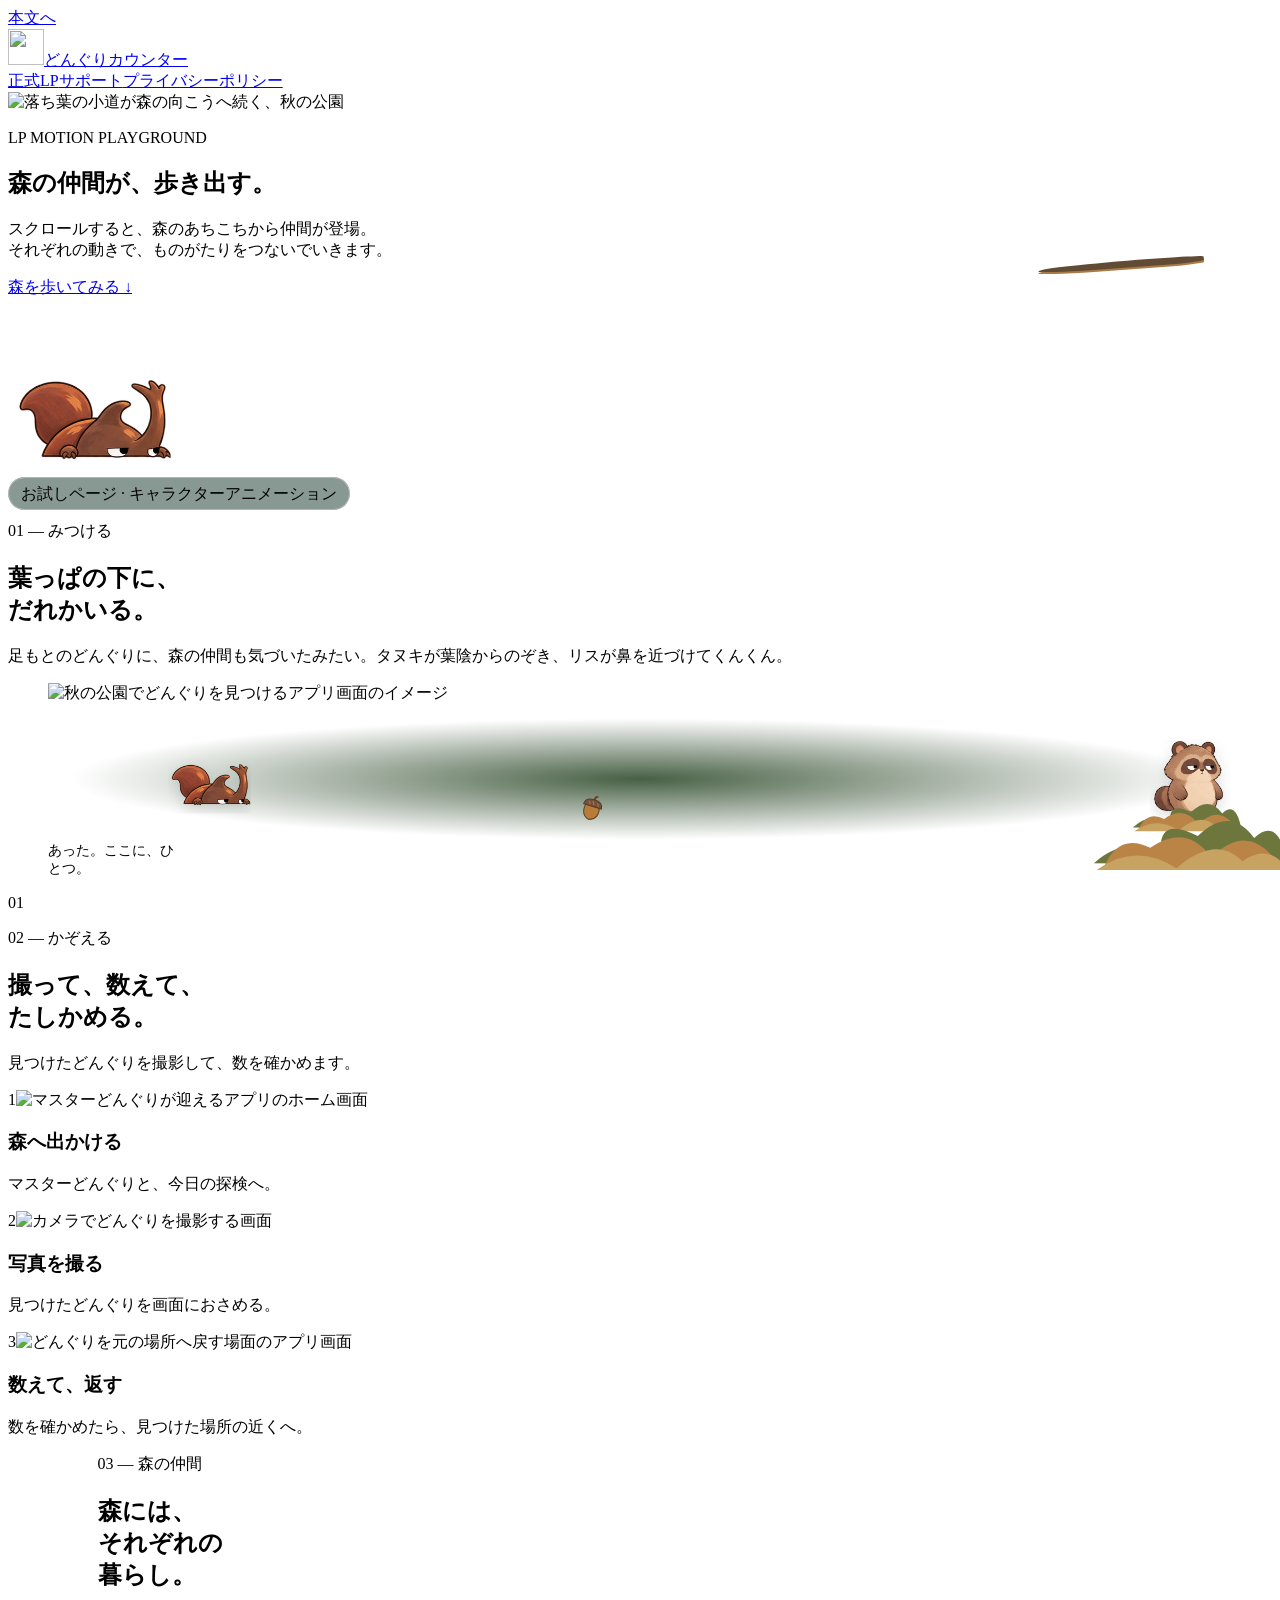
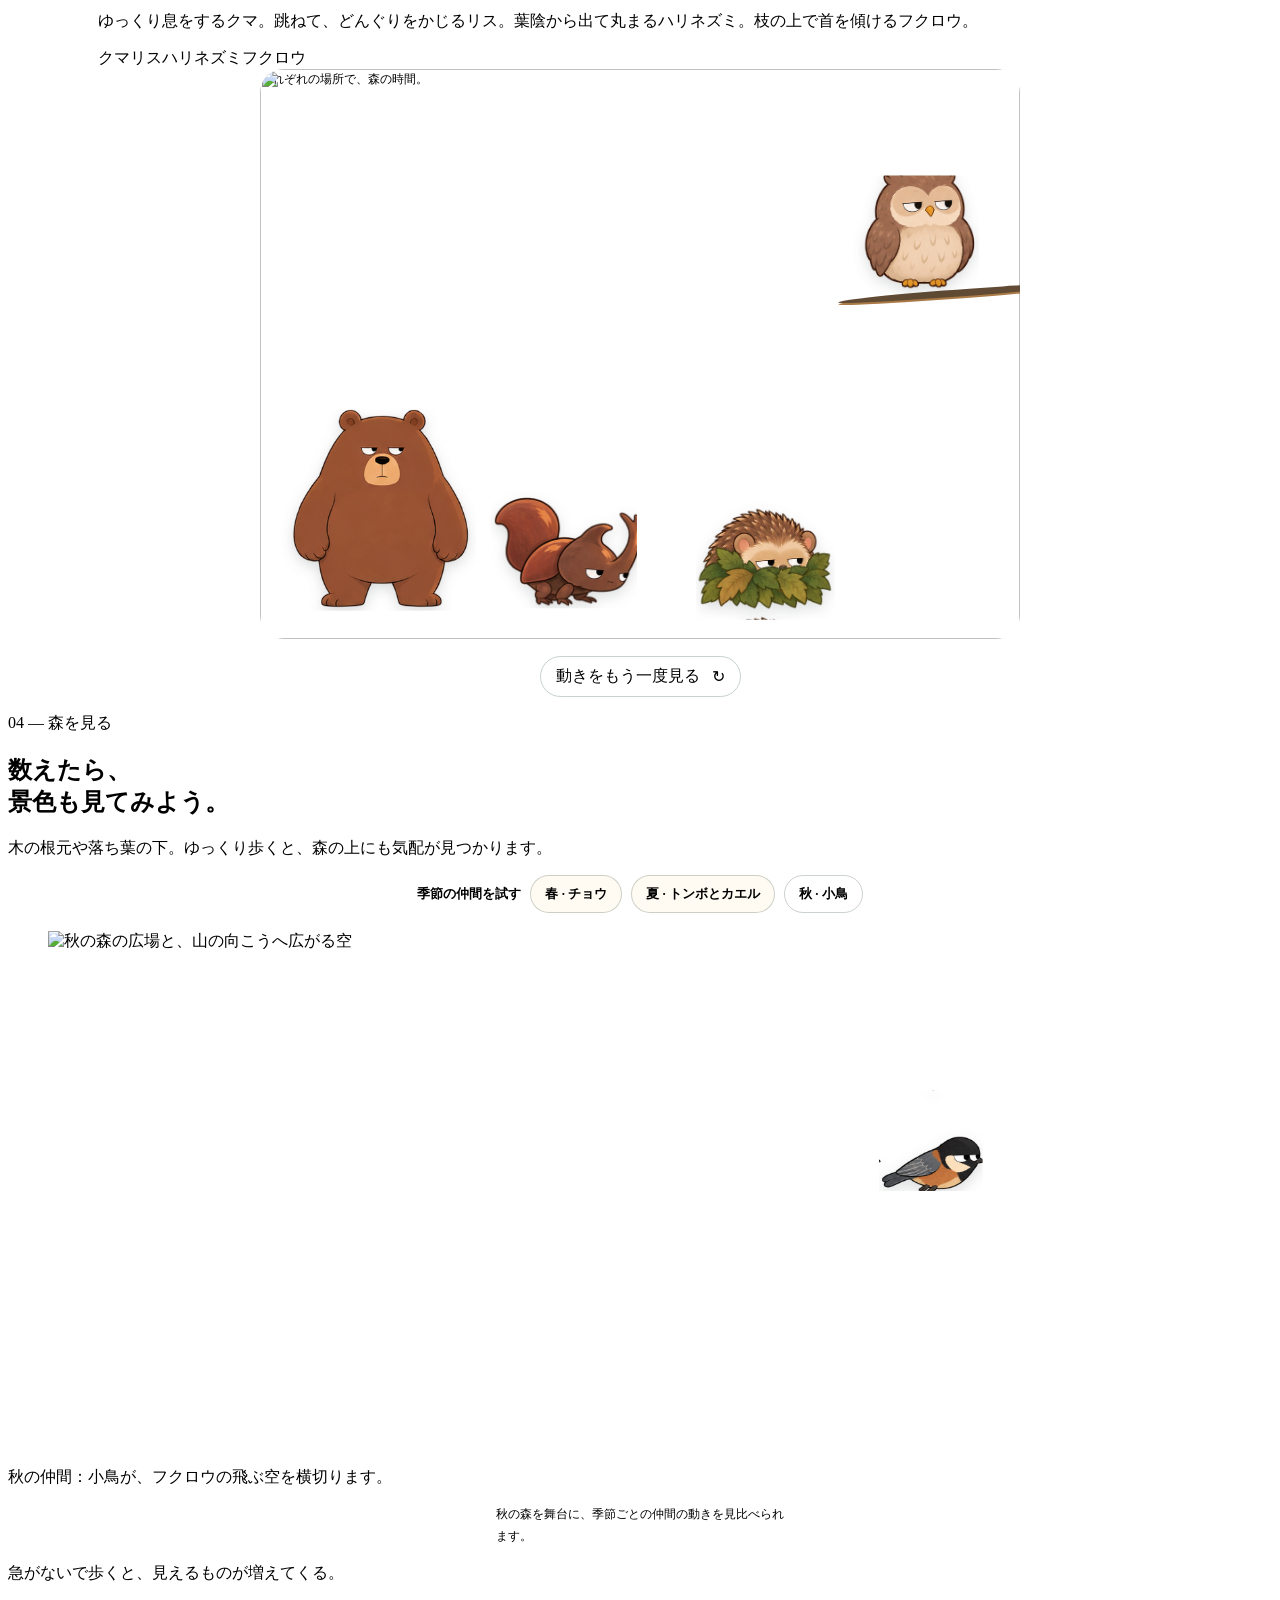
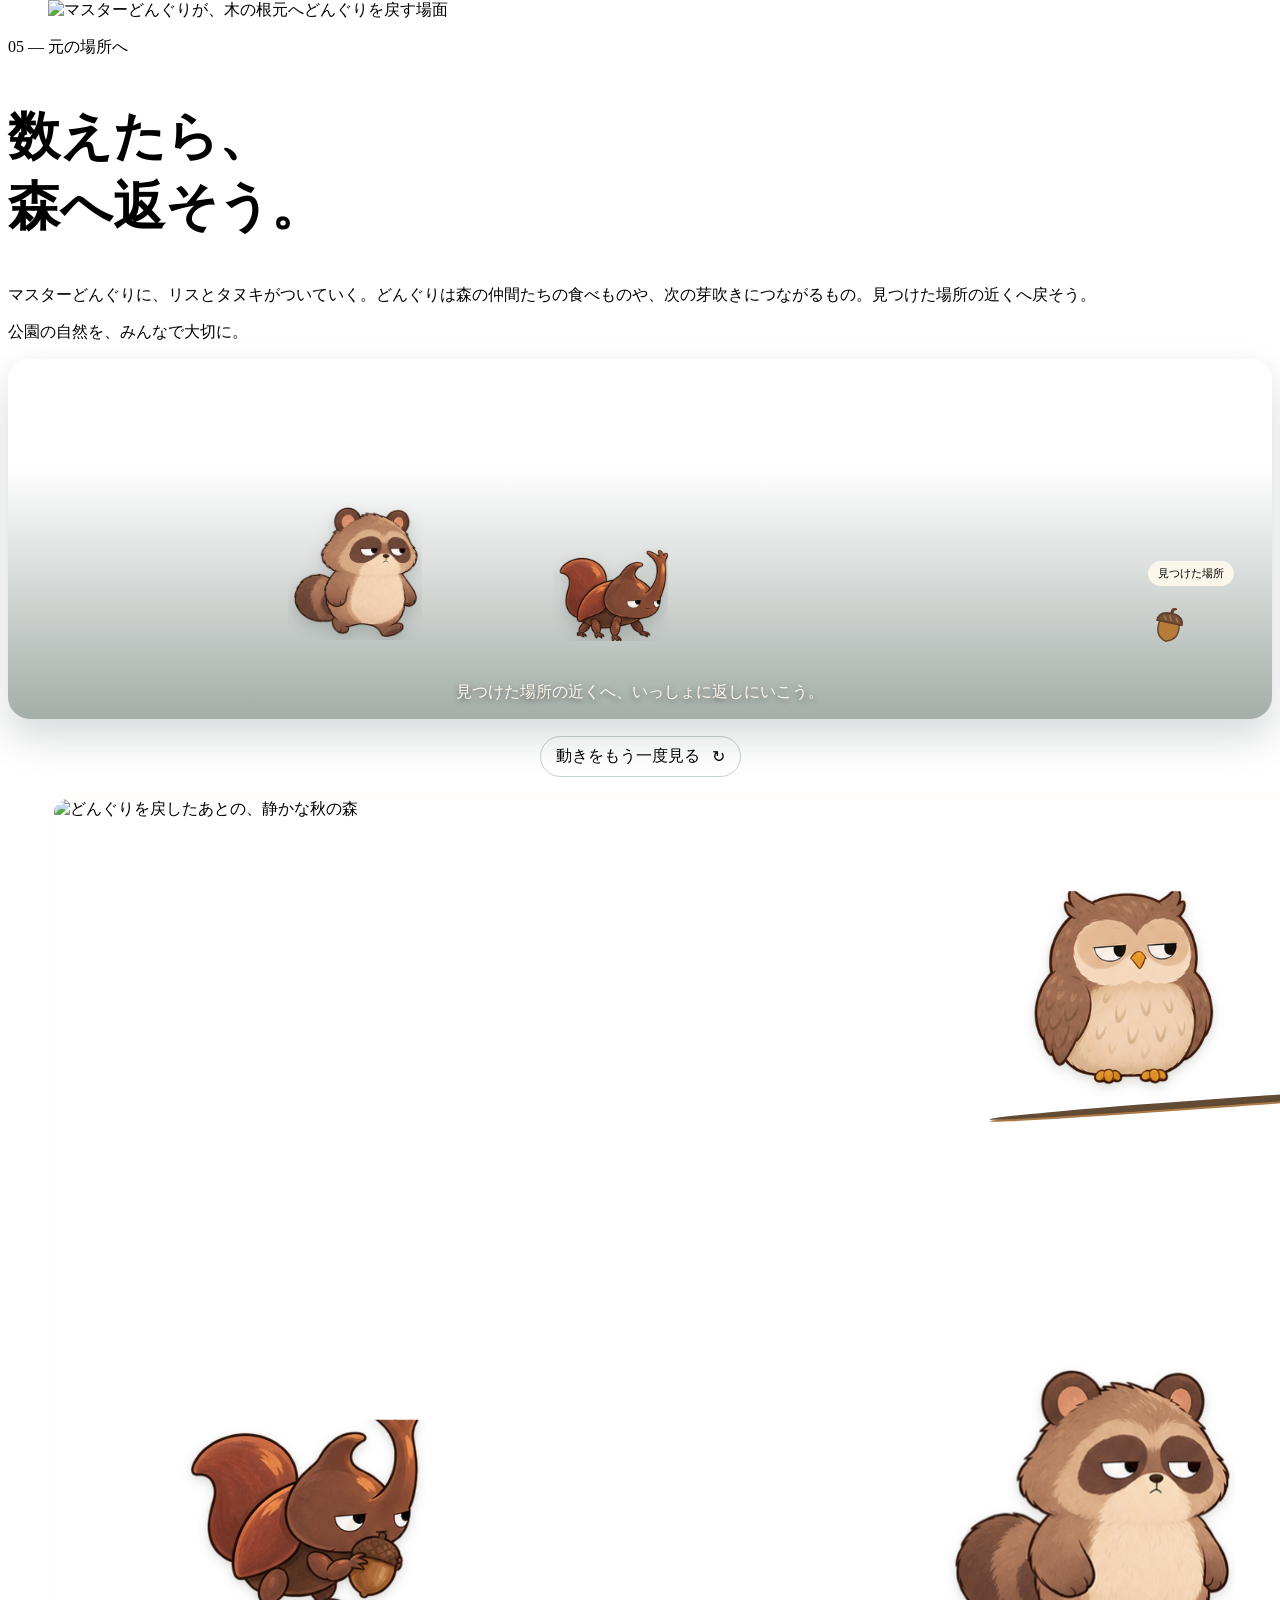
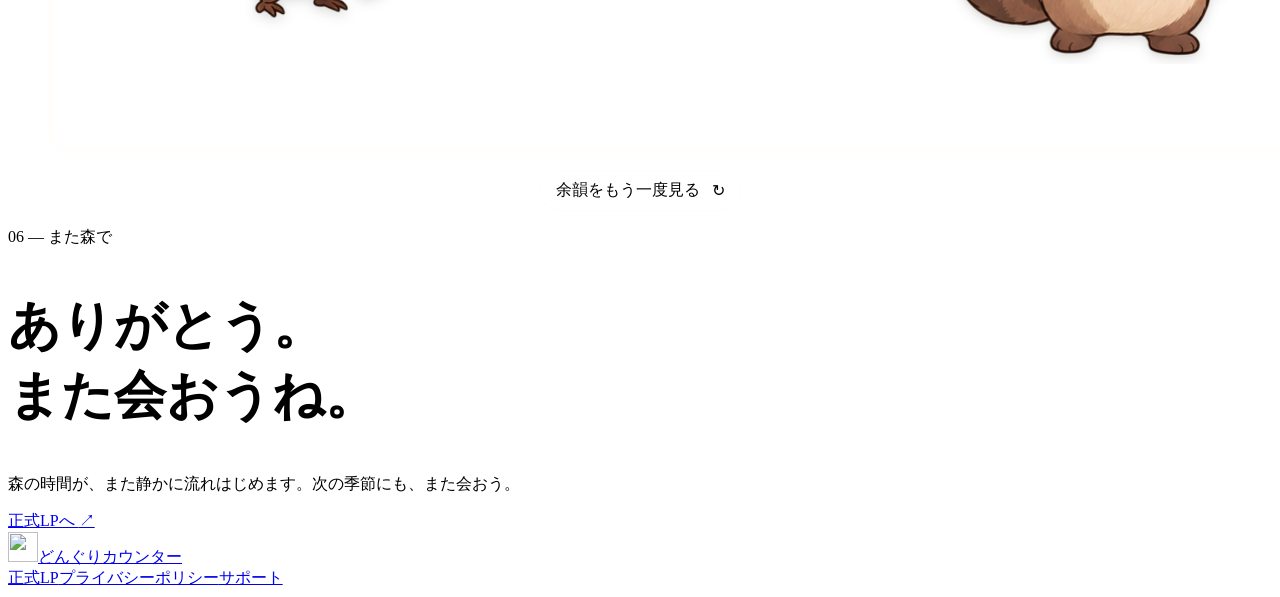
==== docs/landing-motion-playground.html @ a9b042bf "Add animated landing page playground" ====
<!doctype html>
<html lang="ja">
<head>
  <meta charset="utf-8">
  <meta name="viewport" content="width=device-width, initial-scale=1, viewport-fit=cover">
  <meta name="theme-color" content="#f5ead6">
  <meta name="description" content="森の仲間たちの動きを試す、どんぐりカウンターのLP演出テストページです。">
  <title>森の仲間が動き出す｜LP演出お試しページ</title>
  <link rel="icon" href="pattern-1-acorn-icon.png">
  <link rel="stylesheet" href="landing-motion-2.css">
  <link rel="stylesheet" href="landing-motion-playground.css?v=20261004-review1">
  <script defer src="landing-motion-playground.js?v=20261004-review1"></script>
</head>
<body class="playground">
  <svg class="motion-definitions" aria-hidden="true" xmlns="http://www.w3.org/2000/svg"><defs>
    <symbol id="leaf-shelter" viewBox="0 0 200 70"><path d="M0 60Q35 28 70 56Q62 9 107 32Q140 0 165 34Q190 10 200 62Z" fill="#6d773d"/><path d="M10 65Q25 28 58 44Q95 18 121 54Q161 14 193 65Z" fill="#ba8447"/><path d="M3 67Q42 38 85 65Q126 30 153 58Q180 38 200 67Z" fill="#c7a261"/></symbol>
    <symbol id="forest-acorn" viewBox="0 0 40 48"><path d="M21 10q-2-7 3-9" fill="none" stroke="#65412c" stroke-width="4" stroke-linecap="round"/><path d="M7 20Q3 42 20 46Q38 41 33 20Z" fill="#b87c38" stroke="#63482f" stroke-width="2"/><path d="M3 21Q3 8 20 8Q37 8 37 21Z" fill="#765039" stroke="#583b29" stroke-width="2"/><path d="M11 13l4 5m3-7 4 7m5-5 4 5" stroke="#a27b50" stroke-width="2"/></symbol>
  </defs></svg>
  <a class="skip-link" href="#main">本文へ</a>
  <header class="topbar">
    <a class="brand" href="landing.html"><img src="pattern-1-acorn-icon.png" alt="" width="36" height="36"><span>どんぐりカウンター</span></a>
    <nav aria-label="関連ページ"><a href="landing.html">正式LP</a><a href="index.html">サポート</a><a href="privacy.html">プライバシーポリシー</a></nav>
  </header>

  <main id="main">
    <section class="hero" id="top" data-motion-scene>
      <img class="hero-landscape" src="motion-assets/hero-woods.jpg" alt="落ち葉の小道が森の向こうへ続く、秋の公園" fetchpriority="high">
      <div class="hero-shade"></div>
      <div class="hero-copy" data-reveal>
        <p class="eyebrow">LP MOTION PLAYGROUND</p>
        <h1><span class="hero-title-line">森の仲間が、</span><span class="hero-title-line">歩き出す。</span></h1>
        <p>スクロールすると、森のあちこちから仲間が登場。<br>それぞれの動きで、ものがたりをつないでいきます。</p>
        <a class="pill-button" href="#story">森を歩いてみる <span aria-hidden="true">↓</span></a>
      </div>
      <img class="hero-mascot hero-mascot--master" src="motion-assets/master-acorn.png" alt="" aria-hidden="true" data-enter="left" style="--enter-delay:0ms">
      <div class="hero-perch" aria-hidden="true">
        <img class="hero-bird" src="motion-assets/bird.png" alt="">
        <svg class="bird-eyelids" viewBox="0 0 1244 1264"><path d="M650 432Q720 413 831 430L825 508Q731 535 659 476Z" fill="#8b9eb5"/><path d="M906 430Q966 411 1041 430L1036 500Q962 524 910 473Z" fill="#8b9eb5"/><path d="M659 472Q735 493 818 470M912 472Q966 486 1034 467" fill="none" stroke="#514031" stroke-width="10" stroke-linecap="round"/></svg>
        <span class="perch-branch"></span>
      </div>
      <img class="hero-mascot hero-mascot--squirrel" src="landing-assets/motion-test/squirrel/peek/frame-01.png" alt="" aria-hidden="true" data-enter="right" style="--enter-delay:650ms" data-motion-frames="landing-assets/motion-test/squirrel/peek/frame-01.png|landing-assets/motion-test/squirrel/peek/frame-02.png|landing-assets/motion-test/squirrel/peek/frame-03.png|landing-assets/motion-test/squirrel/peek/frame-04.png" data-loop="true" data-frame-interval="540" data-start-delay="620">
      <svg class="hero-leaves" aria-hidden="true"><use href="#leaf-shelter"/></svg>
      <span class="hero-caption">お試しページ · キャラクターアニメーション</span>
      <a class="scroll-mark" href="#story" aria-label="下へスクロール"><span></span></a>
    </section>

    <section class="chapter discovery" id="story" aria-labelledby="discovery-title">
      <div class="chapter-text" data-reveal>
        <p class="eyebrow">01 — みつける</p>
        <h2 id="discovery-title">葉っぱの下に、<br>だれかいる。</h2>
        <p>足もとのどんぐりに、森の仲間も気づいたみたい。タヌキが葉陰からのぞき、リスが鼻を近づけてくんくん。</p>
      </div>
      <figure class="phone-art discovery-scene" data-reveal="from-right">
        <img class="discovery-image" src="pattern-1-portrait-camera.png" alt="秋の公園でどんぐりを見つけるアプリ画面のイメージ" loading="lazy" width="327" height="709">
        <div class="discovery-ground" data-motion-scene aria-hidden="true">
        <img class="motion-character discovery-tanuki" src="landing-assets/motion-test/tanuki/peek/frame-01.png" alt="" aria-hidden="true" data-enter="bottom" data-motion-frames="landing-assets/motion-test/tanuki/peek/frame-01.png|landing-assets/motion-test/tanuki/peek/frame-02.png|landing-assets/motion-test/tanuki/peek/frame-03.png|landing-assets/motion-test/tanuki/peek/frame-04.png" data-start-delay="160" data-frame-interval="300">
        <svg class="discovery-acorn" aria-hidden="true"><use href="#forest-acorn"/></svg>
        <span class="squirrel-sniff-motion" aria-hidden="true">
          <img class="motion-character discovery-squirrel" src="landing-assets/motion-test/squirrel/peek/frame-01.png" alt="" data-enter="left" data-motion-frames="landing-assets/motion-test/squirrel/peek/frame-01.png|landing-assets/motion-test/squirrel/peek/frame-02.png|landing-assets/motion-test/squirrel/peek/frame-03.png|landing-assets/motion-test/squirrel/peek/frame-04.png" data-loop="true" data-frame-interval="600" data-start-delay="720">
        </span>
        <svg class="discovery-leaves" aria-hidden="true"><use href="#leaf-shelter"/></svg>
        </div>
        <figcaption>あった。ここに、ひとつ。</figcaption>
      </figure>
      <span class="chapter-index">01</span>
    </section>

    <section class="app-story" id="app" aria-labelledby="app-title">
      <div class="app-heading" data-reveal><p class="eyebrow">02 — かぞえる</p><h2 id="app-title">撮って、数えて、<br>たしかめる。</h2><p>見つけたどんぐりを撮影して、数を確かめます。</p></div>
      <div class="app-flow">
        <article class="app-step" data-reveal data-reveal-delay="0"><span class="step-number">1</span><img src="pattern-1-portrait-home.png" alt="マスターどんぐりが迎えるアプリのホーム画面" loading="lazy" width="327" height="709"><h3>森へ出かける</h3><p>マスターどんぐりと、今日の探検へ。</p></article>
        <article class="app-step app-step--raised" data-reveal data-reveal-delay="260"><span class="step-number">2</span><img src="pattern-1-portrait-camera.png" alt="カメラでどんぐりを撮影する画面" loading="lazy" width="327" height="709"><h3>写真を撮る</h3><p>見つけたどんぐりを画面におさめる。</p></article>
        <article class="app-step" data-reveal data-reveal-delay="520"><span class="step-number">3</span><img src="pattern-1-portrait-return.png" alt="どんぐりを元の場所へ戻す場面のアプリ画面" loading="lazy" width="327" height="709"><h3>数えて、返す</h3><p>数を確かめたら、見つけた場所の近くへ。</p></article>
      </div>
    </section>

    <section class="friends" id="friends" aria-labelledby="friends-title">
      <div class="friends-copy" data-reveal><p class="eyebrow">03 — 森の仲間</p><h2 id="friends-title">森には、<br>それぞれの<br>暮らし。</h2><p>ゆっくり息をするクマ。跳ねて、どんぐりをかじるリス。葉陰から出て丸まるハリネズミ。枝の上で首を傾けるフクロウ。</p><div class="friend-names"><span>クマ</span><span>リス</span><span>ハリネズミ</span><span>フクロウ</span></div></div>
      <div class="friends-demo"><div class="motion-stage friends-stage" id="friends-motion" data-motion-scene role="img" aria-label="森の背景にクマ、リス、ハリネズミ、フクロウがそれぞれの動きで登場する">
        <img class="friends-background" src="motion-assets/forest-clearing.jpg" alt="" aria-hidden="true" loading="lazy">
        <img class="motion-character stage-bear" src="landing-assets/motion-test/bear/breathe/frame-01.png" alt="" aria-hidden="true" data-enter="left" style="--enter-delay:100ms" data-motion-frames="landing-assets/motion-test/bear/breathe/frame-01.png|landing-assets/motion-test/bear/breathe/frame-02.png|landing-assets/motion-test/bear/breathe/frame-03.png|landing-assets/motion-test/bear/breathe/frame-04.png" data-loop="true" data-frame-interval="600" data-start-delay="100">
        <img class="motion-character stage-squirrel" src="landing-assets/motion-test/squirrel/scamper-hop/frame-01.png" alt="" aria-hidden="true" data-enter="left" style="--enter-delay:480ms" data-intro-frames="landing-assets/motion-test/squirrel/scamper-hop/frame-01.png|landing-assets/motion-test/squirrel/scamper-hop/frame-02.png|landing-assets/motion-test/squirrel/scamper-hop/frame-03.png|landing-assets/motion-test/squirrel/scamper-hop/frame-04.png" data-motion-frames="landing-assets/motion-test/squirrel/eat-acorn/frame-01.png|landing-assets/motion-test/squirrel/eat-acorn/frame-02.png|landing-assets/motion-test/squirrel/eat-acorn/frame-03.png|landing-assets/motion-test/squirrel/eat-acorn/frame-04.png" data-loop="true" data-frame-interval="320" data-start-delay="480">
        <img class="motion-character stage-hedgehog" src="landing-assets/motion-test/hedgehog/peek-from-leaves/frame-01.png" alt="" aria-hidden="true" data-enter="bottom" style="--enter-delay:900ms" data-motion-frames="landing-assets/motion-test/hedgehog/peek-from-leaves/frame-01.png|landing-assets/motion-test/hedgehog/peek-from-leaves/frame-02.png|landing-assets/motion-test/hedgehog/peek-from-leaves/frame-03.png|landing-assets/motion-test/hedgehog/peek-from-leaves/frame-04.png|landing-assets/motion-test/hedgehog/curl/frame-01.png|landing-assets/motion-test/hedgehog/curl/frame-02.png|landing-assets/motion-test/hedgehog/curl/frame-03.png|landing-assets/motion-test/hedgehog/curl/frame-04.png" data-frame-interval="280" data-start-delay="900">
        <img class="motion-character stage-owl" src="landing-assets/motion-test/owl/head-turn-peek/frame-01.png" alt="" aria-hidden="true" data-enter="right" style="--enter-delay:1320ms" data-motion-frames="landing-assets/motion-test/owl/head-turn-peek/frame-01.png|landing-assets/motion-test/owl/head-turn-peek/frame-02.png|landing-assets/motion-test/owl/head-turn-peek/frame-01.png|landing-assets/motion-test/owl/head-turn-peek/frame-04.png|landing-assets/motion-test/owl/head-turn-peek/frame-01.png" data-frame-interval="360" data-start-delay="1320">
        <span class="stage-branch" aria-hidden="true"></span>
        <span class="forest-caption">それぞれの場所で、森の時間。</span>
      </div><button class="replay-motion" type="button" data-replay="friends-motion">動きをもう一度見る <span aria-hidden="true">↻</span></button></div>
    </section>

    <section class="look" id="look" aria-labelledby="look-title">
      <div class="look-copy" data-reveal><p class="eyebrow">04 — 森を見る</p><h2 id="look-title">数えたら、<br>景色も見てみよう。</h2><p>木の根元や落ち葉の下。ゆっくり歩くと、森の上にも気配が見つかります。</p></div>
      <div class="season-switch" role="group" aria-label="季節の仲間の動きを試す">
        <span>季節の仲間を試す</span>
        <button type="button" data-season-choice="spring" aria-pressed="false">春 · チョウ</button>
        <button type="button" data-season-choice="summer" aria-pressed="false">夏 · トンボとカエル</button>
        <button type="button" data-season-choice="autumn" aria-pressed="true">秋 · 小鳥</button>
      </div>
      <figure class="look-scene glide-scene" data-motion-threshold="0.1" data-season="autumn" data-motion-scene data-reveal>
        <img src="motion-assets/forest-clearing.jpg" alt="秋の森の広場と、山の向こうへ広がる空" loading="lazy" width="1448" height="1086">
        <img class="motion-character owl-glide" src="landing-assets/motion-test/owl/glide/frame-01.png" alt="" aria-hidden="true" data-motion-frames="landing-assets/motion-test/owl/glide/frame-01.png|landing-assets/motion-test/owl/glide/frame-02.png|landing-assets/motion-test/owl/glide/frame-03.png|landing-assets/motion-test/owl/glide/frame-04.png" data-loop="true" data-frame-interval="260">
        <img class="motion-character season-guest season-guest--spring" src="landing-assets/motion-test/butterfly/flutter/frame-01.png" alt="" aria-hidden="true" data-seasonal-actor="spring" data-motion-frames="landing-assets/motion-test/butterfly/flutter/frame-01.png|landing-assets/motion-test/butterfly/flutter/frame-02.png|landing-assets/motion-test/butterfly/flutter/frame-03.png|landing-assets/motion-test/butterfly/flutter/frame-04.png" data-loop="true" data-frame-interval="240">
        <img class="motion-character season-guest season-guest--summer" src="landing-assets/motion-test/dragonfly/glide/frame-01.png" alt="" aria-hidden="true" data-seasonal-actor="summer" data-motion-frames="landing-assets/motion-test/dragonfly/glide/frame-01.png|landing-assets/motion-test/dragonfly/glide/frame-02.png|landing-assets/motion-test/dragonfly/glide/frame-03.png|landing-assets/motion-test/dragonfly/glide/frame-04.png" data-loop="true" data-frame-interval="240">
        <img class="motion-character season-guest season-guest--summer season-frog" src="landing-assets/motion-test/frog/idle-blink/frame-01.png" alt="" aria-hidden="true" data-seasonal-actor="summer" data-motion-frames="landing-assets/motion-test/frog/idle-blink/frame-01.png|landing-assets/motion-test/frog/idle-blink/frame-02.png|landing-assets/motion-test/frog/idle-blink/frame-03.png|landing-assets/motion-test/frog/idle-blink/frame-04.png" data-loop="true" data-frame-interval="380">
        <img class="motion-character season-guest season-guest--autumn is-season-current" src="landing-assets/motion-test/bird/glide/frame-01.png" alt="" aria-hidden="true" data-seasonal-actor="autumn" data-motion-frames="landing-assets/motion-test/bird/glide/frame-01.png|landing-assets/motion-test/bird/glide/frame-02.png|landing-assets/motion-test/bird/glide/frame-03.png|landing-assets/motion-test/bird/glide/frame-04.png" data-loop="true" data-frame-interval="260">
        <svg class="season-leaves" aria-hidden="true"><use href="#leaf-shelter"/></svg>
      </figure>
      <p class="season-note" id="season-note" aria-live="polite">秋の仲間：小鳥が、フクロウの飛ぶ空を横切ります。</p>
      <p class="motion-context">秋の森を舞台に、季節ごとの仲間の動きを見比べられます。</p>
      <p class="look-note" data-reveal>急がないで歩くと、見えるものが増えてくる。</p>
    </section>

    <section class="return" id="return" aria-labelledby="return-title">
      <figure class="return-art return-scene" data-motion-scene data-reveal="from-left">
        <img src="pattern-1-portrait-return.png" alt="マスターどんぐりが、木の根元へどんぐりを戻す場面" loading="lazy" width="327" height="709">
      </figure>
      <div class="return-copy" data-reveal><p class="eyebrow">05 — 元の場所へ</p><h2 id="return-title">数えたら、<br>森へ返そう。</h2><p>マスターどんぐりに、リスとタヌキがついていく。どんぐりは森の仲間たちの食べものや、次の芽吹きにつながるもの。見つけた場所の近くへ戻そう。</p><p class="promise-note">公園の自然を、みんなで大切に。</p></div>
      <div class="return-demo"><div class="return-journey" id="return-motion" data-motion-scene role="img" aria-label="マスターどんぐりが進み、リスとタヌキがあとを追って森へどんぐりを返しに行く">
        <img class="return-walker return-master" src="motion-assets/master-acorn.png" alt="" aria-hidden="true">
        <img class="return-walker return-squirrel" src="landing-assets/motion-test/squirrel/walk/frame-01.png" alt="" aria-hidden="true" data-motion-frames="landing-assets/motion-test/squirrel/walk/frame-01.png|landing-assets/motion-test/squirrel/walk/frame-02.png|landing-assets/motion-test/squirrel/walk/frame-03.png|landing-assets/motion-test/squirrel/walk/frame-04.png" data-loop="true" data-frame-interval="240" data-start-delay="1000" data-stop-after="6400">
        <img class="return-walker return-tanuki" src="landing-assets/motion-test/tanuki/walk/frame-01.png" alt="" aria-hidden="true" data-motion-frames="landing-assets/motion-test/tanuki/walk/frame-01.png|landing-assets/motion-test/tanuki/walk/frame-02.png|landing-assets/motion-test/tanuki/walk/frame-03.png|landing-assets/motion-test/tanuki/walk/frame-04.png" data-loop="true" data-frame-interval="240" data-start-delay="1800" data-stop-after="6400">
        <svg class="return-destination" aria-hidden="true"><use href="#forest-acorn"/></svg><span class="destination-label">見つけた場所</span>
        <span class="return-caption">見つけた場所の近くへ、いっしょに返しにいこう。</span>
      </div><button class="replay-motion" type="button" data-replay="return-motion">動きをもう一度見る <span aria-hidden="true">↻</span></button></div>
    </section>

    <section class="closing" id="closing" aria-labelledby="closing-title">
      <div class="closing-demo"><figure class="closing-scene" id="closing-motion" data-reveal data-motion-scene>
        <img src="motion-assets/forest-clearing.jpg" alt="どんぐりを戻したあとの、静かな秋の森" loading="lazy" width="576" height="432">
        <img class="closing-character closing-master" src="motion-assets/master-acorn.png" alt="" aria-hidden="true">
        <img class="closing-character closing-squirrel" src="landing-assets/motion-test/squirrel/eat-acorn/frame-01.png" alt="" aria-hidden="true">
        <span class="closing-branch" aria-hidden="true"></span>
        <img class="closing-character closing-owl" src="landing-assets/motion-test/owl/perch-blink/frame-01.png" alt="" aria-hidden="true" data-motion-frames="landing-assets/motion-test/owl/perch-blink/frame-01.png|landing-assets/motion-test/owl/perch-blink/frame-02.png|landing-assets/motion-test/owl/perch-blink/frame-03.png|landing-assets/motion-test/owl/perch-blink/frame-04.png" data-start-delay="850" data-frame-interval="260">
        <img class="closing-character closing-tanuki" src="landing-assets/motion-test/tanuki/tail-swish/frame-01.png" alt="" aria-hidden="true" data-motion-frames="landing-assets/motion-test/tanuki/tail-swish/frame-01.png|landing-assets/motion-test/tanuki/tail-swish/frame-02.png|landing-assets/motion-test/tanuki/tail-swish/frame-03.png|landing-assets/motion-test/tanuki/tail-swish/frame-04.png" data-start-delay="1250" data-frame-interval="300">
      </figure><button class="replay-motion replay-motion--light" type="button" data-replay="closing-motion">余韻をもう一度見る <span aria-hidden="true">↻</span></button></div>
      <div class="closing-copy" data-reveal><p class="eyebrow">06 — また森で</p><h2 id="closing-title">ありがとう。<br>また会おうね。</h2><p>森の時間が、また静かに流れはじめます。次の季節にも、また会おう。</p><a class="pill-button pill-button--light" href="landing.html">正式LPへ <span aria-hidden="true">↗</span></a></div>
    </section>
  </main>

  <footer class="footer"><a class="brand" href="#top"><img src="pattern-1-acorn-icon.png" alt="" width="30" height="30"><span>どんぐりカウンター</span></a><div><a href="landing.html">正式LP</a><a href="privacy.html">プライバシーポリシー</a><a href="index.html">サポート</a></div></footer>
</body>
</html>
---- docs/landing-motion-playground.css ----
/* The shared LP stylesheet supplies the type, colours and chapter layout. */
.motion-definitions { position: absolute; width: 0; height: 0; overflow: hidden; }
.playground section { scroll-margin-top: 24px; }
.playground .hero-caption { top: 91px; right: 5%; bottom: auto; padding: 7px 12px; border: 1px solid #fff9ed55; border-radius: 99px; background: #203e3488; font: 11px var(--display); transform: none; }
.playground .hero-mascot { animation: none; }
.hero-perch { position: absolute; z-index: 2; width: clamp(88px, 10vw, 138px); right: 8%; top: 28%; }
.hero-bird { width: 100%; height: auto; }
.bird-eyelids { position: absolute; inset: 0; width: 100%; height: 100%; opacity: 0; }
.hero.is-active .bird-eyelids { animation: bird-blink 6s 2s infinite; }
@keyframes bird-blink { 0%, 45%, 49%, 100% { opacity: 0; } 46%, 48% { opacity: 1; } }
.perch-branch, .stage-branch, .closing-branch { position: absolute; z-index: 1; width: 130%; height: 7px; left: -9%; bottom: 11%; border-radius: 80% 20% 40% 40%; background: #614b34; box-shadow: 0 2px 0 #aa7a46; transform: rotate(-4deg); }
.playground .hero-mascot--master { right: 24%; bottom: 7%; width: clamp(120px, 16vw, 210px); }
.playground .hero-mascot--squirrel { display: block; clip-path: inset(3% 2% 5% 2%); right: 3%; bottom: 4%; width: clamp(98px, 13vw, 166px); }
.hero-leaves { position: absolute; z-index: 3; right: -2%; bottom: 3%; width: clamp(145px, 18vw, 230px); height: 68px; pointer-events: none; }
/* Use one entrance controller, so the first view never depends on a character crossing a second observer. */
.motion-ready:not(.motion-reduced) [data-enter] { opacity: 0; transition: opacity .65s ease, transform .9s cubic-bezier(.2,.75,.2,1); transition-delay: var(--enter-delay, 0ms); }
.motion-ready:not(.motion-reduced) [data-enter="left"] { transform: translateX(-130%); }
.motion-ready:not(.motion-reduced) [data-enter="right"] { transform: translateX(130%); }
.motion-ready:not(.motion-reduced) [data-enter="bottom"] { transform: translateY(65%); }
.motion-ready:not(.motion-reduced) .has-played [data-enter] { opacity: 1; transform: none; }
.motion-character { position: absolute; z-index: 2; width: 100px; height: auto; max-width: none; object-fit: contain; border: 0; border-radius: 0; box-shadow: none; clip-path: inset(3% 2% 5% 2%); filter: drop-shadow(0 5px 7px #262b3129); pointer-events: none; }
/* 01: the illustration holds still; the small scene has its own ground below it. */
.discovery-scene { isolation: isolate; }
.discovery-ground { position: relative; height: 126px; margin-top: 12px; border-radius: 50%; background: radial-gradient(ellipse at center, #476044 0, #47604400 68%); }
.discovery-scene img.motion-character { width: 82px; height: auto; border: 0; border-radius: 0; clip-path: inset(3% 2% 5% 2%); object-fit: contain; }
.discovery-scene img.discovery-tanuki { right: 0; bottom: 15px; width: 84px; }
.squirrel-sniff-motion { position: absolute; z-index: 3; left: 10%; bottom: 20px; width: 86px; transform-origin: 65% 85%; }
.discovery-scene .squirrel-sniff-motion .discovery-squirrel { position: relative; width: 100%; height: auto; }
.discovery-ground.is-active .squirrel-sniff-motion { animation: sniff-nod 4s 1.3s ease-in-out infinite; }
@keyframes sniff-nod { 0%, 66%, 100% { transform: none; } 74% { transform: rotate(7deg) translateY(4px); } 84% { transform: rotate(-2deg); } }
.discovery-acorn { position: absolute; z-index: 4; left: 45%; bottom: 21px; width: 22px; height: 26px; transform: rotate(17deg); }
.discovery-leaves { position: absolute; z-index: 4; right: -10px; bottom: 9px; width: 110px; height: 38px; }
.playground .phone-art figcaption { right: -18px; bottom: 156px; max-width: 18ch; font-size: 14px; }
/* 02: fade cards in sequence, with no image movement. */
.playground .app-step[data-reveal], .playground .app-step[data-reveal].is-visible { transform: none; transition-property: opacity; }
/* 03: keep a landscape habitat wide enough to see separate actions. */
.playground .friends { grid-template-columns: minmax(260px,.72fr) minmax(0,1.28fr); gap: clamp(32px,5vw,76px); padding-inline: clamp(24px,7vw,108px); }
.friends-demo { min-width: 0; }
.playground .motion-stage.friends-stage { position: relative; isolation: isolate; width: 100%; max-width: 760px; height: auto; min-height: 360px; aspect-ratio: 4/3; margin: auto; overflow: hidden; border-radius: 24px; }
.motion-stage > .friends-background { position: absolute; z-index: 0; inset: 0; width: 100%; height: 100%; object-fit: cover; object-position: center 66%; }
.motion-stage > .motion-character { z-index: 2; }
.stage-bear { left: 2%; bottom: 3%; width: 27%; }
.stage-squirrel { left: 30%; bottom: 4%; width: 20%; }
.stage-hedgehog { left: 57%; bottom: 2%; width: 19%; }
.stage-owl { right: 5%; top: 18%; width: 18%; transform-origin: 50% 90%; }
.friends-stage.is-active .stage-owl { animation: owl-tilt 6s 2.8s infinite; }
@keyframes owl-tilt { 0%, 55%, 100% { rotate: 0deg; } 65%, 78% { rotate: -8deg; } 90% { rotate: 3deg; } }
.stage-branch { width: 26%; left: auto; right: -2%; bottom: auto; top: 39%; }
.playground .forest-caption { z-index: 4; top: 12px; right: 12px; max-width: calc(100% - 24px); font-size: 12px; }
.replay-motion { display: flex; align-items: center; justify-content: center; gap: 12px; width: fit-content; margin: 17px auto 0; padding: 9px 15px; border: 1px solid #375c4b45; border-radius: 99px; background: transparent; color: var(--moss); font: 700 12px var(--display); cursor: pointer; }
.replay-motion:hover { background: #375c4b0c; }
.replay-motion:focus-visible, .season-switch button:focus-visible { outline: 3px solid #b66b3e; outline-offset: 4px; }
.replay-motion--light { color: var(--cream); border-color: #fff9ed55; }
/* 04: two airborne visitors at most; the preview explicitly compares guest motions on the autumn backdrop. */
.playground .look-scene { height: clamp(330px,43vw,520px); aspect-ratio: auto; }
.playground .look-scene > img:first-child { object-position: center 43%; }
.glide-scene { position: relative; isolation: isolate; overflow: hidden; container-type: inline-size; }
.glide-scene > img:first-child { position: relative; z-index: 0; }
.owl-glide { top: 9%; left: -20%; width: clamp(80px,11vw,140px); opacity: 0; }
.owl-glide.is-playing { animation: owl-cross 10s linear infinite; }
@keyframes owl-cross { 0% { left: -20%; translate: 0 8px; opacity: 0; } 8%, 85% { opacity: 1; } 50% { translate: 0 -18px; } 100% { left: 108%; translate: 0 6px; opacity: 0; } }
.season-guest { visibility: hidden; opacity: 0; }
.season-guest.is-season-current { visibility: visible; opacity: 1; }
.season-guest--spring { top: 26%; left: 68%; width: clamp(48px,7vw,82px); }
.season-guest--summer { top: 24%; left: 68%; width: clamp(54px,7vw,88px); }
.season-leaves { display: none; position: absolute; z-index: 3; right: 6%; bottom: 7%; width: 110px; height: 38px; }
.glide-scene[data-season="summer"] .season-leaves { display: block; }
.season-frog { top: auto; left: auto; right: 8%; bottom: 9%; width: clamp(60px,8vw,95px); }
.season-guest--autumn { top: 30%; left: 70%; width: clamp(65px,9vw,108px); }
.glide-scene.is-active .season-guest--spring.is-season-current { animation: butterfly-drift 7s ease-in-out infinite; }
.glide-scene.is-active .season-guest--summer.is-season-current:not(.season-frog) { animation: dragonfly-drift 7s ease-in-out infinite; }
.glide-scene.is-active .season-guest--autumn.is-season-current { animation: bird-cross 9s 1.4s linear infinite; }
@keyframes butterfly-drift { 0%,100% { left: 68%; translate: 0 0; } 50% { left: 38%; translate: 0 -24px; } }
@keyframes dragonfly-drift { 0%,100% { left: 66%; translate: 0 0; } 50% { left: 40%; translate: 0 18px; } }
@keyframes bird-cross { 0% { left: 105%; opacity: 0; } 8%,85% { opacity: 1; } 100% { left: -18%; opacity: 0; } }
.season-switch { display: flex; flex-wrap: wrap; align-items: center; justify-content: center; gap: 9px; margin: 0 auto 18px; color: var(--deep); font-size: 13px; font-weight: 800; }
.season-switch button { padding: 9px 14px; border: 1px solid #2d43303d; border-radius: 99px; background: #fff9eda8; color: var(--deep); font: inherit; cursor: pointer; }
.season-switch button[aria-pressed="true"] { background: var(--deep); color: var(--cream); }
.season-note { min-height: 1.8em; margin: 12px auto 0; color: var(--moss); font: 16px var(--hand); }
.motion-context { margin: 9px auto 0; max-width: 48ch; color: var(--muted); font-size: 12px; line-height: 1.8; }
/* 05: each animal moves steadily towards the marked return spot and stays there. */
.return-demo { grid-column: 1/-1; min-width: 0; }
.return-journey { position: relative; min-height: clamp(270px,31vw,360px); overflow: hidden; border-radius: 22px; background: linear-gradient(0deg,#1f352967,transparent 70%),url("motion-assets/forest-clearing.jpg") center 66%/cover; box-shadow: 0 18px 38px #1f2b312e; }
.return-walker { position: absolute; z-index: 2; bottom: 20%; width: 14%; max-width: 145px; height: auto; object-fit: contain; opacity: 0; filter: drop-shadow(0 6px 8px #0f19172e); clip-path: inset(3% 2% 5% 2%); }
.return-master { --walk-from: -20%; --walk-to: 66%; width: 16%; max-width: 165px; }
.return-squirrel { --walk-from: -22%; --walk-to: 43%; width: 13%; max-width: 118px; }
.return-journey .return-tanuki { --walk-from: -25%; --walk-to: 22%; width: 15%; max-width: 138px; bottom: 20%; right: auto; }
.return-journey.has-played .return-master { animation: return-walk 6.4s linear both; }
.return-journey.has-played .return-squirrel { animation: return-walk 6.4s 1s linear both; }
.return-journey.has-played .return-tanuki { animation: return-walk 6.4s 1.8s linear both; }
@keyframes return-walk { 0% { left: var(--walk-from); opacity: 0; } 12% { opacity: 1; } 100% { left: var(--walk-to); opacity: 1; } }
.return-destination { position: absolute; z-index: 1; bottom: 21%; right: 7%; width: 30px; height: 36px; rotate: 12deg; }
.destination-label { position: absolute; right: 3%; bottom: 37%; padding: 5px 10px; border-radius: 99px; color: var(--deep); background: #fff9ede6; font-size: 11px; }
.return-caption { position: absolute; z-index: 3; left: 12px; right: 12px; bottom: 16px; color: #fff9ed; text-align: center; font: 15px var(--hand); text-shadow: 0 2px 6px #0008; }
.playground .return h2, .playground .closing h2 { font-size: clamp(34px,4.2vw,52px); }
/* 06: an empty forest backdrop avoids doubling the animals already painted in a screenshot. */
.closing-demo { min-width: 0; }
.playground .closing-scene { position: relative; isolation: isolate; width: 100%; aspect-ratio: 4/3; overflow: hidden; border: 6px solid #fff9ed2e; border-radius: 20px; }
.playground .closing-scene > img:first-child { position: absolute; z-index: 0; inset: 0; width: 100%; height: 100%; aspect-ratio: auto; object-fit: cover; border: 0; border-radius: 0; }
.playground .closing-scene > .closing-character { position: absolute; z-index: 2; width: 20%; height: auto; max-width: none; aspect-ratio: auto; object-fit: contain; border: 0; border-radius: 0; clip-path: inset(3% 2% 5% 2%); filter: drop-shadow(0 4px 6px #1f231929); }
.playground .closing-scene .closing-master { width: 25%; left: 37%; bottom: 8%; }
.playground .closing-scene .closing-squirrel { width: 21%; left: 9%; bottom: 7%; }
.playground .closing-scene .closing-tanuki { width: 24%; left: 70%; bottom: 7%; }
.playground .closing-scene .closing-owl { width: 18%; right: 7%; top: 9%; }
.closing-branch { width: 29%; left: auto; right: -3%; top: 32%; bottom: auto; }
/* Freeze every CSS animation off-screen and whenever the page is hidden. */
[data-motion-scene]:not(.is-active) *, html.motion-page-hidden * { animation-play-state: paused !important; }
@media (max-width: 1100px) and (min-width: 761px) {
 .playground .friends { grid-template-columns: 1fr; min-height: auto; padding-block: 95px; }
 .friends-copy { max-width: 640px; }
 .friends-demo { max-width: 760px; width: 100%; margin: auto; }
 .playground .return { grid-template-columns: minmax(250px,.9fr) minmax(0,1.1fr); padding-inline: 7vw; }
 .playground .closing { gap: 5vw; padding-inline: 7vw; }
}
@media (max-width: 760px) {
 .playground .hero { padding-bottom: 240px; min-height: max(790px,100svh); }
 .playground .hero h1 { font-size: clamp(34px,9.4vw,58px); }
 .playground .hero-copy { max-width: 570px; }
 .playground .hero-caption { display: block; top: 74px; right: 18px; font-size: 10px; }
 .playground .hero-mascot--master { right: 38%; bottom: 8%; width: clamp(120px,29vw,160px); }
 .playground .hero-mascot--squirrel { right: 4%; bottom: 7%; width: clamp(91px,24vw,120px); }
 .hero-perch { right: 5%; top: auto; bottom: 27%; width: 87px; }
 .hero-leaves { right: -2%; bottom: 6%; width: 145px; height: 50px; }
 .playground .phone-art { width: min(72vw,290px); }
 .playground .discovery-scene .discovery-image { height: auto; aspect-ratio: 327/709; }
 .playground .friends { grid-template-columns: 1fr; min-height: auto; gap: 28px; padding: 95px 24px; }
 .playground .motion-stage.friends-stage { min-height: 0; aspect-ratio: 1.12; border-radius: 18px; }
 .playground .forest-caption { font-size: 10px; padding: 7px 9px; }
 .stage-bear { width: 29%; }
 .stage-squirrel { left: 31%; width: 23%; }
 .stage-hedgehog { left: 61%; width: 22%; }
 .stage-owl { top: 21%; width: 21%; }
 .stage-branch { top: 40%; }
 .playground .look h2 { font-size: clamp(28px,8vw,40px); }
 .playground .look-scene { height: auto; aspect-ratio: 4/3; }
 .owl-glide { width: 80px; }
 .season-guest--spring, .season-guest--summer { width: 53px; }
 .season-frog { width: 62px; }
 .season-guest--autumn { width: 70px; }
 .season-switch { gap: 7px; font-size: 11px; }
 .season-switch > span { flex-basis: 100%; margin-bottom: 3px; }
 .season-switch button { padding: 9px 10px; }
 .season-note { font-size: 14px; line-height: 1.8; }
 .playground .return { grid-template-columns: 1fr; }
 .return-journey { min-height: 250px; }
 .return-walker { bottom: 23%; }
 .return-journey .return-tanuki { bottom: 23%; }
 .return-master { width: 20%; }
 .return-squirrel { width: 16%; }
 .return-journey .return-tanuki { width: 18%; }
 .return-destination { bottom: 24%; right: 4%; width: 22px; height: 27px; }
 .return-caption { font-size: 12px; }
 .destination-label { bottom: 55%; right: 3%; font-size: 10px; }
 .playground .closing { padding: 95px 24px; }
}
@media (prefers-reduced-motion: reduce) {
 .playground [data-reveal], .playground [data-enter] { opacity: 1 !important; transform: none !important; }
 .bird-eyelids { display: none; }
 .owl-glide { left: 17%; opacity: 1; }
 .playground .return-journey .return-walker { animation: none !important; left: var(--walk-to); opacity: 1; }
 .replay-motion { display: none; }
}
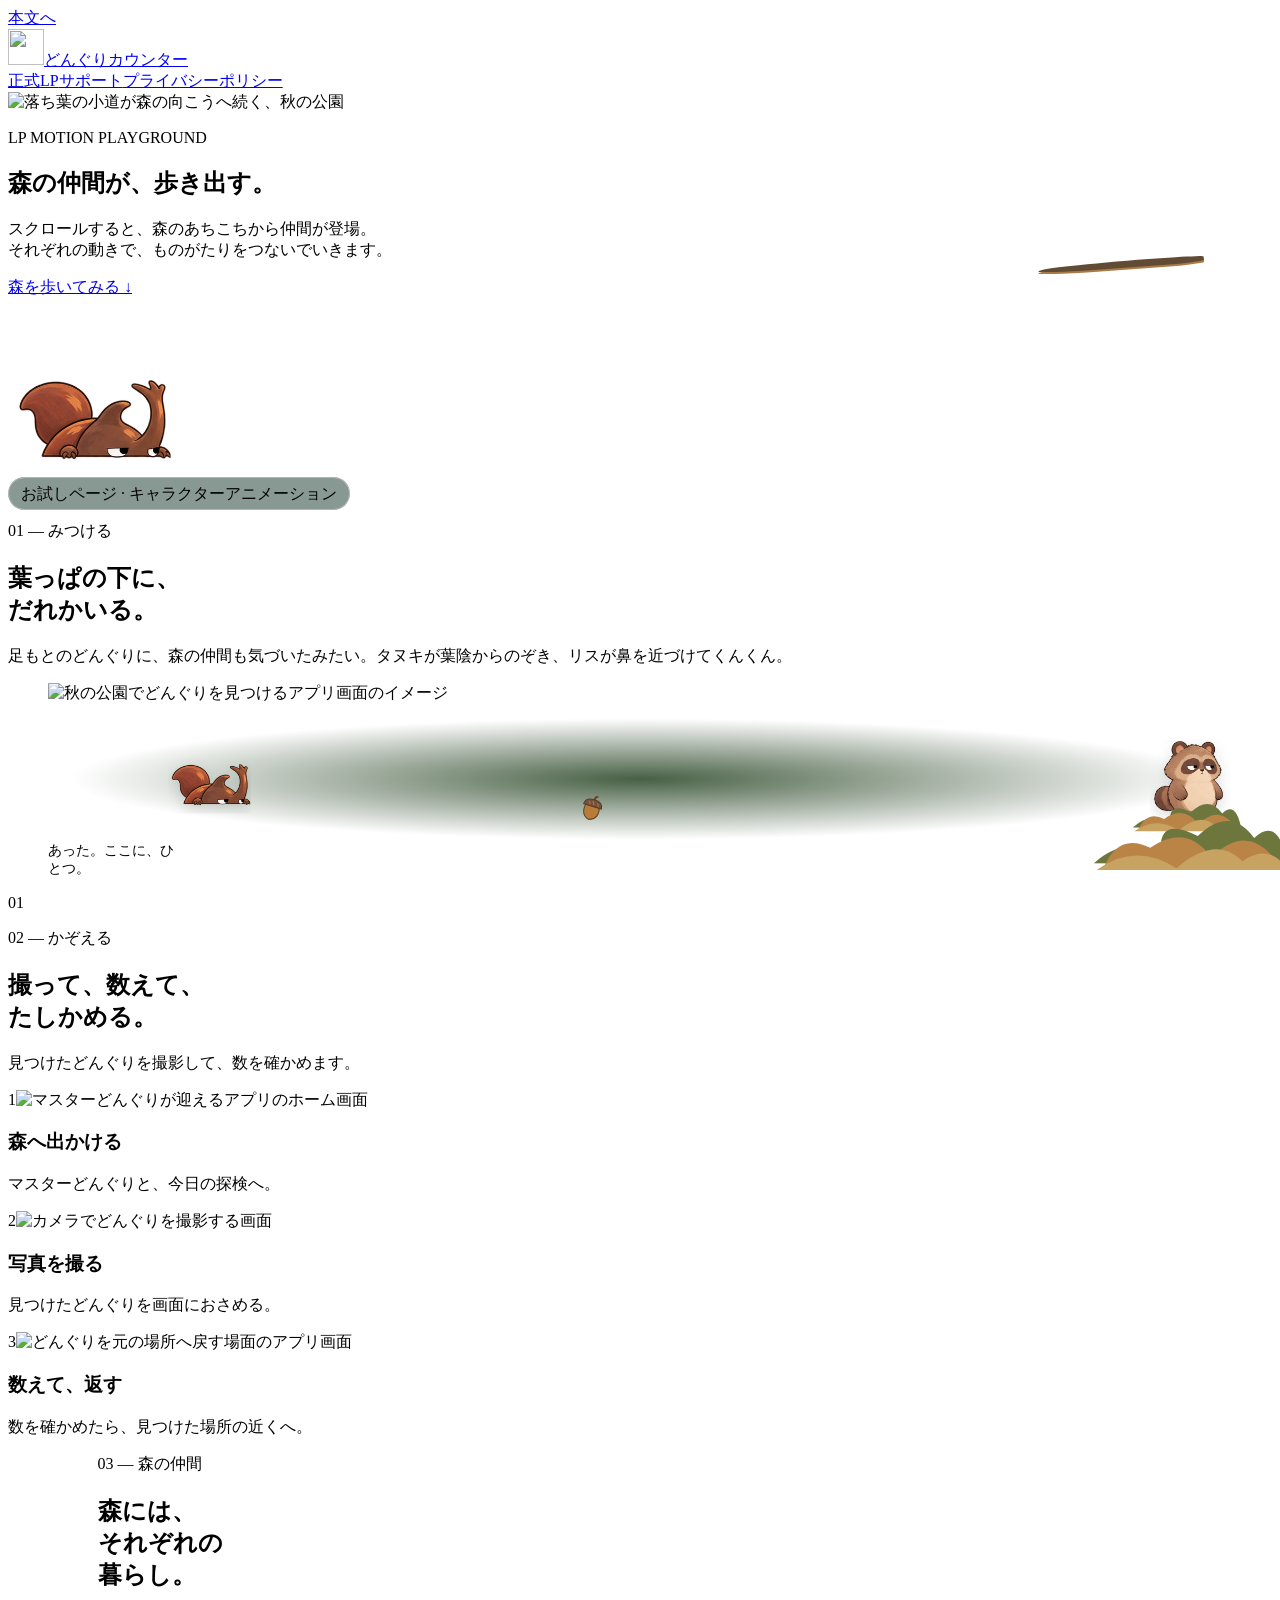
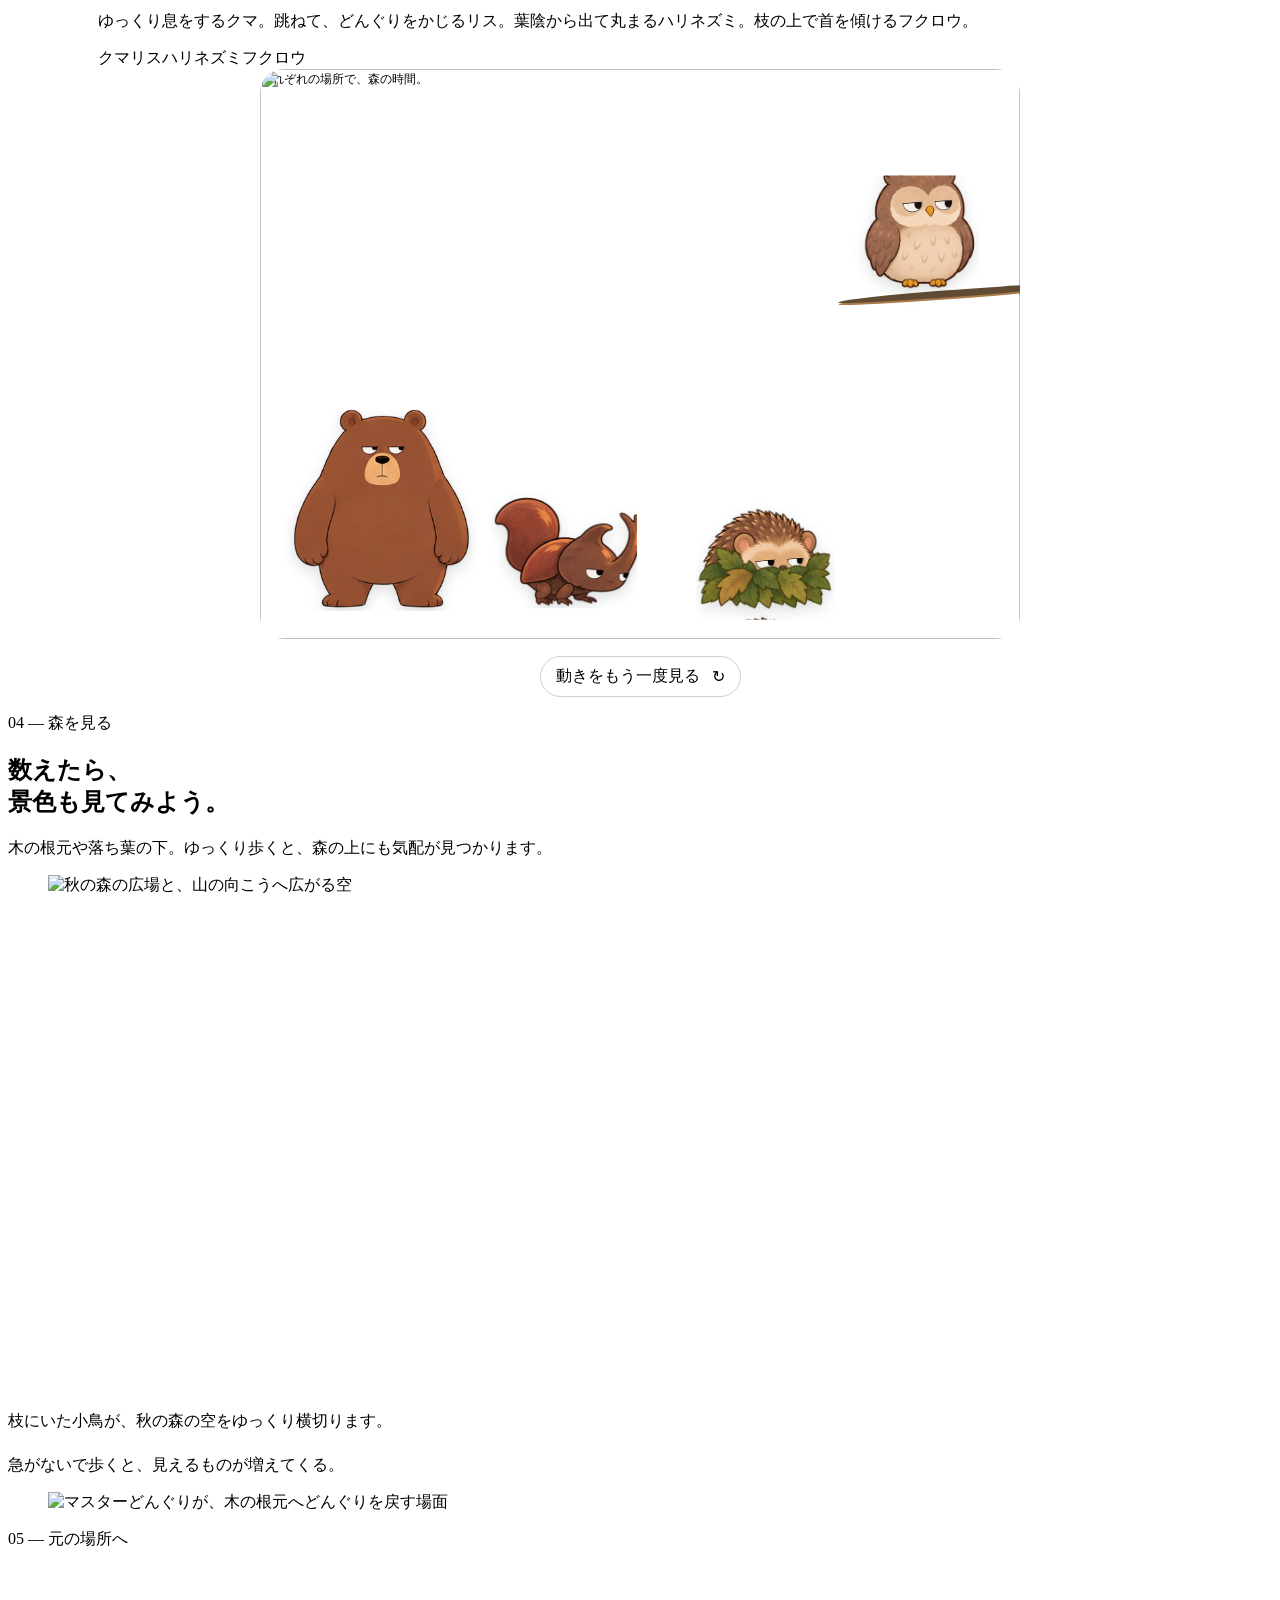
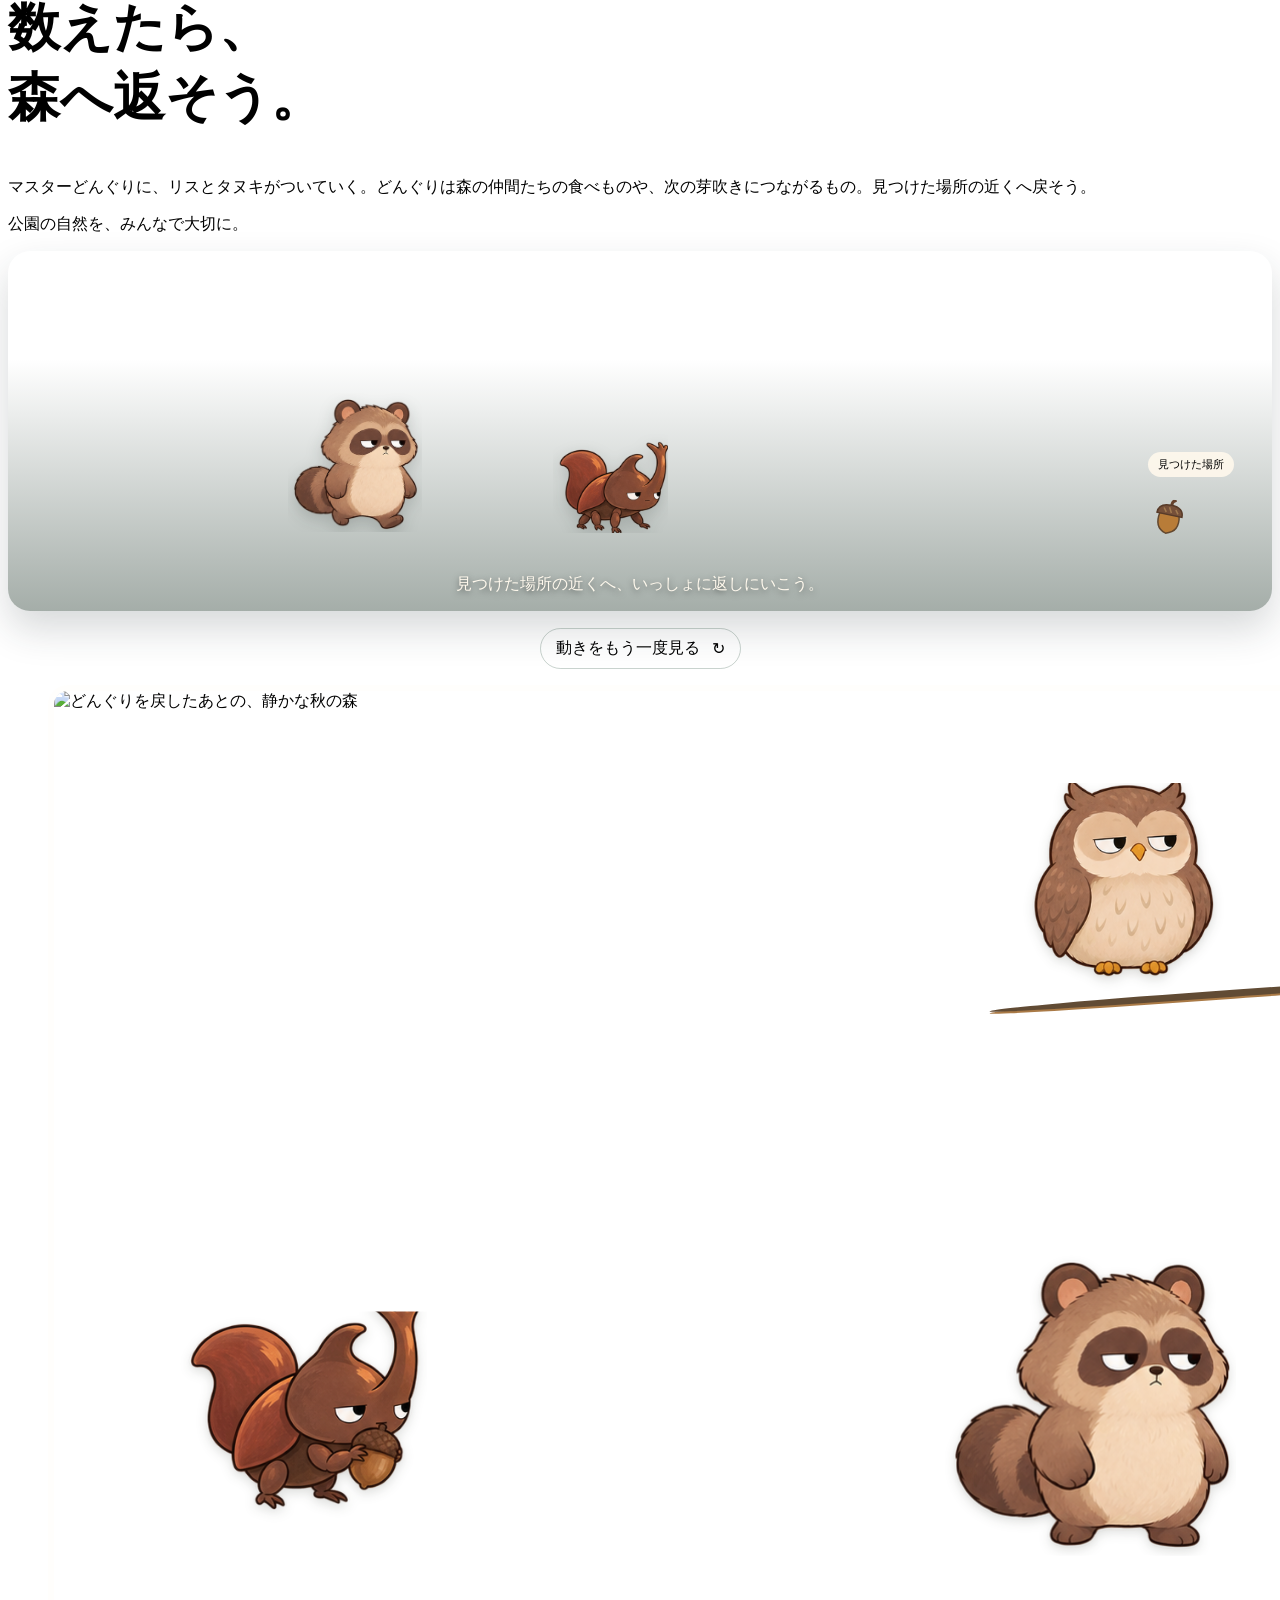
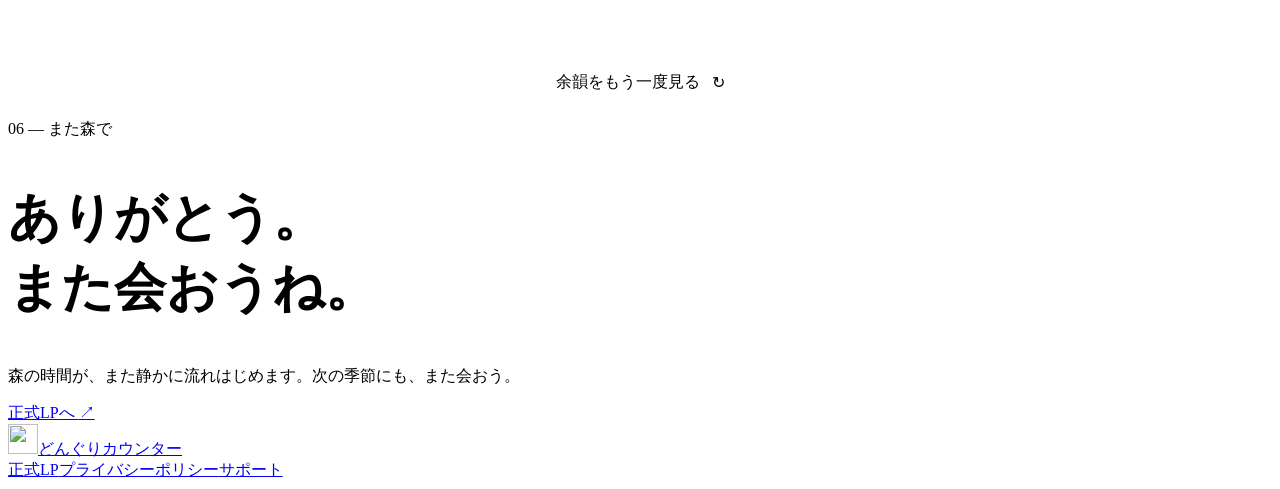
==== commit 9422788f: "Focus landing motion on autumn woodland animals" ====
--- a/docs/landing-motion-playground.html
+++ b/docs/landing-motion-playground.html
@@ -8,8 +8,8 @@
   <title>森の仲間が動き出す｜LP演出お試しページ</title>
   <link rel="icon" href="pattern-1-acorn-icon.png">
   <link rel="stylesheet" href="landing-motion-2.css">
-  <link rel="stylesheet" href="landing-motion-playground.css?v=20261004-review1">
-  <script defer src="landing-motion-playground.js?v=20261004-review1"></script>
+  <link rel="stylesheet" href="landing-motion-playground.css?v=20261005-autumn-review1">
+  <script defer src="landing-motion-playground.js?v=20261005-autumn-review1"></script>
 </head>
 <body class="playground">
   <svg class="motion-definitions" aria-hidden="true" xmlns="http://www.w3.org/2000/svg"><defs>
@@ -89,23 +89,11 @@
 
     <section class="look" id="look" aria-labelledby="look-title">
       <div class="look-copy" data-reveal><p class="eyebrow">04 — 森を見る</p><h2 id="look-title">数えたら、<br>景色も見てみよう。</h2><p>木の根元や落ち葉の下。ゆっくり歩くと、森の上にも気配が見つかります。</p></div>
-      <div class="season-switch" role="group" aria-label="季節の仲間の動きを試す">
-        <span>季節の仲間を試す</span>
-        <button type="button" data-season-choice="spring" aria-pressed="false">春 · チョウ</button>
-        <button type="button" data-season-choice="summer" aria-pressed="false">夏 · トンボとカエル</button>
-        <button type="button" data-season-choice="autumn" aria-pressed="true">秋 · 小鳥</button>
-      </div>
-      <figure class="look-scene glide-scene" data-motion-threshold="0.1" data-season="autumn" data-motion-scene data-reveal>
+      <figure class="look-scene glide-scene" data-motion-threshold="0.1" data-motion-scene data-reveal>
         <img src="motion-assets/forest-clearing.jpg" alt="秋の森の広場と、山の向こうへ広がる空" loading="lazy" width="1448" height="1086">
-        <img class="motion-character owl-glide" src="landing-assets/motion-test/owl/glide/frame-01.png" alt="" aria-hidden="true" data-motion-frames="landing-assets/motion-test/owl/glide/frame-01.png|landing-assets/motion-test/owl/glide/frame-02.png|landing-assets/motion-test/owl/glide/frame-03.png|landing-assets/motion-test/owl/glide/frame-04.png" data-loop="true" data-frame-interval="260">
-        <img class="motion-character season-guest season-guest--spring" src="landing-assets/motion-test/butterfly/flutter/frame-01.png" alt="" aria-hidden="true" data-seasonal-actor="spring" data-motion-frames="landing-assets/motion-test/butterfly/flutter/frame-01.png|landing-assets/motion-test/butterfly/flutter/frame-02.png|landing-assets/motion-test/butterfly/flutter/frame-03.png|landing-assets/motion-test/butterfly/flutter/frame-04.png" data-loop="true" data-frame-interval="240">
-        <img class="motion-character season-guest season-guest--summer" src="landing-assets/motion-test/dragonfly/glide/frame-01.png" alt="" aria-hidden="true" data-seasonal-actor="summer" data-motion-frames="landing-assets/motion-test/dragonfly/glide/frame-01.png|landing-assets/motion-test/dragonfly/glide/frame-02.png|landing-assets/motion-test/dragonfly/glide/frame-03.png|landing-assets/motion-test/dragonfly/glide/frame-04.png" data-loop="true" data-frame-interval="240">
-        <img class="motion-character season-guest season-guest--summer season-frog" src="landing-assets/motion-test/frog/idle-blink/frame-01.png" alt="" aria-hidden="true" data-seasonal-actor="summer" data-motion-frames="landing-assets/motion-test/frog/idle-blink/frame-01.png|landing-assets/motion-test/frog/idle-blink/frame-02.png|landing-assets/motion-test/frog/idle-blink/frame-03.png|landing-assets/motion-test/frog/idle-blink/frame-04.png" data-loop="true" data-frame-interval="380">
-        <img class="motion-character season-guest season-guest--autumn is-season-current" src="landing-assets/motion-test/bird/glide/frame-01.png" alt="" aria-hidden="true" data-seasonal-actor="autumn" data-motion-frames="landing-assets/motion-test/bird/glide/frame-01.png|landing-assets/motion-test/bird/glide/frame-02.png|landing-assets/motion-test/bird/glide/frame-03.png|landing-assets/motion-test/bird/glide/frame-04.png" data-loop="true" data-frame-interval="260">
-        <svg class="season-leaves" aria-hidden="true"><use href="#leaf-shelter"/></svg>
+        <span class="bird-flight-crop" aria-hidden="true"><img class="motion-character bird-glide" src="landing-assets/motion-test/bird/glide/frame-01.png" alt="" data-motion-frames="landing-assets/motion-test/bird/glide/frame-01.png|landing-assets/motion-test/bird/glide/frame-02.png|landing-assets/motion-test/bird/glide/frame-03.png|landing-assets/motion-test/bird/glide/frame-04.png" data-loop="true" data-frame-interval="260"></span>
       </figure>
-      <p class="season-note" id="season-note" aria-live="polite">秋の仲間：小鳥が、フクロウの飛ぶ空を横切ります。</p>
-      <p class="motion-context">秋の森を舞台に、季節ごとの仲間の動きを見比べられます。</p>
+      <p class="look-motion-note">枝にいた小鳥が、秋の森の空をゆっくり横切ります。</p>
       <p class="look-note" data-reveal>急がないで歩くと、見えるものが増えてくる。</p>
     </section>
 
--- a/docs/landing-motion-playground.css
+++ b/docs/landing-motion-playground.css
@@ -49,35 +49,18 @@
 .playground .forest-caption { z-index: 4; top: 12px; right: 12px; max-width: calc(100% - 24px); font-size: 12px; }
 .replay-motion { display: flex; align-items: center; justify-content: center; gap: 12px; width: fit-content; margin: 17px auto 0; padding: 9px 15px; border: 1px solid #375c4b45; border-radius: 99px; background: transparent; color: var(--moss); font: 700 12px var(--display); cursor: pointer; }
 .replay-motion:hover { background: #375c4b0c; }
-.replay-motion:focus-visible, .season-switch button:focus-visible { outline: 3px solid #b66b3e; outline-offset: 4px; }
+.replay-motion:focus-visible { outline: 3px solid #b66b3e; outline-offset: 4px; }
 .replay-motion--light { color: var(--cream); border-color: #fff9ed55; }
-/* 04: two airborne visitors at most; the preview explicitly compares guest motions on the autumn backdrop. */
+/* 04: one small autumn bird crosses the sky. */
 .playground .look-scene { height: clamp(330px,43vw,520px); aspect-ratio: auto; }
 .playground .look-scene > img:first-child { object-position: center 43%; }
 .glide-scene { position: relative; isolation: isolate; overflow: hidden; container-type: inline-size; }
 .glide-scene > img:first-child { position: relative; z-index: 0; }
-.owl-glide { top: 9%; left: -20%; width: clamp(80px,11vw,140px); opacity: 0; }
-.owl-glide.is-playing { animation: owl-cross 10s linear infinite; }
-@keyframes owl-cross { 0% { left: -20%; translate: 0 8px; opacity: 0; } 8%, 85% { opacity: 1; } 50% { translate: 0 -18px; } 100% { left: 108%; translate: 0 6px; opacity: 0; } }
-.season-guest { visibility: hidden; opacity: 0; }
-.season-guest.is-season-current { visibility: visible; opacity: 1; }
-.season-guest--spring { top: 26%; left: 68%; width: clamp(48px,7vw,82px); }
-.season-guest--summer { top: 24%; left: 68%; width: clamp(54px,7vw,88px); }
-.season-leaves { display: none; position: absolute; z-index: 3; right: 6%; bottom: 7%; width: 110px; height: 38px; }
-.glide-scene[data-season="summer"] .season-leaves { display: block; }
-.season-frog { top: auto; left: auto; right: 8%; bottom: 9%; width: clamp(60px,8vw,95px); }
-.season-guest--autumn { top: 30%; left: 70%; width: clamp(65px,9vw,108px); }
-.glide-scene.is-active .season-guest--spring.is-season-current { animation: butterfly-drift 7s ease-in-out infinite; }
-.glide-scene.is-active .season-guest--summer.is-season-current:not(.season-frog) { animation: dragonfly-drift 7s ease-in-out infinite; }
-.glide-scene.is-active .season-guest--autumn.is-season-current { animation: bird-cross 9s 1.4s linear infinite; }
-@keyframes butterfly-drift { 0%,100% { left: 68%; translate: 0 0; } 50% { left: 38%; translate: 0 -24px; } }
-@keyframes dragonfly-drift { 0%,100% { left: 66%; translate: 0 0; } 50% { left: 40%; translate: 0 18px; } }
-@keyframes bird-cross { 0% { left: 105%; opacity: 0; } 8%,85% { opacity: 1; } 100% { left: -18%; opacity: 0; } }
-.season-switch { display: flex; flex-wrap: wrap; align-items: center; justify-content: center; gap: 9px; margin: 0 auto 18px; color: var(--deep); font-size: 13px; font-weight: 800; }
-.season-switch button { padding: 9px 14px; border: 1px solid #2d43303d; border-radius: 99px; background: #fff9eda8; color: var(--deep); font: inherit; cursor: pointer; }
-.season-switch button[aria-pressed="true"] { background: var(--deep); color: var(--cream); }
-.season-note { min-height: 1.8em; margin: 12px auto 0; color: var(--moss); font: 16px var(--hand); }
-.motion-context { margin: 9px auto 0; max-width: 48ch; color: var(--muted); font-size: 12px; line-height: 1.8; }
+.bird-flight-crop { position: absolute; z-index: 2; top: 9%; left: -20%; display: block; width: clamp(80px,11vw,140px); aspect-ratio: 1.7; overflow: hidden; opacity: 0; }
+.bird-flight-crop .bird-glide { top: -82%; left: -5%; width: 106.5%; max-width: none; clip-path: none; filter: none; }
+.glide-scene.is-active .bird-flight-crop { animation: bird-cross 10s linear infinite; }
+@keyframes bird-cross { 0% { left: -20%; translate: 0 8px; opacity: 0; } 8%, 85% { opacity: 1; } 50% { translate: 0 -18px; } 100% { left: 108%; translate: 0 6px; opacity: 0; } }
+.look-motion-note { min-height: 1.8em; margin: 12px auto 0; color: var(--moss); font: 16px var(--hand); }
 /* 05: each animal moves steadily towards the marked return spot and stays there. */
 .return-demo { grid-column: 1/-1; min-width: 0; }
 .return-journey { position: relative; min-height: clamp(270px,31vw,360px); overflow: hidden; border-radius: 22px; background: linear-gradient(0deg,#1f352967,transparent 70%),url("motion-assets/forest-clearing.jpg") center 66%/cover; box-shadow: 0 18px 38px #1f2b312e; }
@@ -133,14 +116,8 @@
  .stage-branch { top: 40%; }
  .playground .look h2 { font-size: clamp(28px,8vw,40px); }
  .playground .look-scene { height: auto; aspect-ratio: 4/3; }
- .owl-glide { width: 80px; }
- .season-guest--spring, .season-guest--summer { width: 53px; }
- .season-frog { width: 62px; }
- .season-guest--autumn { width: 70px; }
- .season-switch { gap: 7px; font-size: 11px; }
- .season-switch > span { flex-basis: 100%; margin-bottom: 3px; }
- .season-switch button { padding: 9px 10px; }
- .season-note { font-size: 14px; line-height: 1.8; }
+ .bird-flight-crop { width: 80px; }
+ .look-motion-note { font-size: 14px; line-height: 1.8; }
  .playground .return { grid-template-columns: 1fr; }
  .return-journey { min-height: 250px; }
  .return-walker { bottom: 23%; }
@@ -156,7 +133,7 @@
 @media (prefers-reduced-motion: reduce) {
  .playground [data-reveal], .playground [data-enter] { opacity: 1 !important; transform: none !important; }
  .bird-eyelids { display: none; }
- .owl-glide { left: 17%; opacity: 1; }
+ .glide-scene.is-active .bird-flight-crop { left: 17%; opacity: 1; translate: none; animation: none !important; }
  .playground .return-journey .return-walker { animation: none !important; left: var(--walk-to); opacity: 1; }
  .replay-motion { display: none; }
 }
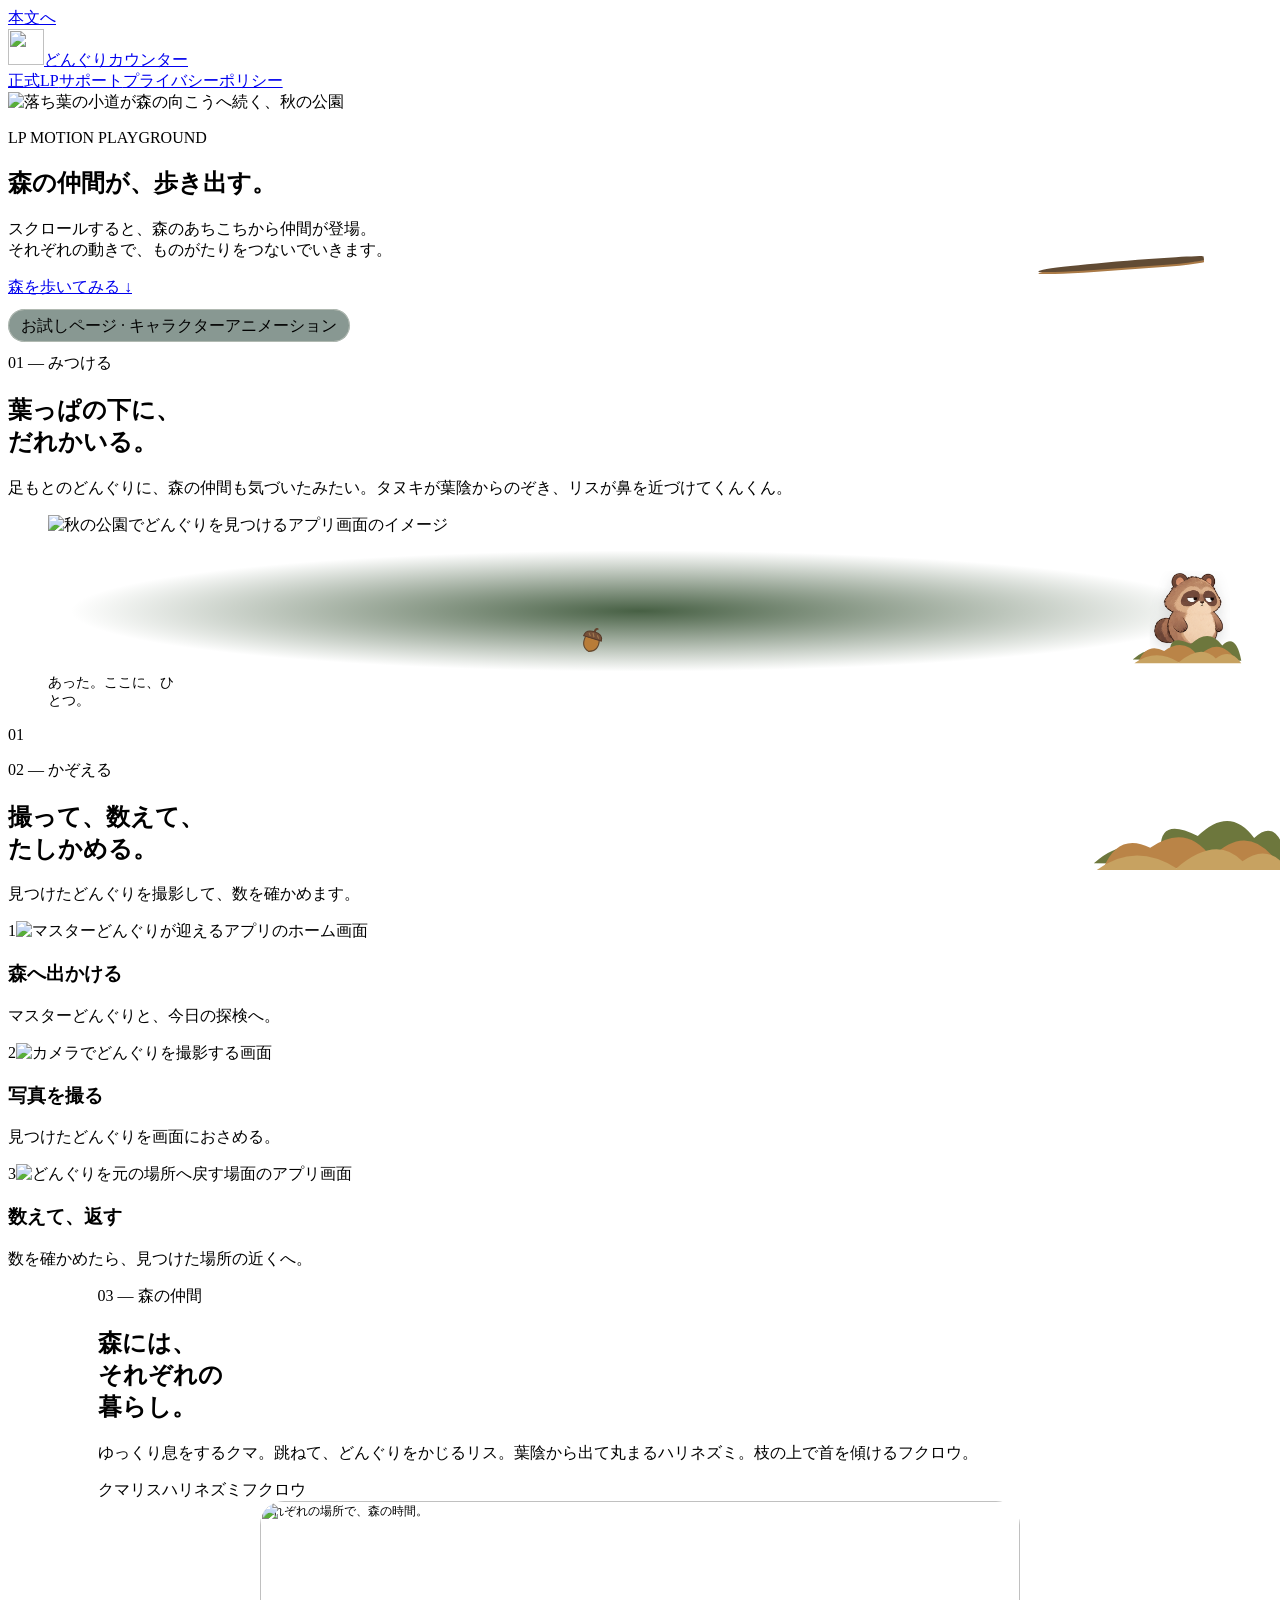
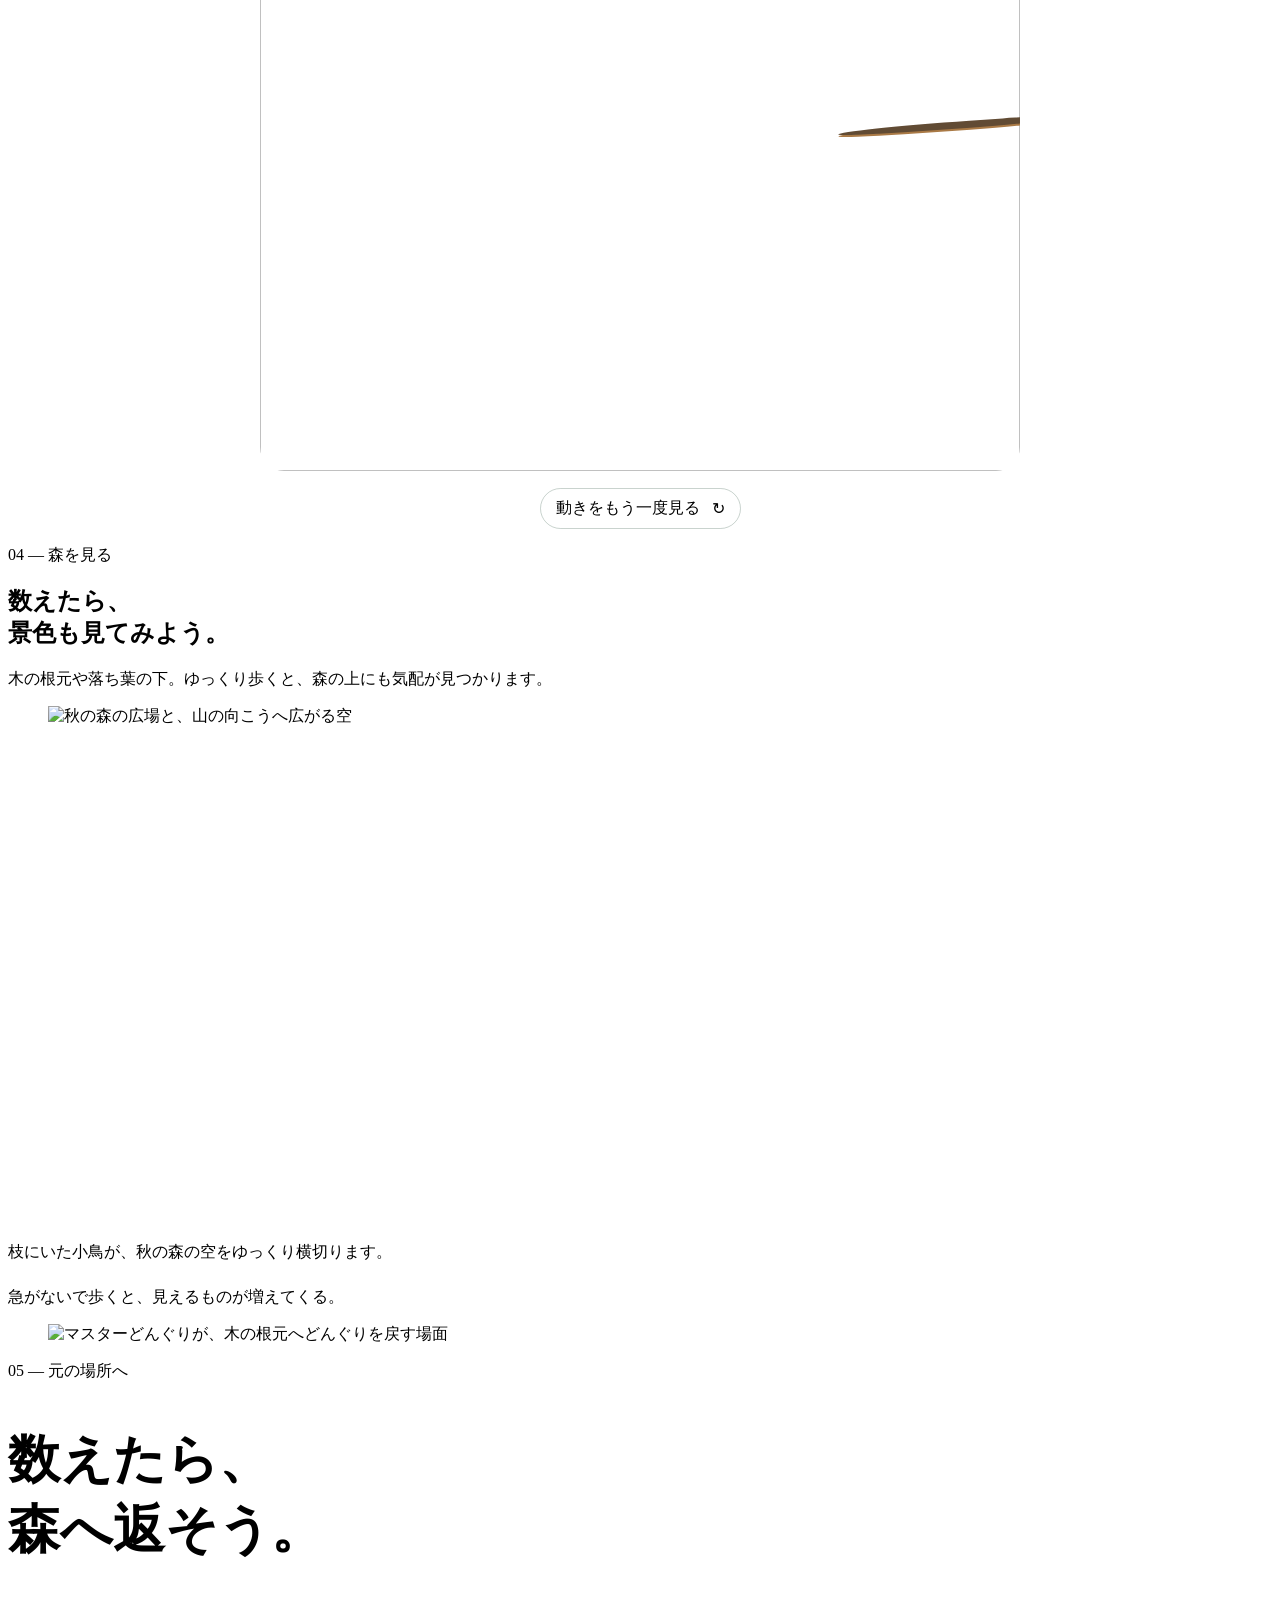
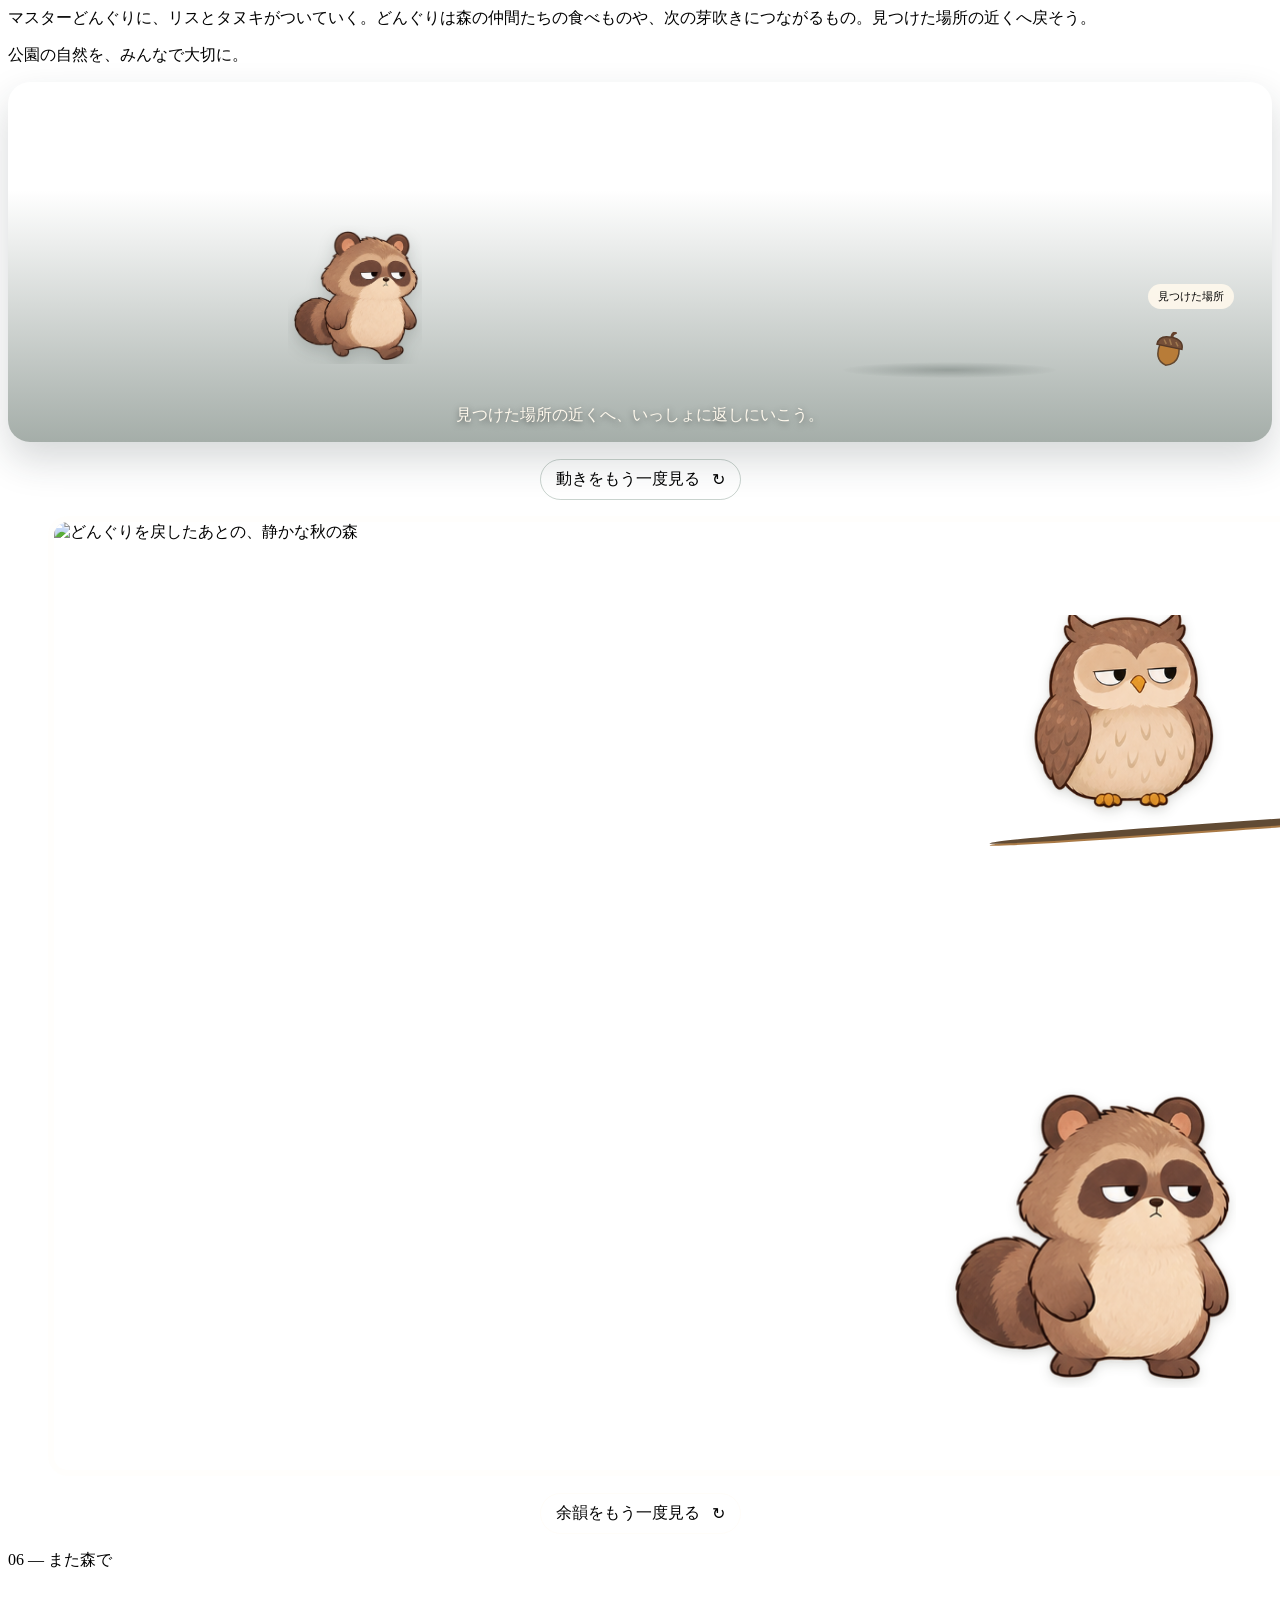
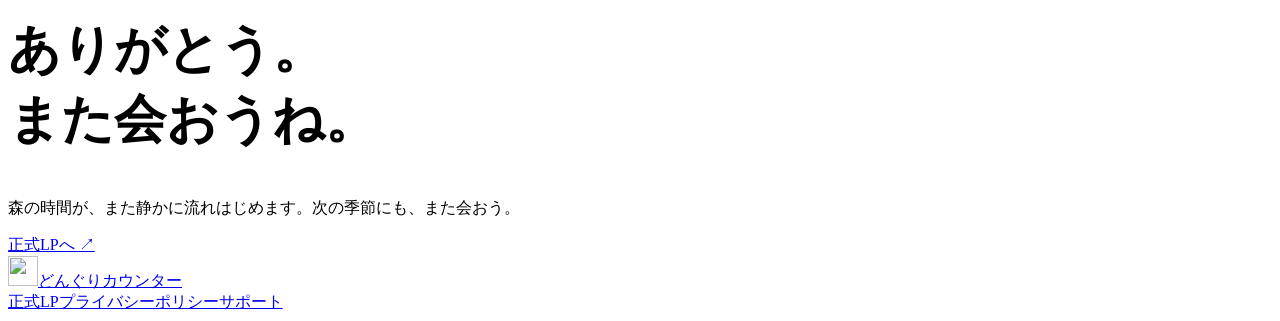
==== commit ee5c4959: "Use correct squirrel art and add master gait" ====
--- a/docs/landing-motion-playground.html
+++ b/docs/landing-motion-playground.html
@@ -8,8 +8,8 @@
   <title>森の仲間が動き出す｜LP演出お試しページ</title>
   <link rel="icon" href="pattern-1-acorn-icon.png">
   <link rel="stylesheet" href="landing-motion-2.css">
-  <link rel="stylesheet" href="landing-motion-playground.css?v=20261005-autumn-review1">
-  <script defer src="landing-motion-playground.js?v=20261005-autumn-review1"></script>
+  <link rel="stylesheet" href="landing-motion-playground.css?v=20261005-animal-motion-review2">
+  <script defer src="landing-motion-playground.js?v=20261005-animal-motion-review2"></script>
 </head>
 <body class="playground">
   <svg class="motion-definitions" aria-hidden="true" xmlns="http://www.w3.org/2000/svg"><defs>
@@ -38,7 +38,7 @@
         <svg class="bird-eyelids" viewBox="0 0 1244 1264"><path d="M650 432Q720 413 831 430L825 508Q731 535 659 476Z" fill="#8b9eb5"/><path d="M906 430Q966 411 1041 430L1036 500Q962 524 910 473Z" fill="#8b9eb5"/><path d="M659 472Q735 493 818 470M912 472Q966 486 1034 467" fill="none" stroke="#514031" stroke-width="10" stroke-linecap="round"/></svg>
         <span class="perch-branch"></span>
       </div>
-      <img class="hero-mascot hero-mascot--squirrel" src="landing-assets/motion-test/squirrel/peek/frame-01.png" alt="" aria-hidden="true" data-enter="right" style="--enter-delay:650ms" data-motion-frames="landing-assets/motion-test/squirrel/peek/frame-01.png|landing-assets/motion-test/squirrel/peek/frame-02.png|landing-assets/motion-test/squirrel/peek/frame-03.png|landing-assets/motion-test/squirrel/peek/frame-04.png" data-loop="true" data-frame-interval="540" data-start-delay="620">
+      <img class="hero-mascot hero-mascot--squirrel" src="motion-assets/squirrel.png" alt="" aria-hidden="true" data-enter="right" style="--enter-delay:650ms">
       <svg class="hero-leaves" aria-hidden="true"><use href="#leaf-shelter"/></svg>
       <span class="hero-caption">お試しページ · キャラクターアニメーション</span>
       <a class="scroll-mark" href="#story" aria-label="下へスクロール"><span></span></a>
@@ -56,7 +56,7 @@
         <img class="motion-character discovery-tanuki" src="landing-assets/motion-test/tanuki/peek/frame-01.png" alt="" aria-hidden="true" data-enter="bottom" data-motion-frames="landing-assets/motion-test/tanuki/peek/frame-01.png|landing-assets/motion-test/tanuki/peek/frame-02.png|landing-assets/motion-test/tanuki/peek/frame-03.png|landing-assets/motion-test/tanuki/peek/frame-04.png" data-start-delay="160" data-frame-interval="300">
         <svg class="discovery-acorn" aria-hidden="true"><use href="#forest-acorn"/></svg>
         <span class="squirrel-sniff-motion" aria-hidden="true">
-          <img class="motion-character discovery-squirrel" src="landing-assets/motion-test/squirrel/peek/frame-01.png" alt="" data-enter="left" data-motion-frames="landing-assets/motion-test/squirrel/peek/frame-01.png|landing-assets/motion-test/squirrel/peek/frame-02.png|landing-assets/motion-test/squirrel/peek/frame-03.png|landing-assets/motion-test/squirrel/peek/frame-04.png" data-loop="true" data-frame-interval="600" data-start-delay="720">
+          <img class="motion-character discovery-squirrel" src="motion-assets/squirrel.png" alt="" data-enter="left">
         </span>
         <svg class="discovery-leaves" aria-hidden="true"><use href="#leaf-shelter"/></svg>
         </div>
@@ -79,7 +79,7 @@
       <div class="friends-demo"><div class="motion-stage friends-stage" id="friends-motion" data-motion-scene role="img" aria-label="森の背景にクマ、リス、ハリネズミ、フクロウがそれぞれの動きで登場する">
         <img class="friends-background" src="motion-assets/forest-clearing.jpg" alt="" aria-hidden="true" loading="lazy">
         <img class="motion-character stage-bear" src="landing-assets/motion-test/bear/breathe/frame-01.png" alt="" aria-hidden="true" data-enter="left" style="--enter-delay:100ms" data-motion-frames="landing-assets/motion-test/bear/breathe/frame-01.png|landing-assets/motion-test/bear/breathe/frame-02.png|landing-assets/motion-test/bear/breathe/frame-03.png|landing-assets/motion-test/bear/breathe/frame-04.png" data-loop="true" data-frame-interval="600" data-start-delay="100">
-        <img class="motion-character stage-squirrel" src="landing-assets/motion-test/squirrel/scamper-hop/frame-01.png" alt="" aria-hidden="true" data-enter="left" style="--enter-delay:480ms" data-intro-frames="landing-assets/motion-test/squirrel/scamper-hop/frame-01.png|landing-assets/motion-test/squirrel/scamper-hop/frame-02.png|landing-assets/motion-test/squirrel/scamper-hop/frame-03.png|landing-assets/motion-test/squirrel/scamper-hop/frame-04.png" data-motion-frames="landing-assets/motion-test/squirrel/eat-acorn/frame-01.png|landing-assets/motion-test/squirrel/eat-acorn/frame-02.png|landing-assets/motion-test/squirrel/eat-acorn/frame-03.png|landing-assets/motion-test/squirrel/eat-acorn/frame-04.png" data-loop="true" data-frame-interval="320" data-start-delay="480">
+        <span class="motion-character stage-squirrel" aria-hidden="true" data-enter="left" style="--enter-delay:480ms"><img src="motion-assets/squirrel.png" alt=""><svg class="stage-acorn"><use href="#forest-acorn"/></svg></span>
         <img class="motion-character stage-hedgehog" src="landing-assets/motion-test/hedgehog/peek-from-leaves/frame-01.png" alt="" aria-hidden="true" data-enter="bottom" style="--enter-delay:900ms" data-motion-frames="landing-assets/motion-test/hedgehog/peek-from-leaves/frame-01.png|landing-assets/motion-test/hedgehog/peek-from-leaves/frame-02.png|landing-assets/motion-test/hedgehog/peek-from-leaves/frame-03.png|landing-assets/motion-test/hedgehog/peek-from-leaves/frame-04.png|landing-assets/motion-test/hedgehog/curl/frame-01.png|landing-assets/motion-test/hedgehog/curl/frame-02.png|landing-assets/motion-test/hedgehog/curl/frame-03.png|landing-assets/motion-test/hedgehog/curl/frame-04.png" data-frame-interval="280" data-start-delay="900">
         <img class="motion-character stage-owl" src="landing-assets/motion-test/owl/head-turn-peek/frame-01.png" alt="" aria-hidden="true" data-enter="right" style="--enter-delay:1320ms" data-motion-frames="landing-assets/motion-test/owl/head-turn-peek/frame-01.png|landing-assets/motion-test/owl/head-turn-peek/frame-02.png|landing-assets/motion-test/owl/head-turn-peek/frame-01.png|landing-assets/motion-test/owl/head-turn-peek/frame-04.png|landing-assets/motion-test/owl/head-turn-peek/frame-01.png" data-frame-interval="360" data-start-delay="1320">
         <span class="stage-branch" aria-hidden="true"></span>
@@ -103,8 +103,9 @@
       </figure>
       <div class="return-copy" data-reveal><p class="eyebrow">05 — 元の場所へ</p><h2 id="return-title">数えたら、<br>森へ返そう。</h2><p>マスターどんぐりに、リスとタヌキがついていく。どんぐりは森の仲間たちの食べものや、次の芽吹きにつながるもの。見つけた場所の近くへ戻そう。</p><p class="promise-note">公園の自然を、みんなで大切に。</p></div>
       <div class="return-demo"><div class="return-journey" id="return-motion" data-motion-scene role="img" aria-label="マスターどんぐりが進み、リスとタヌキがあとを追って森へどんぐりを返しに行く">
+        <span class="master-walk-shadow" aria-hidden="true"></span>
         <img class="return-walker return-master" src="motion-assets/master-acorn.png" alt="" aria-hidden="true">
-        <img class="return-walker return-squirrel" src="landing-assets/motion-test/squirrel/walk/frame-01.png" alt="" aria-hidden="true" data-motion-frames="landing-assets/motion-test/squirrel/walk/frame-01.png|landing-assets/motion-test/squirrel/walk/frame-02.png|landing-assets/motion-test/squirrel/walk/frame-03.png|landing-assets/motion-test/squirrel/walk/frame-04.png" data-loop="true" data-frame-interval="240" data-start-delay="1000" data-stop-after="6400">
+        <img class="return-walker return-squirrel" src="motion-assets/squirrel.png" alt="" aria-hidden="true">
         <img class="return-walker return-tanuki" src="landing-assets/motion-test/tanuki/walk/frame-01.png" alt="" aria-hidden="true" data-motion-frames="landing-assets/motion-test/tanuki/walk/frame-01.png|landing-assets/motion-test/tanuki/walk/frame-02.png|landing-assets/motion-test/tanuki/walk/frame-03.png|landing-assets/motion-test/tanuki/walk/frame-04.png" data-loop="true" data-frame-interval="240" data-start-delay="1800" data-stop-after="6400">
         <svg class="return-destination" aria-hidden="true"><use href="#forest-acorn"/></svg><span class="destination-label">見つけた場所</span>
         <span class="return-caption">見つけた場所の近くへ、いっしょに返しにいこう。</span>
@@ -115,7 +116,7 @@
       <div class="closing-demo"><figure class="closing-scene" id="closing-motion" data-reveal data-motion-scene>
         <img src="motion-assets/forest-clearing.jpg" alt="どんぐりを戻したあとの、静かな秋の森" loading="lazy" width="576" height="432">
         <img class="closing-character closing-master" src="motion-assets/master-acorn.png" alt="" aria-hidden="true">
-        <img class="closing-character closing-squirrel" src="landing-assets/motion-test/squirrel/eat-acorn/frame-01.png" alt="" aria-hidden="true">
+        <img class="closing-character closing-squirrel" src="motion-assets/squirrel.png" alt="" aria-hidden="true">
         <span class="closing-branch" aria-hidden="true"></span>
         <img class="closing-character closing-owl" src="landing-assets/motion-test/owl/perch-blink/frame-01.png" alt="" aria-hidden="true" data-motion-frames="landing-assets/motion-test/owl/perch-blink/frame-01.png|landing-assets/motion-test/owl/perch-blink/frame-02.png|landing-assets/motion-test/owl/perch-blink/frame-03.png|landing-assets/motion-test/owl/perch-blink/frame-04.png" data-start-delay="850" data-frame-interval="260">
         <img class="closing-character closing-tanuki" src="landing-assets/motion-test/tanuki/tail-swish/frame-01.png" alt="" aria-hidden="true" data-motion-frames="landing-assets/motion-test/tanuki/tail-swish/frame-01.png|landing-assets/motion-test/tanuki/tail-swish/frame-02.png|landing-assets/motion-test/tanuki/tail-swish/frame-03.png|landing-assets/motion-test/tanuki/tail-swish/frame-04.png" data-start-delay="1250" data-frame-interval="300">
--- a/docs/landing-motion-playground.css
+++ b/docs/landing-motion-playground.css
@@ -11,6 +11,8 @@
 .perch-branch, .stage-branch, .closing-branch { position: absolute; z-index: 1; width: 130%; height: 7px; left: -9%; bottom: 11%; border-radius: 80% 20% 40% 40%; background: #614b34; box-shadow: 0 2px 0 #aa7a46; transform: rotate(-4deg); }
 .playground .hero-mascot--master { right: 24%; bottom: 7%; width: clamp(120px, 16vw, 210px); }
 .playground .hero-mascot--squirrel { display: block; clip-path: inset(3% 2% 5% 2%); right: 3%; bottom: 4%; width: clamp(98px, 13vw, 166px); }
+.hero.is-active .hero-mascot--squirrel { animation: squirrel-curious 5s 1.5s ease-in-out infinite; }
+@keyframes squirrel-curious { 0%, 38%, 58%, 100% { translate: 0 0; rotate: 0deg; } 46% { translate: -4px 0; rotate: -3deg; } 52% { translate: 0 0; rotate: 0deg; } }
 .hero-leaves { position: absolute; z-index: 3; right: -2%; bottom: 3%; width: clamp(145px, 18vw, 230px); height: 68px; pointer-events: none; }
 /* Use one entrance controller, so the first view never depends on a character crossing a second observer. */
 .motion-ready:not(.motion-reduced) [data-enter] { opacity: 0; transition: opacity .65s ease, transform .9s cubic-bezier(.2,.75,.2,1); transition-delay: var(--enter-delay, 0ms); }
@@ -40,7 +42,13 @@
 .motion-stage > .friends-background { position: absolute; z-index: 0; inset: 0; width: 100%; height: 100%; object-fit: cover; object-position: center 66%; }
 .motion-stage > .motion-character { z-index: 2; }
 .stage-bear { left: 2%; bottom: 3%; width: 27%; }
-.stage-squirrel { left: 30%; bottom: 4%; width: 20%; }
+.stage-squirrel { left: 30%; bottom: 4%; width: 20%; transform-origin: 50% 90%; }
+.stage-squirrel > img { display: block; width: 100%; height: auto; clip-path: none; filter: none; }
+.friends-stage.is-active .stage-squirrel { animation: squirrel-hop-chew 3.8s .8s ease-in-out infinite; }
+@keyframes squirrel-hop-chew { 0%, 36%, 100% { transform: translateY(0) rotate(0deg); } 10% { transform: translateY(-15%) rotate(-5deg); } 19% { transform: translateY(-3%) rotate(2deg); } 27% { transform: translateY(0) rotate(0deg); } 52%, 58%, 70% { transform: translateY(0) rotate(0deg); } 62% { transform: translateY(-2%) rotate(-2deg); } 66% { transform: translateY(0) rotate(1deg); } }
+.stage-acorn { position: absolute; z-index: 3; left: 48%; top: 57%; width: 20%; height: 24%; rotate: -18deg; transform-origin: 50% 50%; opacity: 0; }
+.friends-stage.is-active .stage-acorn { animation: acorn-nibble 3.8s .8s ease-in-out infinite; }
+@keyframes acorn-nibble { 0%, 34% { opacity: 0; scale: .7; } 40%, 54%, 100% { opacity: 1; scale: 1; } 61% { rotate: -28deg; scale: .94; } 67% { rotate: -15deg; scale: 1; } }
 .stage-hedgehog { left: 57%; bottom: 2%; width: 19%; }
 .stage-owl { right: 5%; top: 18%; width: 18%; transform-origin: 50% 90%; }
 .friends-stage.is-active .stage-owl { animation: owl-tilt 6s 2.8s infinite; }
@@ -65,13 +73,19 @@
 .return-demo { grid-column: 1/-1; min-width: 0; }
 .return-journey { position: relative; min-height: clamp(270px,31vw,360px); overflow: hidden; border-radius: 22px; background: linear-gradient(0deg,#1f352967,transparent 70%),url("motion-assets/forest-clearing.jpg") center 66%/cover; box-shadow: 0 18px 38px #1f2b312e; }
 .return-walker { position: absolute; z-index: 2; bottom: 20%; width: 14%; max-width: 145px; height: auto; object-fit: contain; opacity: 0; filter: drop-shadow(0 6px 8px #0f19172e); clip-path: inset(3% 2% 5% 2%); }
-.return-master { --walk-from: -20%; --walk-to: 66%; width: 16%; max-width: 165px; }
-.return-squirrel { --walk-from: -22%; --walk-to: 43%; width: 13%; max-width: 118px; }
+.return-master { --walk-from: -20%; --walk-to: 66%; width: 16%; max-width: 165px; transform-origin: 50% 92%; }
+.return-squirrel { --walk-from: -22%; --walk-to: 43%; width: 13%; max-width: 118px; transform-origin: 50% 92%; }
 .return-journey .return-tanuki { --walk-from: -25%; --walk-to: 22%; width: 15%; max-width: 138px; bottom: 20%; right: auto; }
-.return-journey.has-played .return-master { animation: return-walk 6.4s linear both; }
-.return-journey.has-played .return-squirrel { animation: return-walk 6.4s 1s linear both; }
+.master-walk-shadow { position: absolute; z-index: 1; bottom: 18%; left: var(--walk-from, -20%); width: 17%; height: 16px; border-radius: 50%; background: radial-gradient(ellipse, #19272266, #19272200 72%); opacity: 0; }
+.return-journey.has-played .return-master { animation: return-walk 6.4s linear both, master-steps .533s ease-in-out 12; }
+.return-journey.has-played .master-walk-shadow { animation: shadow-walk 6.4s linear both, shadow-steps .533s ease-in-out 12; }
+.return-journey.has-played .return-squirrel { animation: return-walk 6.4s 1s linear both, squirrel-steps .533s 1s ease-in-out 12; }
 .return-journey.has-played .return-tanuki { animation: return-walk 6.4s 1.8s linear both; }
 @keyframes return-walk { 0% { left: var(--walk-from); opacity: 0; } 12% { opacity: 1; } 100% { left: var(--walk-to); opacity: 1; } }
+@keyframes master-steps { 0%, 100% { transform: translateY(0) rotate(1deg); } 25% { transform: translateY(-7px) rotate(-1.8deg); } 50% { transform: translateY(0) rotate(1.3deg); } 75% { transform: translateY(-4px) rotate(-1deg); } }
+@keyframes squirrel-steps { 0%, 100% { transform: translateY(0) rotate(0deg); } 25% { transform: translateY(-8px) rotate(2deg); } 50% { transform: translateY(0) rotate(-1deg); } 75% { transform: translateY(-5px) rotate(1deg); } }
+@keyframes shadow-walk { 0% { left: -20%; opacity: 0; } 12% { opacity: .72; } 100% { left: 66%; opacity: .6; } }
+@keyframes shadow-steps { 0%, 100% { transform: scale(1, 1); } 50% { transform: scale(.78, .8); } }
 .return-destination { position: absolute; z-index: 1; bottom: 21%; right: 7%; width: 30px; height: 36px; rotate: 12deg; }
 .destination-label { position: absolute; right: 3%; bottom: 37%; padding: 5px 10px; border-radius: 99px; color: var(--deep); background: #fff9ede6; font-size: 11px; }
 .return-caption { position: absolute; z-index: 3; left: 12px; right: 12px; bottom: 16px; color: #fff9ed; text-align: center; font: 15px var(--hand); text-shadow: 0 2px 6px #0008; }
@@ -125,6 +139,7 @@
  .return-master { width: 20%; }
  .return-squirrel { width: 16%; }
  .return-journey .return-tanuki { width: 18%; }
+ .return-squirrel { width: 17%; }
  .return-destination { bottom: 24%; right: 4%; width: 22px; height: 27px; }
  .return-caption { font-size: 12px; }
  .destination-label { bottom: 55%; right: 3%; font-size: 10px; }
@@ -134,6 +149,7 @@
  .playground [data-reveal], .playground [data-enter] { opacity: 1 !important; transform: none !important; }
  .bird-eyelids { display: none; }
  .glide-scene.is-active .bird-flight-crop { left: 17%; opacity: 1; translate: none; animation: none !important; }
- .playground .return-journey .return-walker { animation: none !important; left: var(--walk-to); opacity: 1; }
+ .playground .return-journey .return-walker { animation: none !important; left: var(--walk-to); opacity: 1; translate: none; rotate: none; }
+ .master-walk-shadow { animation: none !important; left: 66%; opacity: .55; }
  .replay-motion { display: none; }
 }
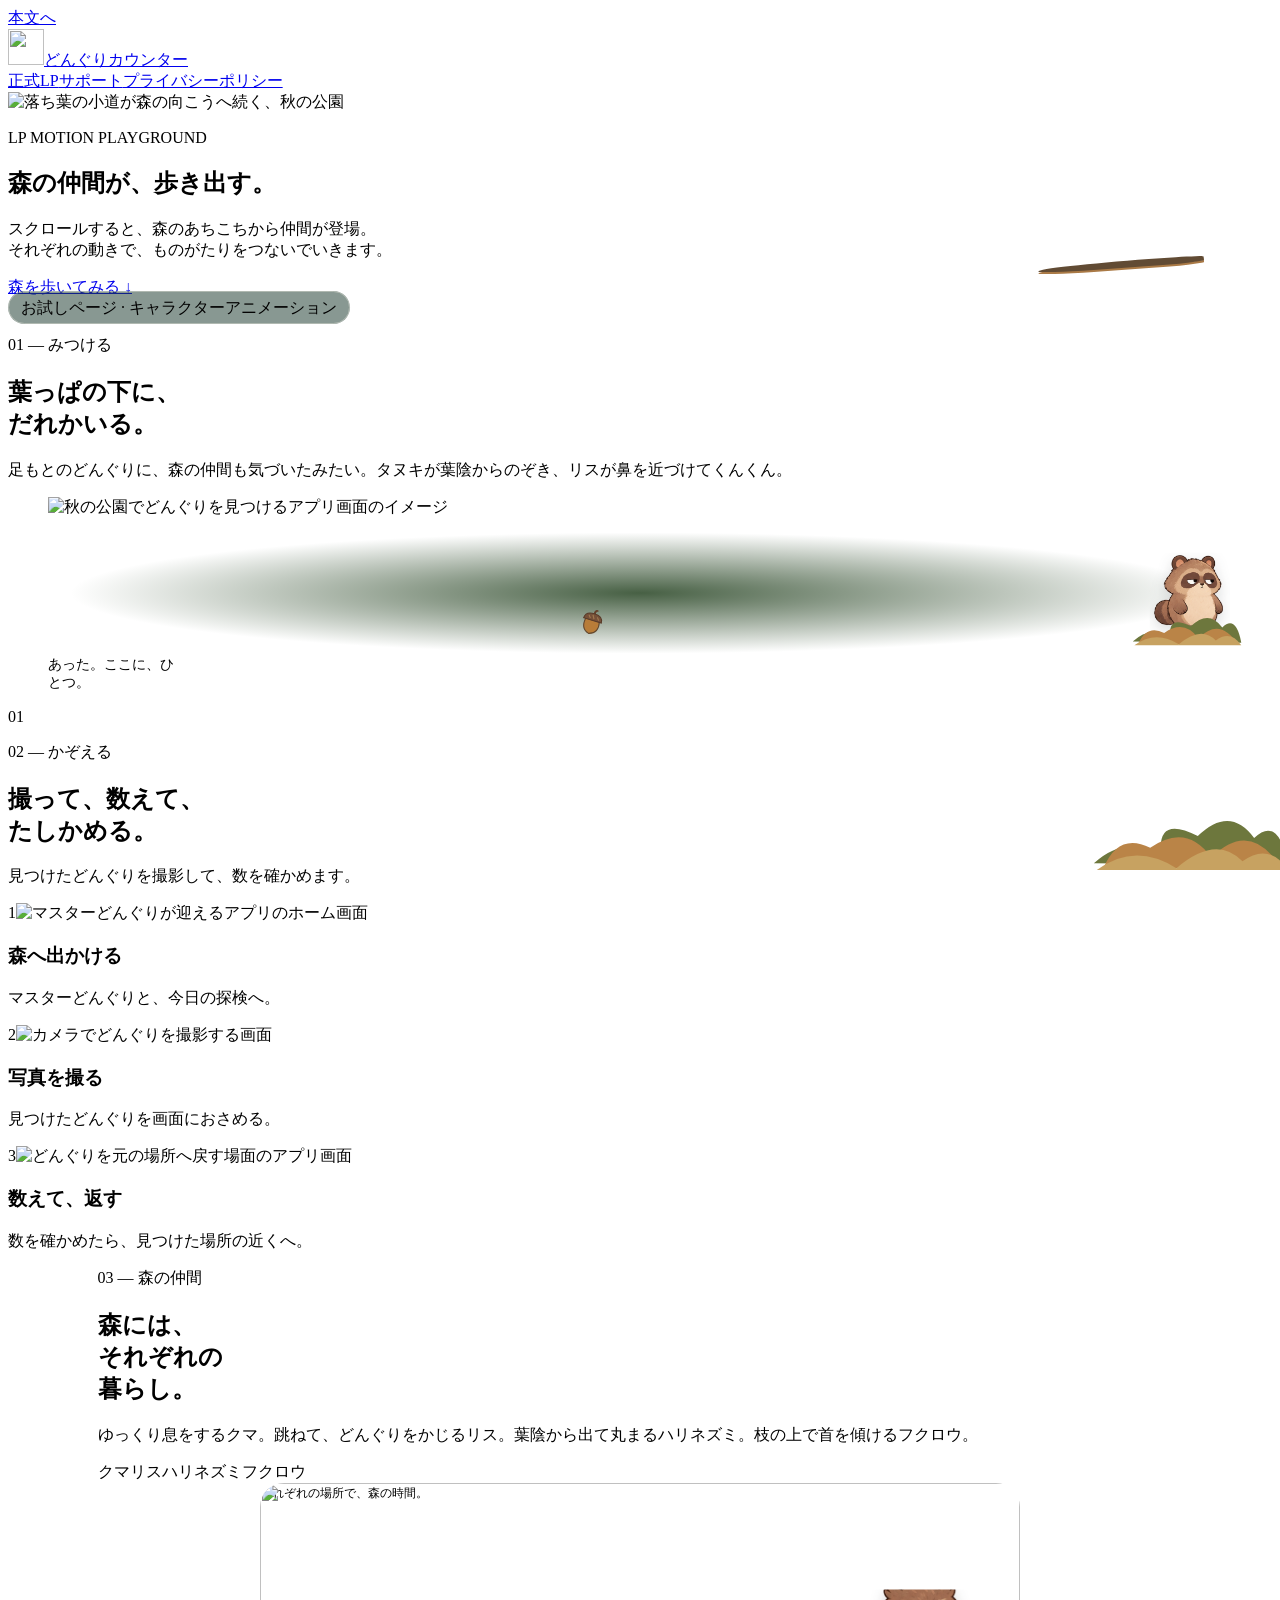
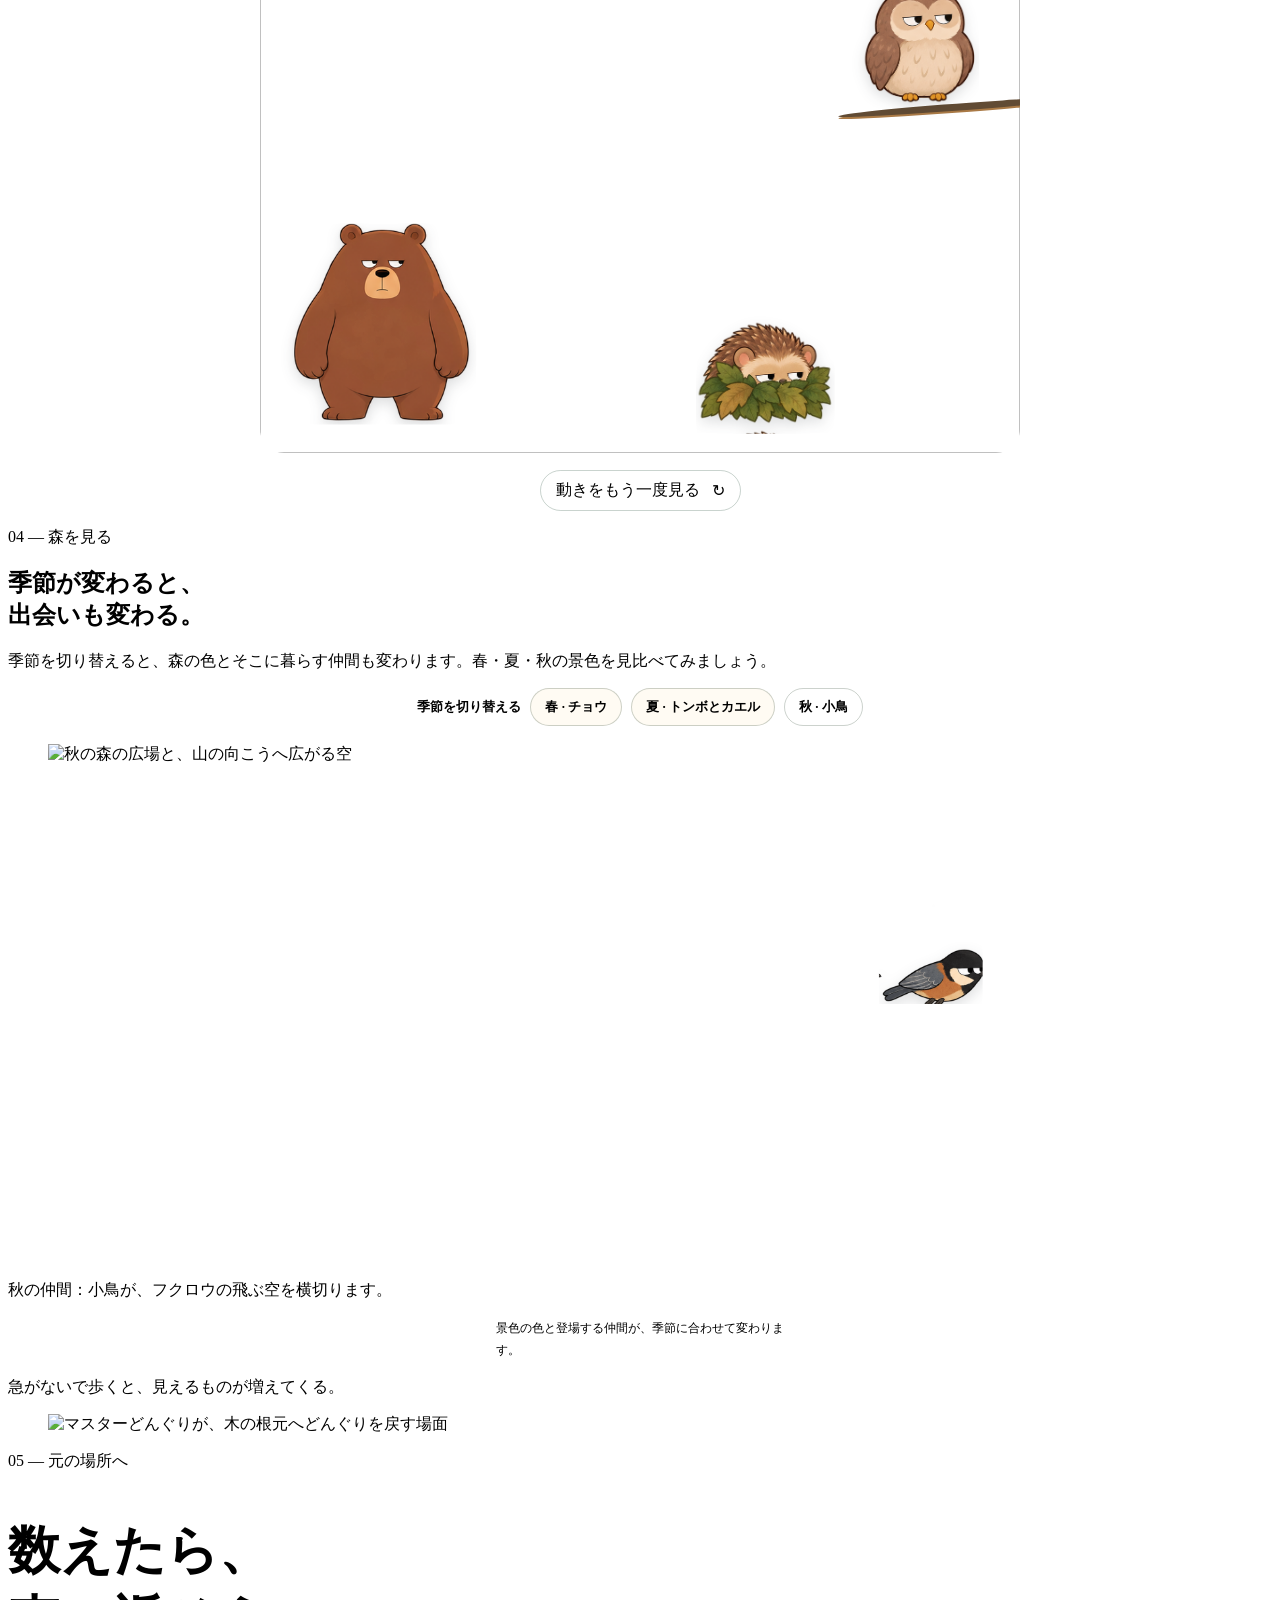
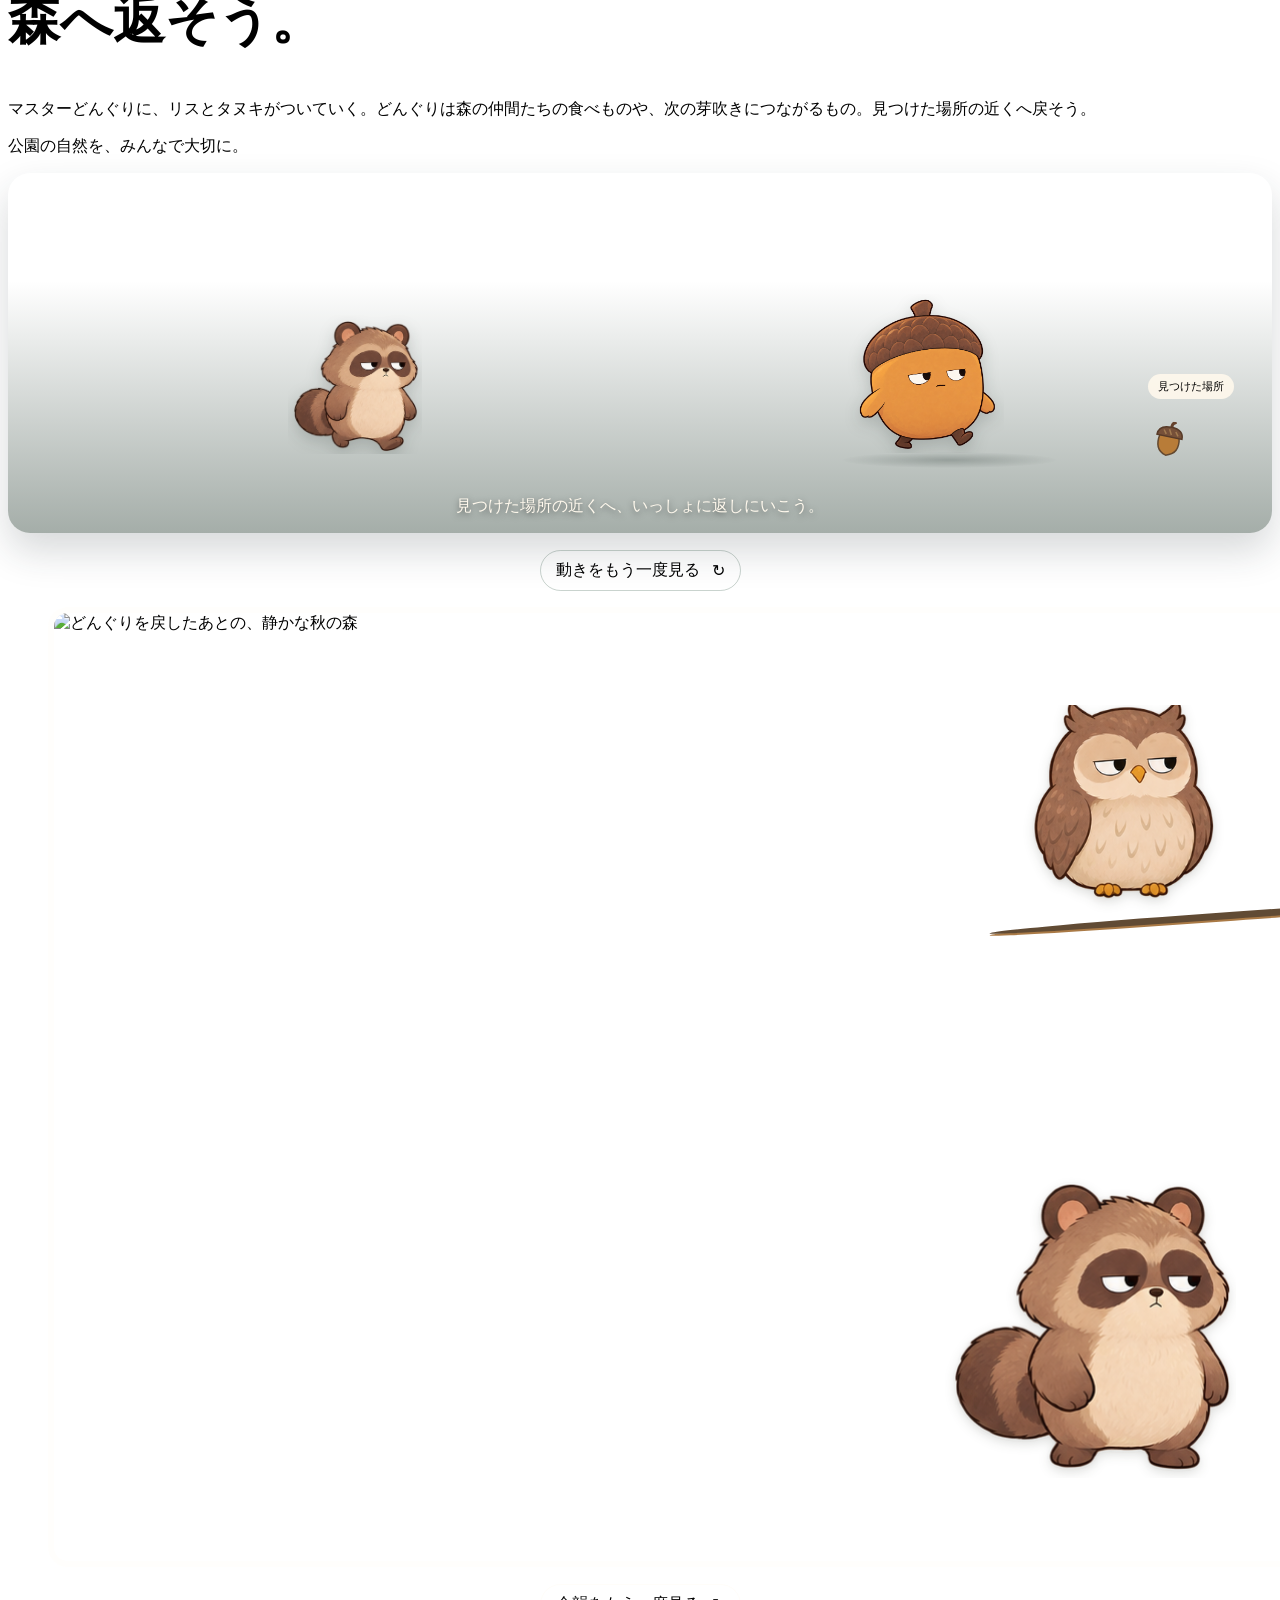
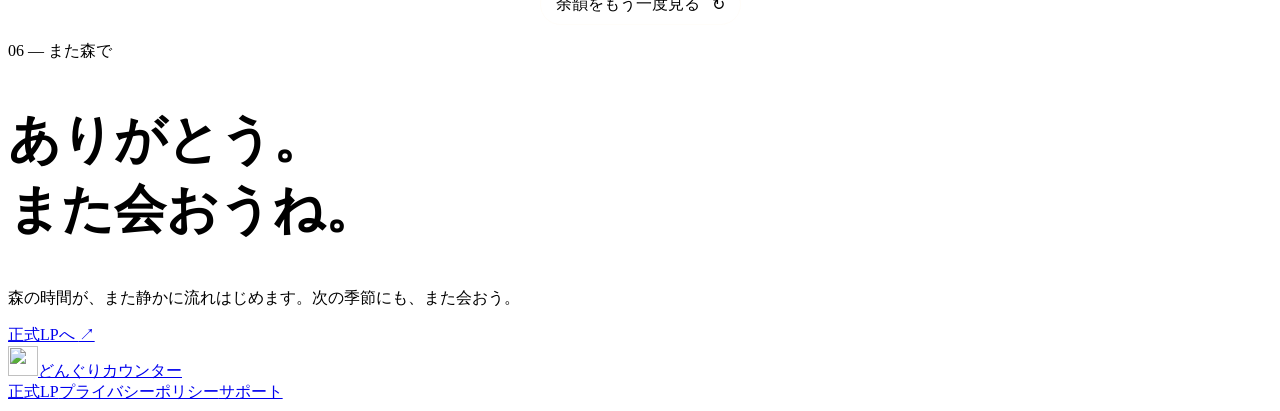
==== commit be56db4c: "Restore seasonal animal motion and master walk cycle" ====
--- a/docs/landing-motion-playground.html
+++ b/docs/landing-motion-playground.html
@@ -8,8 +8,8 @@
   <title>森の仲間が動き出す｜LP演出お試しページ</title>
   <link rel="icon" href="pattern-1-acorn-icon.png">
   <link rel="stylesheet" href="landing-motion-2.css">
-  <link rel="stylesheet" href="landing-motion-playground.css?v=20261005-animal-motion-review2">
-  <script defer src="landing-motion-playground.js?v=20261005-animal-motion-review2"></script>
+  <link rel="stylesheet" href="landing-motion-playground.css?v=20261005-season-motion-review4">
+  <script defer src="landing-motion-playground.js?v=20261005-season-motion-review4"></script>
 </head>
 <body class="playground">
   <svg class="motion-definitions" aria-hidden="true" xmlns="http://www.w3.org/2000/svg"><defs>
@@ -32,7 +32,7 @@
         <p>スクロールすると、森のあちこちから仲間が登場。<br>それぞれの動きで、ものがたりをつないでいきます。</p>
         <a class="pill-button" href="#story">森を歩いてみる <span aria-hidden="true">↓</span></a>
       </div>
-      <img class="hero-mascot hero-mascot--master" src="motion-assets/master-acorn.png" alt="" aria-hidden="true" data-enter="left" style="--enter-delay:0ms">
+      <span class="hero-master-walk" aria-hidden="true" data-enter="left" style="--enter-delay:0ms"><img class="hero-mascot hero-mascot--master" src="motion-assets/master-acorn.png" alt="" data-master-walk></span>
       <div class="hero-perch" aria-hidden="true">
         <img class="hero-bird" src="motion-assets/bird.png" alt="">
         <svg class="bird-eyelids" viewBox="0 0 1244 1264"><path d="M650 432Q720 413 831 430L825 508Q731 535 659 476Z" fill="#8b9eb5"/><path d="M906 430Q966 411 1041 430L1036 500Q962 524 910 473Z" fill="#8b9eb5"/><path d="M659 472Q735 493 818 470M912 472Q966 486 1034 467" fill="none" stroke="#514031" stroke-width="10" stroke-linecap="round"/></svg>
@@ -88,12 +88,24 @@
     </section>
 
     <section class="look" id="look" aria-labelledby="look-title">
-      <div class="look-copy" data-reveal><p class="eyebrow">04 — 森を見る</p><h2 id="look-title">数えたら、<br>景色も見てみよう。</h2><p>木の根元や落ち葉の下。ゆっくり歩くと、森の上にも気配が見つかります。</p></div>
-      <figure class="look-scene glide-scene" data-motion-threshold="0.1" data-motion-scene data-reveal>
+      <div class="look-copy" data-reveal><p class="eyebrow">04 — 森を見る</p><h2 id="look-title">季節が変わると、<br>出会いも変わる。</h2><p>季節を切り替えると、森の色とそこに暮らす仲間も変わります。春・夏・秋の景色を見比べてみましょう。</p></div>
+      <div class="season-switch" role="group" aria-label="季節の仲間の動きを試す">
+        <span>季節を切り替える</span>
+        <button type="button" data-season-choice="spring" aria-pressed="false">春 · チョウ</button>
+        <button type="button" data-season-choice="summer" aria-pressed="false">夏 · トンボとカエル</button>
+        <button type="button" data-season-choice="autumn" aria-pressed="true">秋 · 小鳥</button>
+      </div>
+      <figure class="look-scene glide-scene" data-motion-threshold="0.1" data-season="autumn" data-motion-scene data-reveal>
         <img src="motion-assets/forest-clearing.jpg" alt="秋の森の広場と、山の向こうへ広がる空" loading="lazy" width="1448" height="1086">
-        <span class="bird-flight-crop" aria-hidden="true"><img class="motion-character bird-glide" src="landing-assets/motion-test/bird/glide/frame-01.png" alt="" data-motion-frames="landing-assets/motion-test/bird/glide/frame-01.png|landing-assets/motion-test/bird/glide/frame-02.png|landing-assets/motion-test/bird/glide/frame-03.png|landing-assets/motion-test/bird/glide/frame-04.png" data-loop="true" data-frame-interval="260"></span>
+        <img class="motion-character owl-glide" src="landing-assets/motion-test/owl/glide/frame-01.png" alt="" aria-hidden="true" data-motion-frames="landing-assets/motion-test/owl/glide/frame-01.png|landing-assets/motion-test/owl/glide/frame-02.png|landing-assets/motion-test/owl/glide/frame-03.png|landing-assets/motion-test/owl/glide/frame-04.png" data-loop="true" data-frame-interval="260">
+        <img class="motion-character season-guest season-guest--spring" src="landing-assets/motion-test/butterfly/flutter/frame-01.png" alt="" aria-hidden="true" data-seasonal-actor="spring" data-motion-frames="landing-assets/motion-test/butterfly/flutter/frame-01.png|landing-assets/motion-test/butterfly/flutter/frame-02.png|landing-assets/motion-test/butterfly/flutter/frame-03.png|landing-assets/motion-test/butterfly/flutter/frame-04.png" data-loop="true" data-frame-interval="240">
+        <img class="motion-character season-guest season-guest--summer" src="landing-assets/motion-test/dragonfly/glide/frame-01.png" alt="" aria-hidden="true" data-seasonal-actor="summer" data-motion-frames="landing-assets/motion-test/dragonfly/glide/frame-01.png|landing-assets/motion-test/dragonfly/glide/frame-02.png|landing-assets/motion-test/dragonfly/glide/frame-03.png|landing-assets/motion-test/dragonfly/glide/frame-04.png" data-loop="true" data-frame-interval="240">
+        <img class="motion-character season-guest season-guest--summer season-frog" src="landing-assets/motion-test/frog/idle-blink/frame-01.png" alt="" aria-hidden="true" data-seasonal-actor="summer" data-motion-frames="landing-assets/motion-test/frog/idle-blink/frame-01.png|landing-assets/motion-test/frog/idle-blink/frame-02.png|landing-assets/motion-test/frog/idle-blink/frame-03.png|landing-assets/motion-test/frog/idle-blink/frame-04.png" data-loop="true" data-frame-interval="380">
+        <img class="motion-character season-guest season-guest--autumn is-season-current" src="landing-assets/motion-test/bird/glide/frame-01.png" alt="" aria-hidden="true" data-seasonal-actor="autumn" data-motion-frames="landing-assets/motion-test/bird/glide/frame-01.png|landing-assets/motion-test/bird/glide/frame-02.png|landing-assets/motion-test/bird/glide/frame-03.png|landing-assets/motion-test/bird/glide/frame-04.png" data-loop="true" data-frame-interval="260">
+        <svg class="season-leaves" aria-hidden="true"><use href="#leaf-shelter"/></svg>
       </figure>
-      <p class="look-motion-note">枝にいた小鳥が、秋の森の空をゆっくり横切ります。</p>
+      <p class="season-note" id="season-note" aria-live="polite">秋の仲間：小鳥が、フクロウの飛ぶ空を横切ります。</p>
+      <p class="motion-context">景色の色と登場する仲間が、季節に合わせて変わります。</p>
       <p class="look-note" data-reveal>急がないで歩くと、見えるものが増えてくる。</p>
     </section>
 
@@ -104,7 +116,7 @@
       <div class="return-copy" data-reveal><p class="eyebrow">05 — 元の場所へ</p><h2 id="return-title">数えたら、<br>森へ返そう。</h2><p>マスターどんぐりに、リスとタヌキがついていく。どんぐりは森の仲間たちの食べものや、次の芽吹きにつながるもの。見つけた場所の近くへ戻そう。</p><p class="promise-note">公園の自然を、みんなで大切に。</p></div>
       <div class="return-demo"><div class="return-journey" id="return-motion" data-motion-scene role="img" aria-label="マスターどんぐりが進み、リスとタヌキがあとを追って森へどんぐりを返しに行く">
         <span class="master-walk-shadow" aria-hidden="true"></span>
-        <img class="return-walker return-master" src="motion-assets/master-acorn.png" alt="" aria-hidden="true">
+        <span class="return-walker return-master" aria-hidden="true"><img class="master-walk-frame" src="motion-assets/master-acorn.png" alt="" data-master-walk></span>
         <img class="return-walker return-squirrel" src="motion-assets/squirrel.png" alt="" aria-hidden="true">
         <img class="return-walker return-tanuki" src="landing-assets/motion-test/tanuki/walk/frame-01.png" alt="" aria-hidden="true" data-motion-frames="landing-assets/motion-test/tanuki/walk/frame-01.png|landing-assets/motion-test/tanuki/walk/frame-02.png|landing-assets/motion-test/tanuki/walk/frame-03.png|landing-assets/motion-test/tanuki/walk/frame-04.png" data-loop="true" data-frame-interval="240" data-start-delay="1800" data-stop-after="6400">
         <svg class="return-destination" aria-hidden="true"><use href="#forest-acorn"/></svg><span class="destination-label">見つけた場所</span>
@@ -115,7 +127,7 @@
     <section class="closing" id="closing" aria-labelledby="closing-title">
       <div class="closing-demo"><figure class="closing-scene" id="closing-motion" data-reveal data-motion-scene>
         <img src="motion-assets/forest-clearing.jpg" alt="どんぐりを戻したあとの、静かな秋の森" loading="lazy" width="576" height="432">
-        <img class="closing-character closing-master" src="motion-assets/master-acorn.png" alt="" aria-hidden="true">
+        <span class="closing-character closing-master"><img src="motion-assets/master-acorn.png" alt="" aria-hidden="true"></span>
         <img class="closing-character closing-squirrel" src="motion-assets/squirrel.png" alt="" aria-hidden="true">
         <span class="closing-branch" aria-hidden="true"></span>
         <img class="closing-character closing-owl" src="landing-assets/motion-test/owl/perch-blink/frame-01.png" alt="" aria-hidden="true" data-motion-frames="landing-assets/motion-test/owl/perch-blink/frame-01.png|landing-assets/motion-test/owl/perch-blink/frame-02.png|landing-assets/motion-test/owl/perch-blink/frame-03.png|landing-assets/motion-test/owl/perch-blink/frame-04.png" data-start-delay="850" data-frame-interval="260">
--- a/docs/landing-motion-playground.css
+++ b/docs/landing-motion-playground.css
@@ -3,13 +3,18 @@
 .playground section { scroll-margin-top: 24px; }
 .playground .hero-caption { top: 91px; right: 5%; bottom: auto; padding: 7px 12px; border: 1px solid #fff9ed55; border-radius: 99px; background: #203e3488; font: 11px var(--display); transform: none; }
 .playground .hero-mascot { animation: none; }
+.hero-master-walk { position: absolute; z-index: 1; right: 24%; bottom: 7%; width: clamp(120px,16vw,210px); }
+.hero-master-walk .hero-mascot--master { position: relative; inset: auto; display: block; width: 100%; animation: none; }
+.hero.is-active .hero-master-walk .hero-mascot--master { animation: hero-master-steps .62s ease-in-out 5; transform-origin: 50% 92%; }
+@keyframes hero-master-steps { 0%,100% { transform: translateY(0) rotate(1deg); } 25% { transform: translateY(-6px) rotate(-1.6deg); } 50% { transform: translateY(0) rotate(1deg); } 75% { transform: translateY(-3px) rotate(-.8deg); } }
 .hero-perch { position: absolute; z-index: 2; width: clamp(88px, 10vw, 138px); right: 8%; top: 28%; }
 .hero-bird { width: 100%; height: auto; }
 .bird-eyelids { position: absolute; inset: 0; width: 100%; height: 100%; opacity: 0; }
 .hero.is-active .bird-eyelids { animation: bird-blink 6s 2s infinite; }
 @keyframes bird-blink { 0%, 45%, 49%, 100% { opacity: 0; } 46%, 48% { opacity: 1; } }
+.hero.is-active .hero-perch { animation: perch-settle 6s 1s ease-in-out infinite; transform-origin: 50% 90%; }
+@keyframes perch-settle { 0%,42%,54%,100% { transform: translateY(0); } 47% { transform: translateY(-3px); } 50% { transform: translateY(0); } }
 .perch-branch, .stage-branch, .closing-branch { position: absolute; z-index: 1; width: 130%; height: 7px; left: -9%; bottom: 11%; border-radius: 80% 20% 40% 40%; background: #614b34; box-shadow: 0 2px 0 #aa7a46; transform: rotate(-4deg); }
-.playground .hero-mascot--master { right: 24%; bottom: 7%; width: clamp(120px, 16vw, 210px); }
 .playground .hero-mascot--squirrel { display: block; clip-path: inset(3% 2% 5% 2%); right: 3%; bottom: 4%; width: clamp(98px, 13vw, 166px); }
 .hero.is-active .hero-mascot--squirrel { animation: squirrel-curious 5s 1.5s ease-in-out infinite; }
 @keyframes squirrel-curious { 0%, 38%, 58%, 100% { translate: 0 0; rotate: 0deg; } 46% { translate: -4px 0; rotate: -3deg; } 52% { translate: 0 0; rotate: 0deg; } }
@@ -59,21 +64,42 @@
 .replay-motion:hover { background: #375c4b0c; }
 .replay-motion:focus-visible { outline: 3px solid #b66b3e; outline-offset: 4px; }
 .replay-motion--light { color: var(--cream); border-color: #fff9ed55; }
-/* 04: one small autumn bird crosses the sky. */
+/* 04: season controls compare a small number of visitors against the autumn forest. */
 .playground .look-scene { height: clamp(330px,43vw,520px); aspect-ratio: auto; }
 .playground .look-scene > img:first-child { object-position: center 43%; }
 .glide-scene { position: relative; isolation: isolate; overflow: hidden; container-type: inline-size; }
 .glide-scene > img:first-child { position: relative; z-index: 0; }
-.bird-flight-crop { position: absolute; z-index: 2; top: 9%; left: -20%; display: block; width: clamp(80px,11vw,140px); aspect-ratio: 1.7; overflow: hidden; opacity: 0; }
-.bird-flight-crop .bird-glide { top: -82%; left: -5%; width: 106.5%; max-width: none; clip-path: none; filter: none; }
-.glide-scene.is-active .bird-flight-crop { animation: bird-cross 10s linear infinite; }
-@keyframes bird-cross { 0% { left: -20%; translate: 0 8px; opacity: 0; } 8%, 85% { opacity: 1; } 50% { translate: 0 -18px; } 100% { left: 108%; translate: 0 6px; opacity: 0; } }
-.look-motion-note { min-height: 1.8em; margin: 12px auto 0; color: var(--moss); font: 16px var(--hand); }
+.glide-scene::after { content:""; position:absolute; z-index:1; inset:0; pointer-events:none; transition:background-color .7s ease,filter .7s ease; }
+.glide-scene[data-season="spring"]::after { background:rgba(99,157,91,.24); }
+.glide-scene[data-season="summer"]::after { background:rgba(255,194,87,.2); }
+.owl-glide { top: 9%; left: -20%; width: clamp(80px,11vw,140px); opacity: 0; }
+.owl-glide.is-playing { animation: owl-cross 10s linear infinite; }
+@keyframes owl-cross { 0% { left: -20%; translate: 0 8px; opacity: 0; } 8%,85% { opacity: 1; } 50% { translate: 0 -18px; } 100% { left: 108%; translate: 0 6px; opacity: 0; } }
+.season-guest { visibility: hidden; opacity: 0; }
+.season-guest.is-season-current { visibility: visible; opacity: 1; }
+.season-guest--spring { top: 26%; left: 68%; width: clamp(48px,7vw,82px); }
+.season-guest--summer { top: 24%; left: 68%; width: clamp(54px,7vw,88px); }
+.season-leaves { display: none; position: absolute; z-index: 3; right: 6%; bottom: 7%; width: 110px; height: 38px; }
+.glide-scene[data-season="summer"] .season-leaves { display: block; }
+.season-frog { top: auto; left: auto; right: 8%; bottom: 9%; width: clamp(60px,8vw,95px); }
+.season-guest--autumn { top: 30%; left: 70%; width: clamp(65px,9vw,108px); }
+.glide-scene.is-active .season-guest--spring.is-season-current { animation: butterfly-drift 7s ease-in-out infinite; }
+.glide-scene.is-active .season-guest--summer.is-season-current:not(.season-frog) { animation: dragonfly-drift 7s ease-in-out infinite; }
+.glide-scene.is-active .season-guest--autumn.is-season-current { animation: bird-cross 9s 1.4s linear infinite; }
+@keyframes butterfly-drift { 0%,100% { left: 68%; translate: 0 0; } 50% { left: 38%; translate: 0 -24px; } }
+@keyframes dragonfly-drift { 0%,100% { left: 66%; translate: 0 0; } 50% { left: 40%; translate: 0 18px; } }
+@keyframes bird-cross { 0% { left: 105%; opacity: 0; } 8%,85% { opacity: 1; } 100% { left: -18%; opacity: 0; } }
+.season-switch { display: flex; flex-wrap: wrap; align-items: center; justify-content: center; gap: 9px; margin: 0 auto 18px; color: var(--deep); font-size: 13px; font-weight: 800; }
+.season-switch button { padding: 9px 14px; border: 1px solid #2d43303d; border-radius: 99px; background: #fff9eda8; color: var(--deep); font: inherit; cursor: pointer; }
+.season-switch button[aria-pressed="true"] { background: var(--deep); color: var(--cream); }
+.season-note { min-height: 1.8em; margin: 12px auto 0; color: var(--moss); font: 16px var(--hand); }
+.motion-context { margin: 9px auto 0; max-width: 48ch; color: var(--muted); font-size: 12px; line-height: 1.8; }
 /* 05: each animal moves steadily towards the marked return spot and stays there. */
 .return-demo { grid-column: 1/-1; min-width: 0; }
 .return-journey { position: relative; min-height: clamp(270px,31vw,360px); overflow: hidden; border-radius: 22px; background: linear-gradient(0deg,#1f352967,transparent 70%),url("motion-assets/forest-clearing.jpg") center 66%/cover; box-shadow: 0 18px 38px #1f2b312e; }
 .return-walker { position: absolute; z-index: 2; bottom: 20%; width: 14%; max-width: 145px; height: auto; object-fit: contain; opacity: 0; filter: drop-shadow(0 6px 8px #0f19172e); clip-path: inset(3% 2% 5% 2%); }
 .return-master { --walk-from: -20%; --walk-to: 66%; width: 16%; max-width: 165px; transform-origin: 50% 92%; }
+.return-master .master-walk-frame { display:block; width:100%; height:auto; }
 .return-squirrel { --walk-from: -22%; --walk-to: 43%; width: 13%; max-width: 118px; transform-origin: 50% 92%; }
 .return-journey .return-tanuki { --walk-from: -25%; --walk-to: 22%; width: 15%; max-width: 138px; bottom: 20%; right: auto; }
 .master-walk-shadow { position: absolute; z-index: 1; bottom: 18%; left: var(--walk-from, -20%); width: 17%; height: 16px; border-radius: 50%; background: radial-gradient(ellipse, #19272266, #19272200 72%); opacity: 0; }
@@ -96,7 +122,12 @@
 .playground .closing-scene > img:first-child { position: absolute; z-index: 0; inset: 0; width: 100%; height: 100%; aspect-ratio: auto; object-fit: cover; border: 0; border-radius: 0; }
 .playground .closing-scene > .closing-character { position: absolute; z-index: 2; width: 20%; height: auto; max-width: none; aspect-ratio: auto; object-fit: contain; border: 0; border-radius: 0; clip-path: inset(3% 2% 5% 2%); filter: drop-shadow(0 4px 6px #1f231929); }
 .playground .closing-scene .closing-master { width: 25%; left: 37%; bottom: 8%; }
+.playground .closing-scene .closing-master img { display:block; width:100%; height:auto; }
 .playground .closing-scene .closing-squirrel { width: 21%; left: 9%; bottom: 7%; }
+.closing-scene.is-active .closing-master { animation: closing-master-settle 5s 1.2s ease-in-out 1 both; transform-origin:50% 95%; }
+.closing-scene.is-active .closing-squirrel { animation: closing-squirrel-tail 5s 1.2s ease-in-out 1 both; transform-origin:74% 79%; }
+@keyframes closing-master-settle { 0%,72%,100% { transform:translateY(0) rotate(0); } 80% { transform:translateY(-4px) rotate(-1.3deg); } 88% { transform:translateY(0) rotate(.5deg); } }
+@keyframes closing-squirrel-tail { 0%,74%,100% { transform:rotate(0); } 80% { transform:rotate(-1.5deg); } 86% { transform:rotate(1deg); } 92% { transform:rotate(0); } }
 .playground .closing-scene .closing-tanuki { width: 24%; left: 70%; bottom: 7%; }
 .playground .closing-scene .closing-owl { width: 18%; right: 7%; top: 9%; }
 .closing-branch { width: 29%; left: auto; right: -3%; top: 32%; bottom: auto; }
@@ -114,7 +145,7 @@
  .playground .hero h1 { font-size: clamp(34px,9.4vw,58px); }
  .playground .hero-copy { max-width: 570px; }
  .playground .hero-caption { display: block; top: 74px; right: 18px; font-size: 10px; }
- .playground .hero-mascot--master { right: 38%; bottom: 8%; width: clamp(120px,29vw,160px); }
+ .hero-master-walk { right: 38%; bottom: 8%; width: clamp(120px,29vw,160px); }
  .playground .hero-mascot--squirrel { right: 4%; bottom: 7%; width: clamp(91px,24vw,120px); }
  .hero-perch { right: 5%; top: auto; bottom: 27%; width: 87px; }
  .hero-leaves { right: -2%; bottom: 6%; width: 145px; height: 50px; }
@@ -130,7 +161,14 @@
  .stage-branch { top: 40%; }
  .playground .look h2 { font-size: clamp(28px,8vw,40px); }
  .playground .look-scene { height: auto; aspect-ratio: 4/3; }
- .bird-flight-crop { width: 80px; }
+ .owl-glide { width: 80px; }
+ .season-guest--spring, .season-guest--summer { width: 53px; }
+ .season-frog { width: 62px; }
+ .season-guest--autumn { width: 70px; }
+ .season-switch { gap: 7px; font-size: 11px; }
+ .season-switch > span { flex-basis: 100%; margin-bottom: 3px; }
+ .season-switch button { padding: 9px 10px; }
+ .season-note { font-size: 14px; line-height: 1.8; }
  .look-motion-note { font-size: 14px; line-height: 1.8; }
  .playground .return { grid-template-columns: 1fr; }
  .return-journey { min-height: 250px; }
@@ -148,7 +186,8 @@
 @media (prefers-reduced-motion: reduce) {
  .playground [data-reveal], .playground [data-enter] { opacity: 1 !important; transform: none !important; }
  .bird-eyelids { display: none; }
- .glide-scene.is-active .bird-flight-crop { left: 17%; opacity: 1; translate: none; animation: none !important; }
+ .glide-scene.is-active .owl-glide { left: 17%; opacity: 1; translate: none; animation: none !important; }
+ .glide-scene.is-active .season-guest.is-season-current { animation: none !important; }
  .playground .return-journey .return-walker { animation: none !important; left: var(--walk-to); opacity: 1; translate: none; rotate: none; }
  .master-walk-shadow { animation: none !important; left: 66%; opacity: .55; }
  .replay-motion { display: none; }
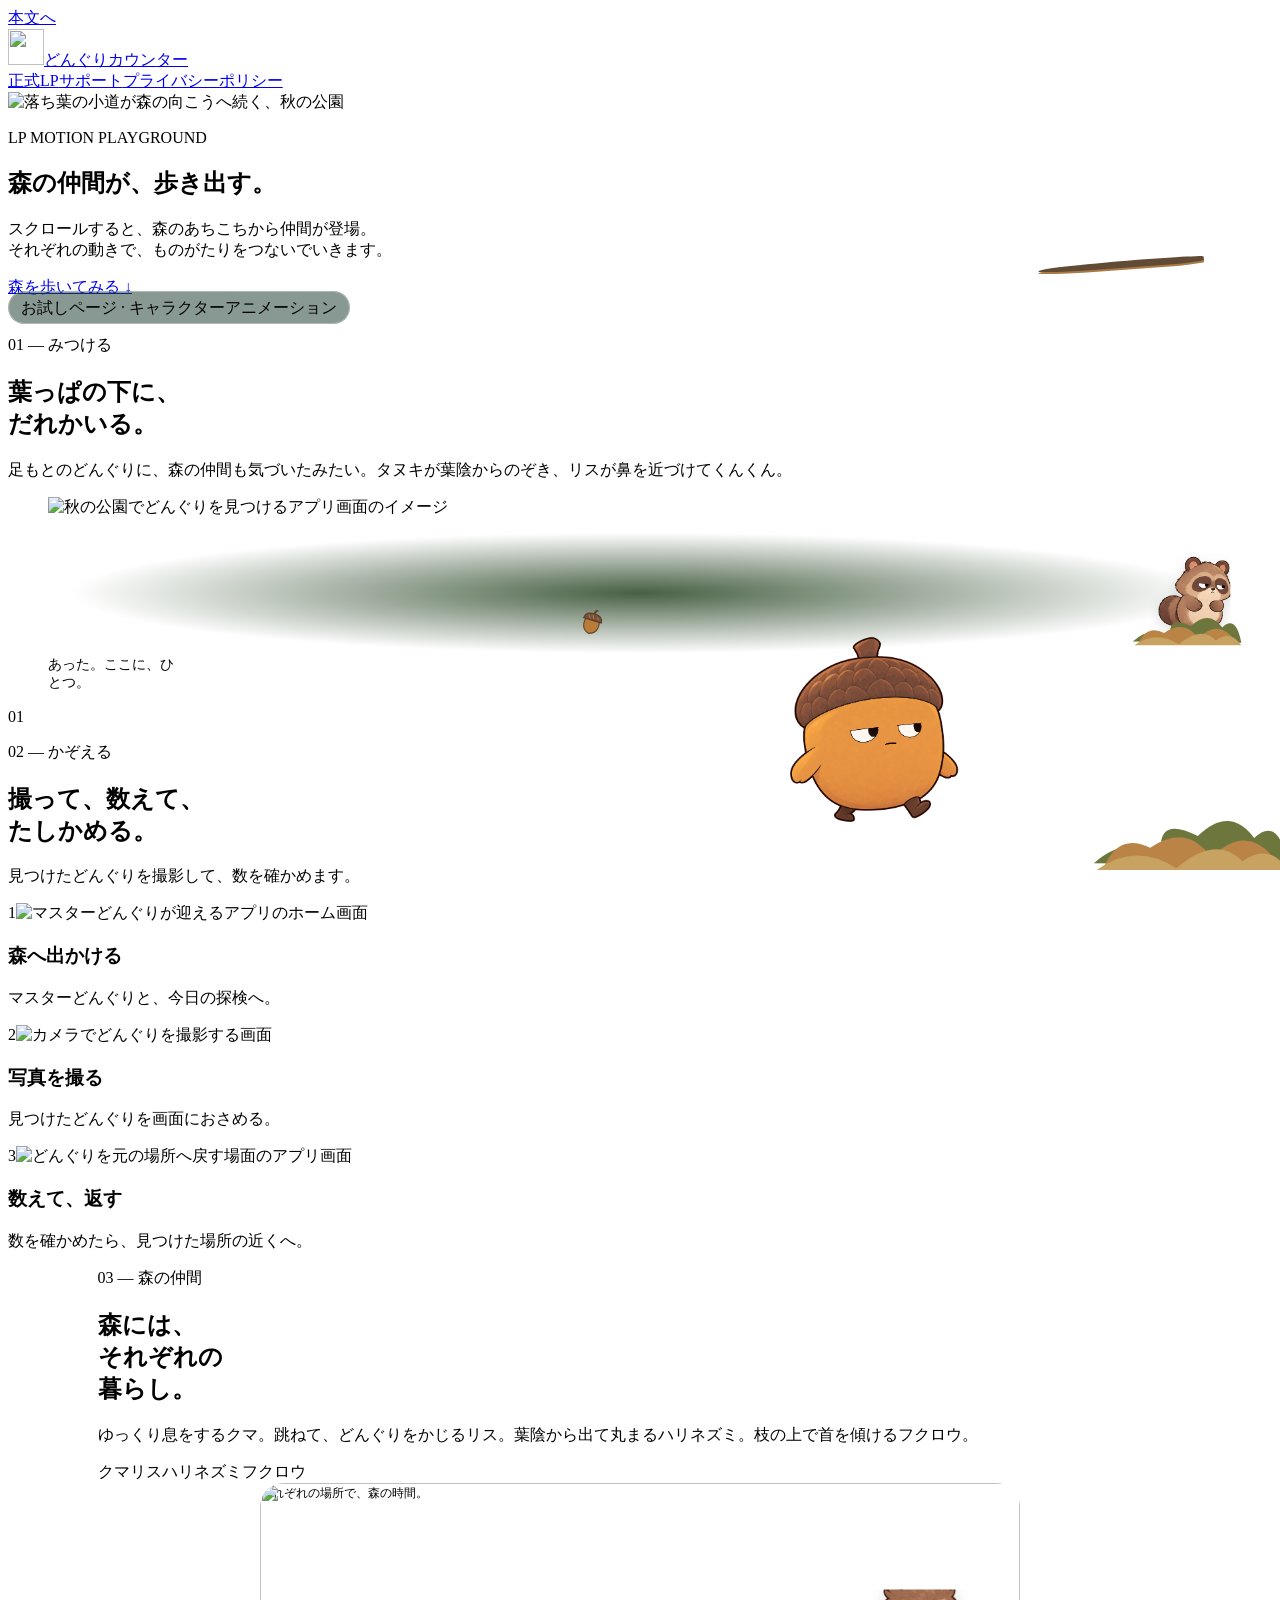
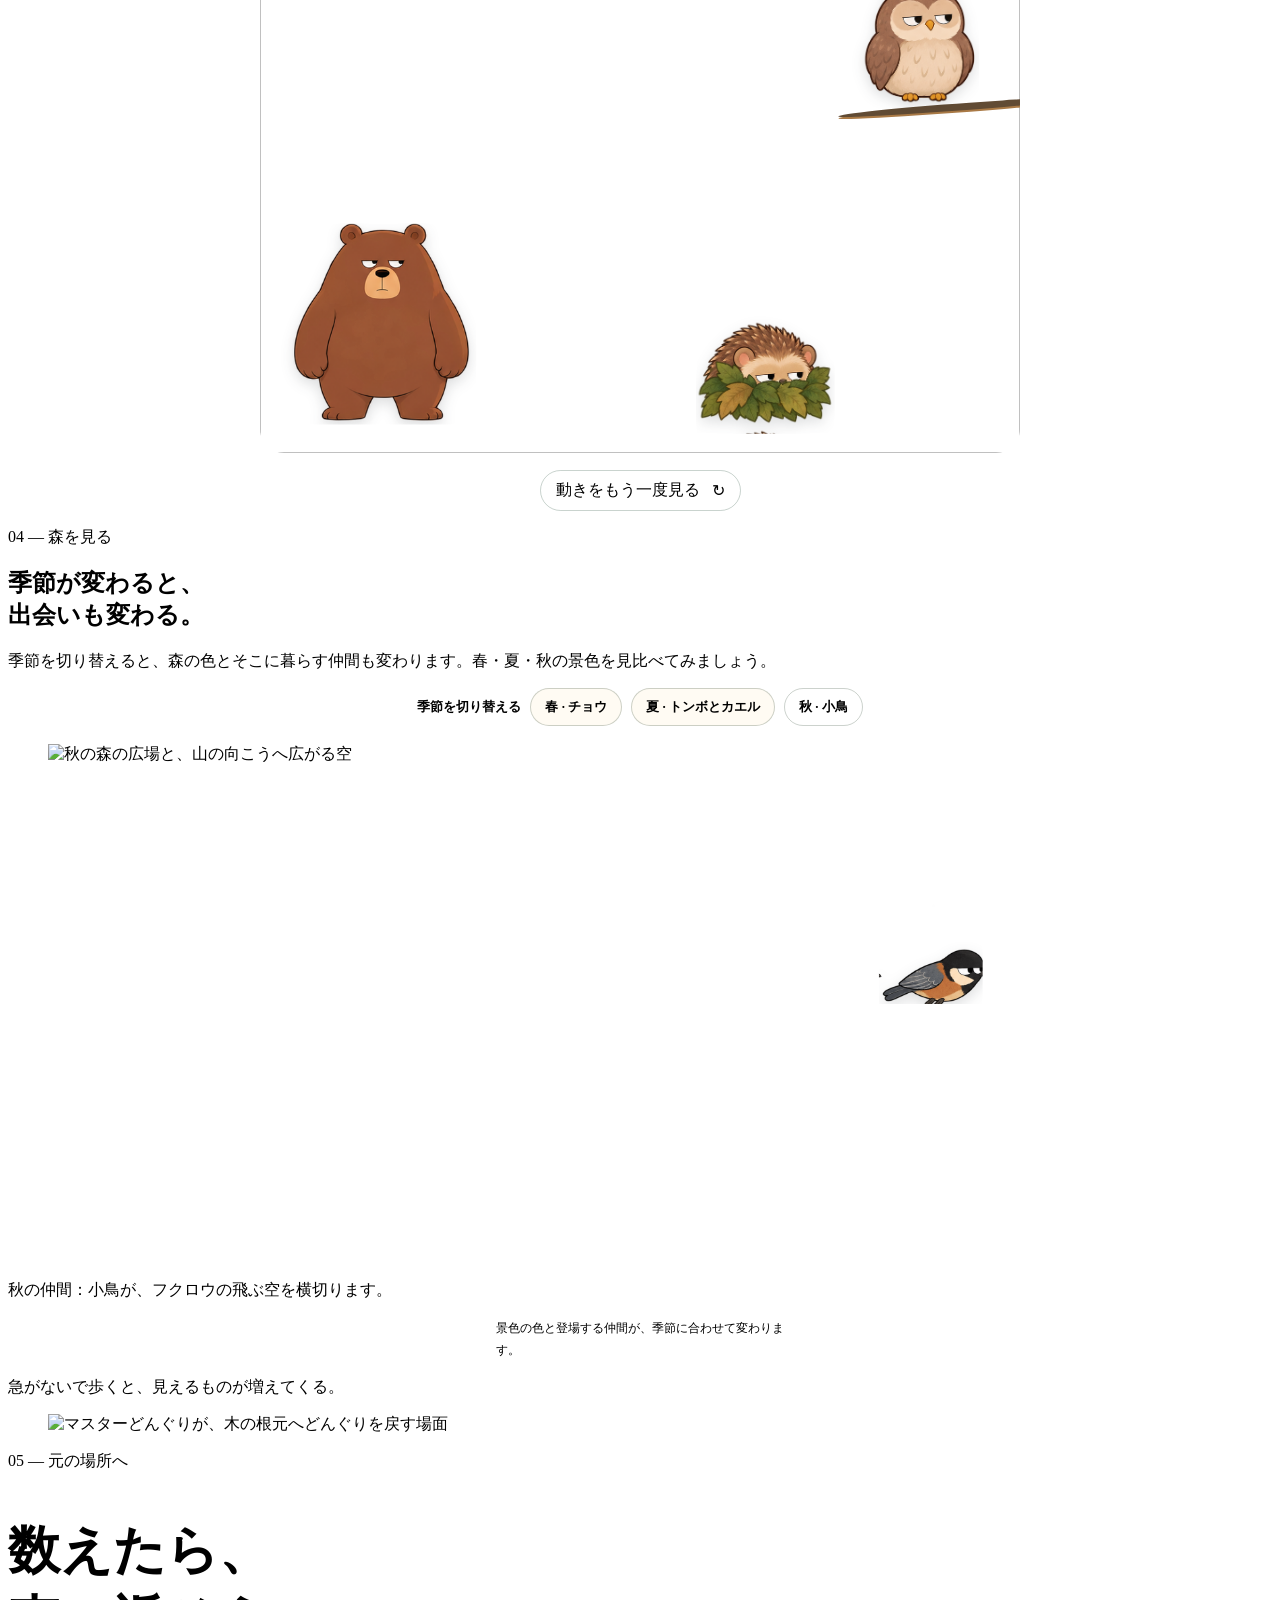
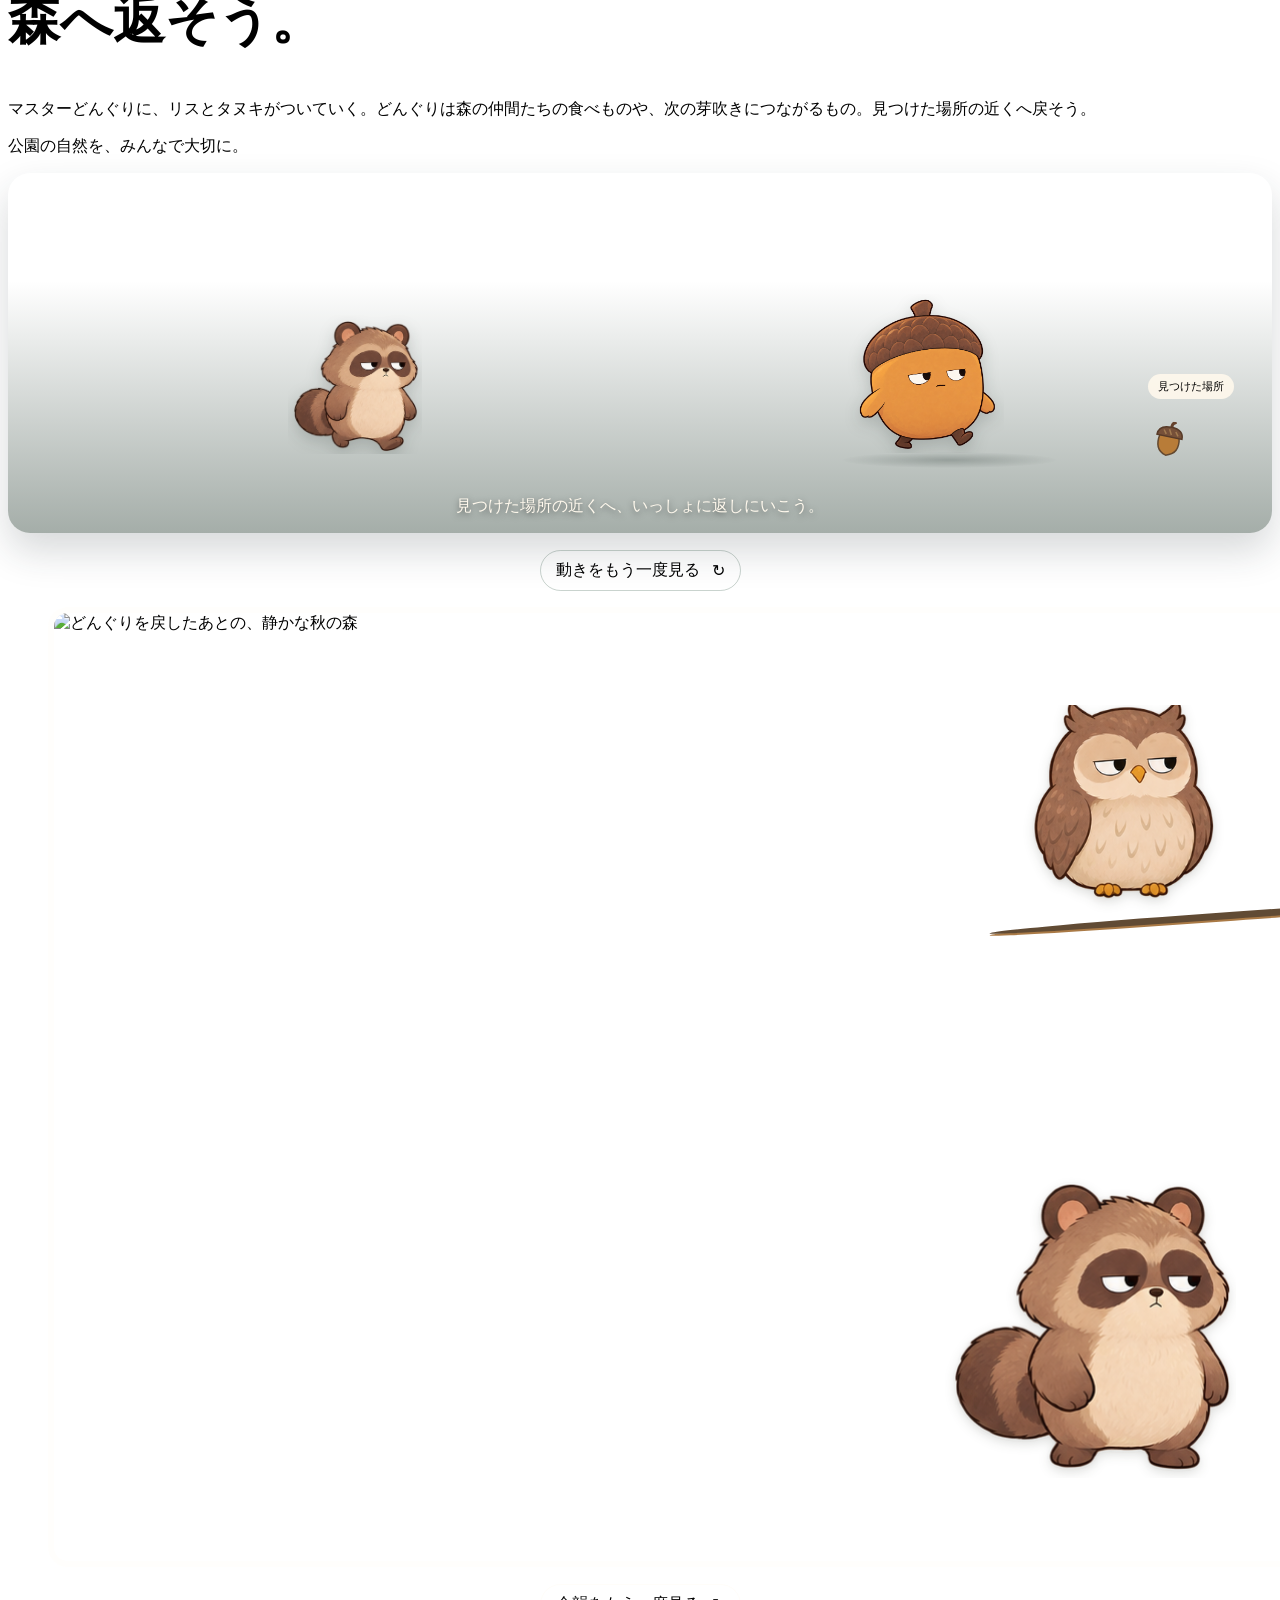
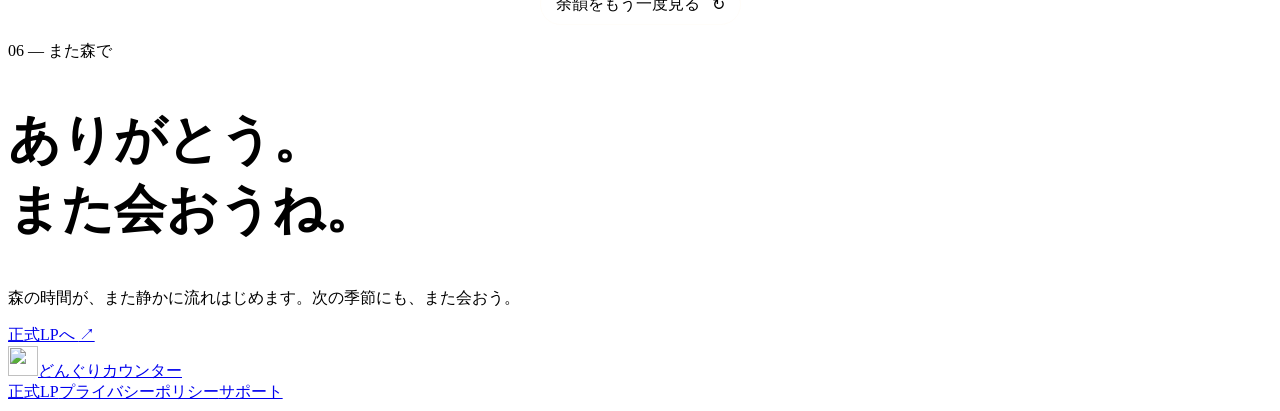
==== commit 21585485: "Synchronize master sprite steps with the walking cycle" ====
--- a/docs/landing-motion-playground.html
+++ b/docs/landing-motion-playground.html
@@ -8,8 +8,8 @@
   <title>森の仲間が動き出す｜LP演出お試しページ</title>
   <link rel="icon" href="pattern-1-acorn-icon.png">
   <link rel="stylesheet" href="landing-motion-2.css">
-  <link rel="stylesheet" href="landing-motion-playground.css?v=20261005-season-motion-review4">
-  <script defer src="landing-motion-playground.js?v=20261005-season-motion-review4"></script>
+  <link rel="stylesheet" href="landing-motion-playground.css?v=20261005-season-motion-review5">
+  <script defer src="landing-motion-playground.js?v=20261005-season-motion-review5"></script>
 </head>
 <body class="playground">
   <svg class="motion-definitions" aria-hidden="true" xmlns="http://www.w3.org/2000/svg"><defs>
@@ -32,7 +32,7 @@
         <p>スクロールすると、森のあちこちから仲間が登場。<br>それぞれの動きで、ものがたりをつないでいきます。</p>
         <a class="pill-button" href="#story">森を歩いてみる <span aria-hidden="true">↓</span></a>
       </div>
-      <span class="hero-master-walk" aria-hidden="true" data-enter="left" style="--enter-delay:0ms"><img class="hero-mascot hero-mascot--master" src="motion-assets/master-acorn.png" alt="" data-master-walk></span>
+      <span class="hero-master-walk" aria-hidden="true" data-enter="left" style="--enter-delay:0ms"><img class="hero-mascot hero-mascot--master" src="motion-assets/master-acorn.png" alt="" data-master-walk data-walk-steps="8"></span>
       <div class="hero-perch" aria-hidden="true">
         <img class="hero-bird" src="motion-assets/bird.png" alt="">
         <svg class="bird-eyelids" viewBox="0 0 1244 1264"><path d="M650 432Q720 413 831 430L825 508Q731 535 659 476Z" fill="#8b9eb5"/><path d="M906 430Q966 411 1041 430L1036 500Q962 524 910 473Z" fill="#8b9eb5"/><path d="M659 472Q735 493 818 470M912 472Q966 486 1034 467" fill="none" stroke="#514031" stroke-width="10" stroke-linecap="round"/></svg>
--- a/docs/landing-motion-playground.css
+++ b/docs/landing-motion-playground.css
@@ -5,7 +5,7 @@
 .playground .hero-mascot { animation: none; }
 .hero-master-walk { position: absolute; z-index: 1; right: 24%; bottom: 7%; width: clamp(120px,16vw,210px); }
 .hero-master-walk .hero-mascot--master { position: relative; inset: auto; display: block; width: 100%; animation: none; }
-.hero.is-active .hero-master-walk .hero-mascot--master { animation: hero-master-steps .62s ease-in-out 5; transform-origin: 50% 92%; }
+.hero.is-active .hero-master-walk .hero-mascot--master { animation: hero-master-steps .68s ease-in-out 2; transform-origin: 50% 92%; }
 @keyframes hero-master-steps { 0%,100% { transform: translateY(0) rotate(1deg); } 25% { transform: translateY(-6px) rotate(-1.6deg); } 50% { transform: translateY(0) rotate(1deg); } 75% { transform: translateY(-3px) rotate(-.8deg); } }
 .hero-perch { position: absolute; z-index: 2; width: clamp(88px, 10vw, 138px); right: 8%; top: 28%; }
 .hero-bird { width: 100%; height: auto; }
@@ -103,8 +103,8 @@
 .return-squirrel { --walk-from: -22%; --walk-to: 43%; width: 13%; max-width: 118px; transform-origin: 50% 92%; }
 .return-journey .return-tanuki { --walk-from: -25%; --walk-to: 22%; width: 15%; max-width: 138px; bottom: 20%; right: auto; }
 .master-walk-shadow { position: absolute; z-index: 1; bottom: 18%; left: var(--walk-from, -20%); width: 17%; height: 16px; border-radius: 50%; background: radial-gradient(ellipse, #19272266, #19272200 72%); opacity: 0; }
-.return-journey.has-played .return-master { animation: return-walk 6.4s linear both, master-steps .533s ease-in-out 12; }
-.return-journey.has-played .master-walk-shadow { animation: shadow-walk 6.4s linear both, shadow-steps .533s ease-in-out 12; }
+.return-journey.has-played .return-master { animation: return-walk 6.4s linear both, master-steps .68s ease-in-out 9.4117647; }
+.return-journey.has-played .master-walk-shadow { animation: shadow-walk 6.4s linear both, shadow-steps .68s ease-in-out 9.4117647; }
 .return-journey.has-played .return-squirrel { animation: return-walk 6.4s 1s linear both, squirrel-steps .533s 1s ease-in-out 12; }
 .return-journey.has-played .return-tanuki { animation: return-walk 6.4s 1.8s linear both; }
 @keyframes return-walk { 0% { left: var(--walk-from); opacity: 0; } 12% { opacity: 1; } 100% { left: var(--walk-to); opacity: 1; } }
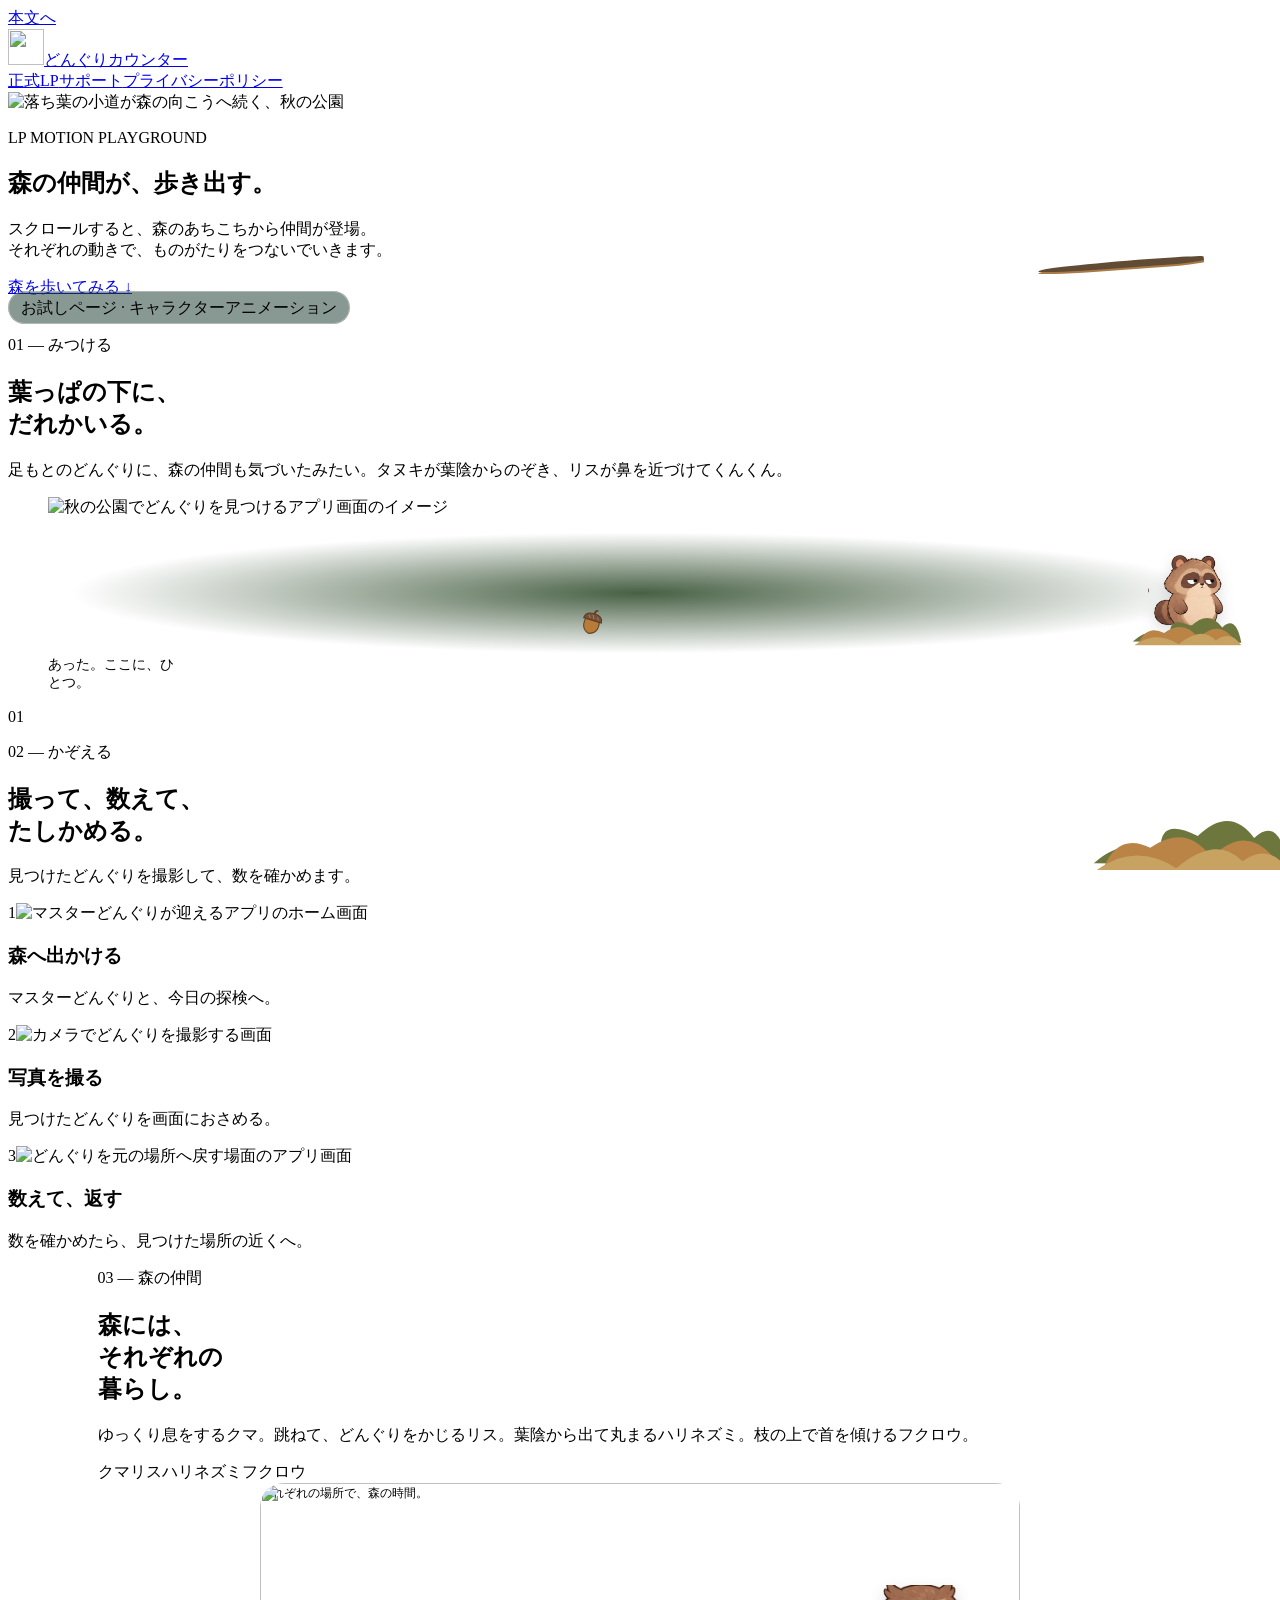
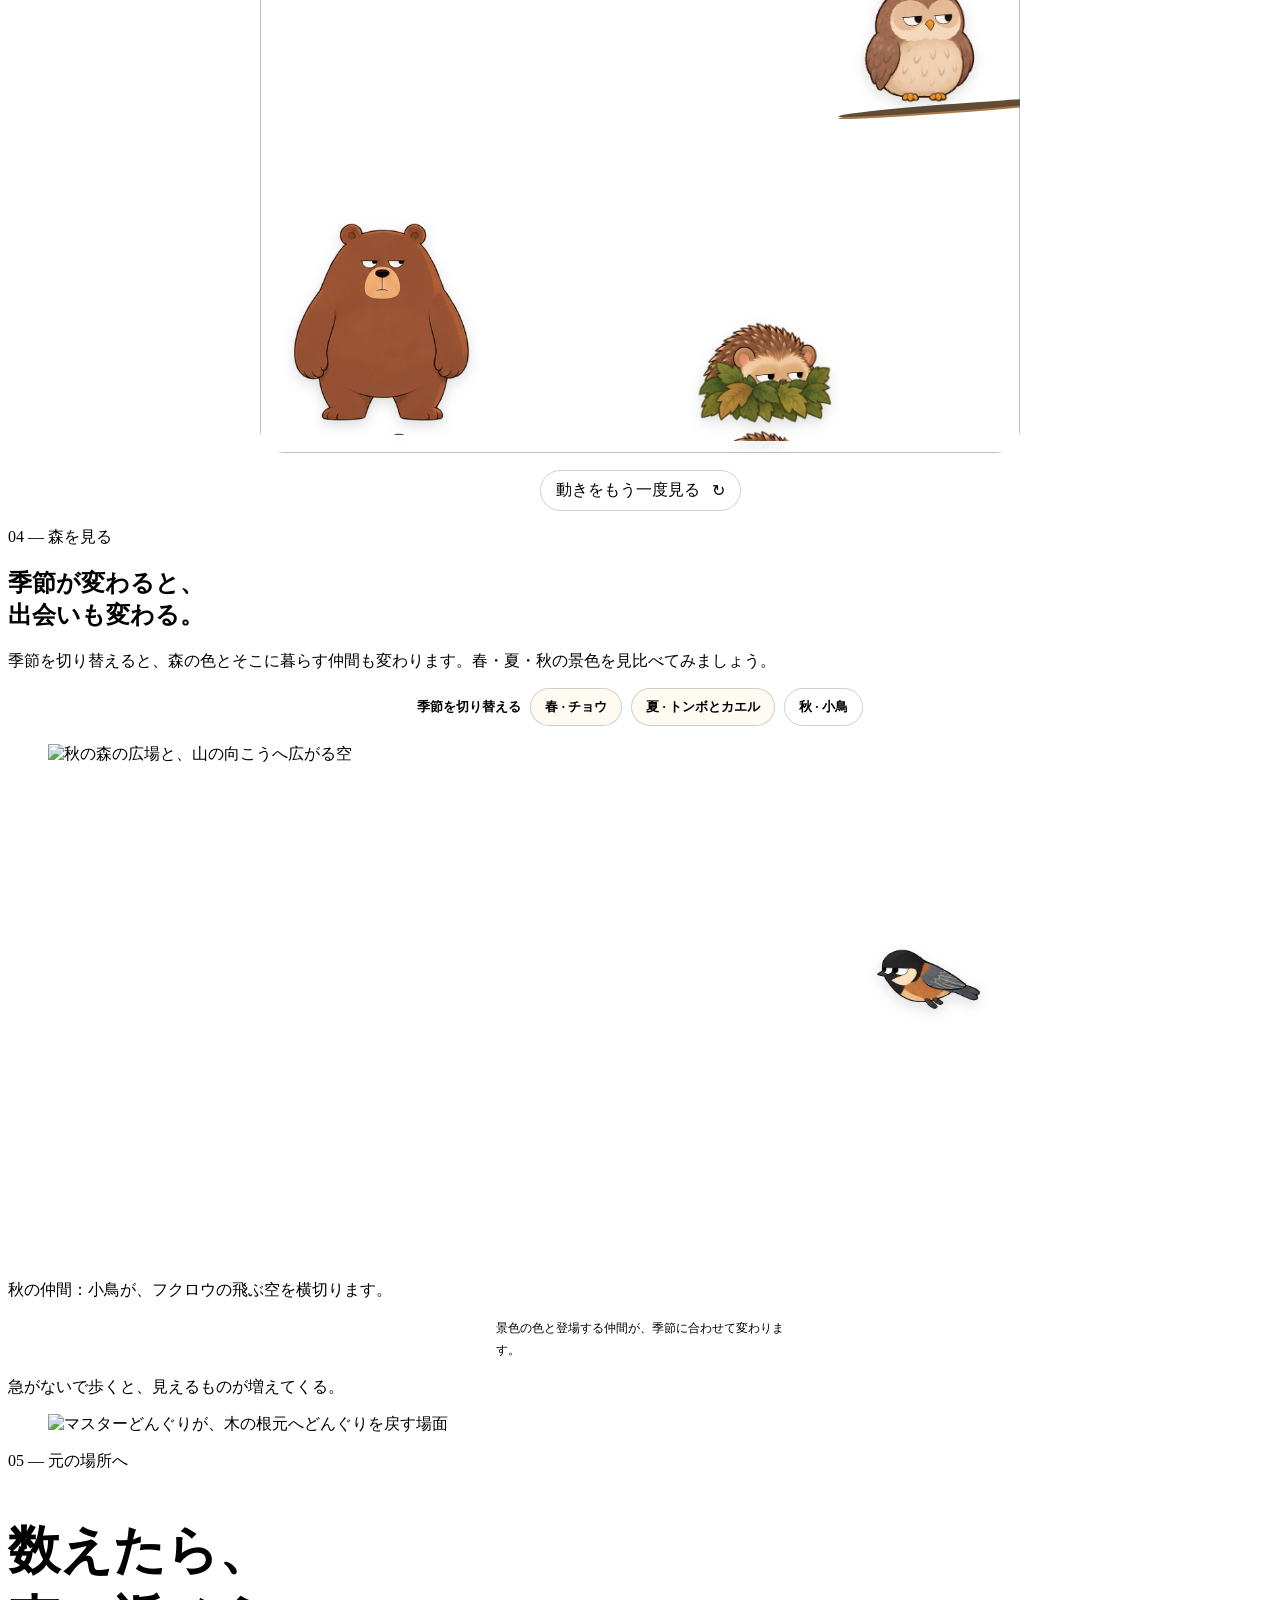
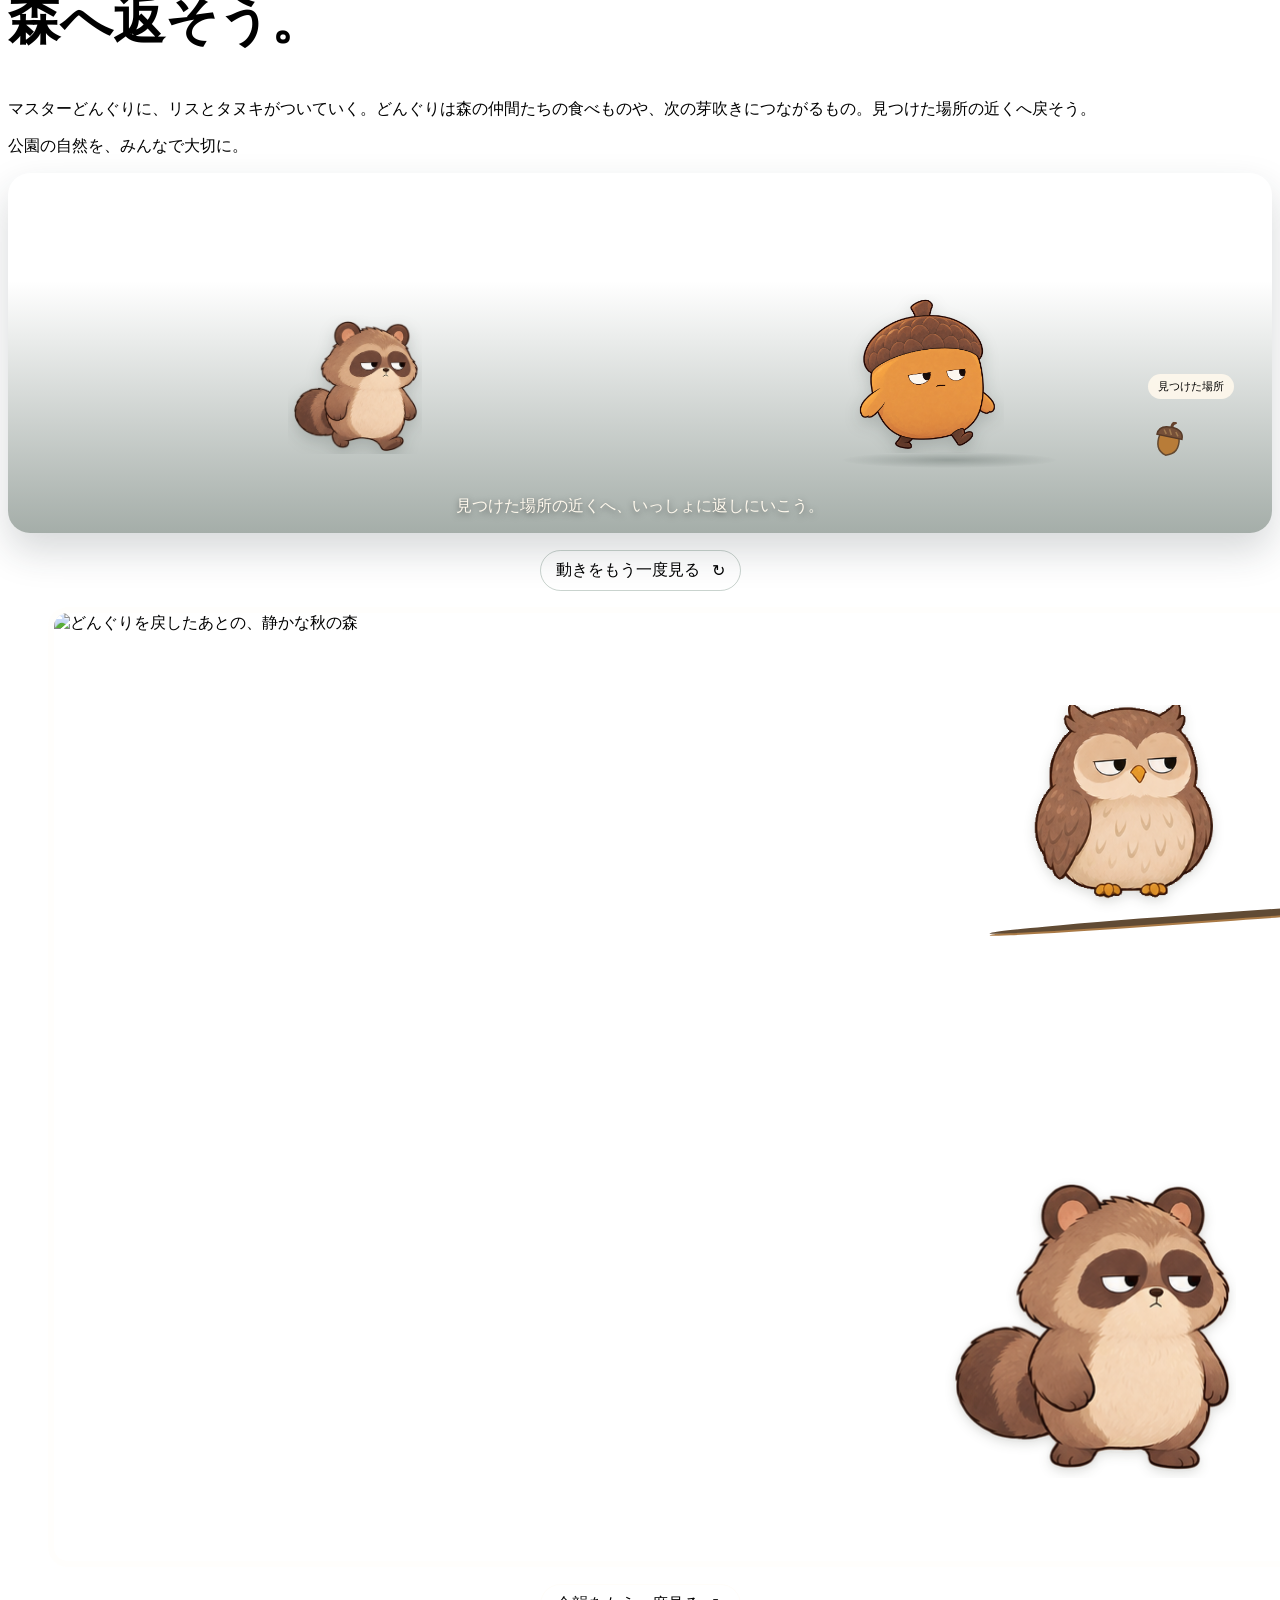
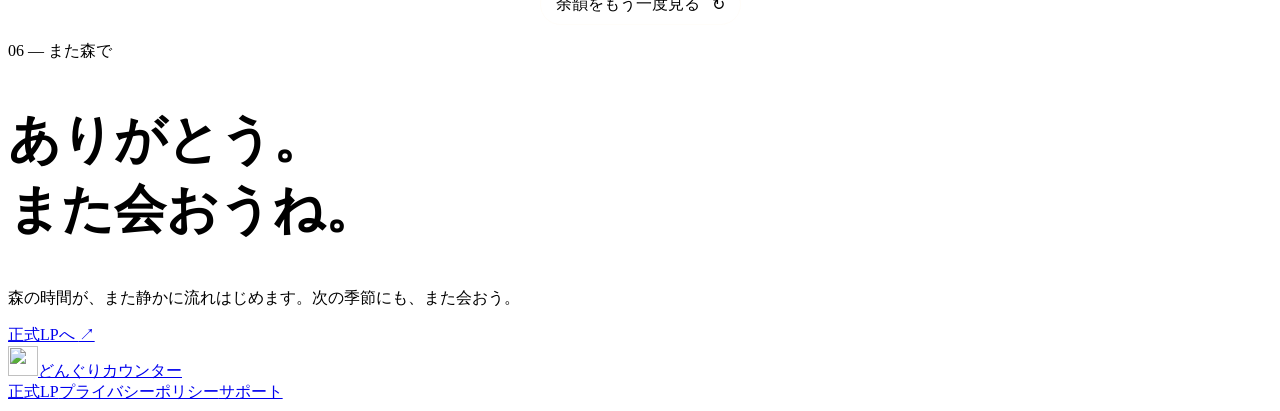
==== commit 2c722863: "Remove neighboring bird and owl frame artifacts" ====
--- a/docs/landing-motion-playground.html
+++ b/docs/landing-motion-playground.html
@@ -97,7 +97,7 @@
       </div>
       <figure class="look-scene glide-scene" data-motion-threshold="0.1" data-season="autumn" data-motion-scene data-reveal>
         <img src="motion-assets/forest-clearing.jpg" alt="秋の森の広場と、山の向こうへ広がる空" loading="lazy" width="1448" height="1086">
-        <img class="motion-character owl-glide" src="landing-assets/motion-test/owl/glide/frame-01.png" alt="" aria-hidden="true" data-motion-frames="landing-assets/motion-test/owl/glide/frame-01.png|landing-assets/motion-test/owl/glide/frame-02.png|landing-assets/motion-test/owl/glide/frame-03.png|landing-assets/motion-test/owl/glide/frame-04.png" data-loop="true" data-frame-interval="260">
+        <img class="motion-character owl-glide" src="landing-assets/motion-test/owl/glide/frame-01.png" alt="" aria-hidden="true" data-motion-frames="landing-assets/motion-test/owl/glide/frame-01.png|landing-assets/motion-test/owl/glide/frame-04.png" data-loop="true" data-frame-interval="260">
         <img class="motion-character season-guest season-guest--spring" src="landing-assets/motion-test/butterfly/flutter/frame-01.png" alt="" aria-hidden="true" data-seasonal-actor="spring" data-motion-frames="landing-assets/motion-test/butterfly/flutter/frame-01.png|landing-assets/motion-test/butterfly/flutter/frame-02.png|landing-assets/motion-test/butterfly/flutter/frame-03.png|landing-assets/motion-test/butterfly/flutter/frame-04.png" data-loop="true" data-frame-interval="240">
         <img class="motion-character season-guest season-guest--summer" src="landing-assets/motion-test/dragonfly/glide/frame-01.png" alt="" aria-hidden="true" data-seasonal-actor="summer" data-motion-frames="landing-assets/motion-test/dragonfly/glide/frame-01.png|landing-assets/motion-test/dragonfly/glide/frame-02.png|landing-assets/motion-test/dragonfly/glide/frame-03.png|landing-assets/motion-test/dragonfly/glide/frame-04.png" data-loop="true" data-frame-interval="240">
         <img class="motion-character season-guest season-guest--summer season-frog" src="landing-assets/motion-test/frog/idle-blink/frame-01.png" alt="" aria-hidden="true" data-seasonal-actor="summer" data-motion-frames="landing-assets/motion-test/frog/idle-blink/frame-01.png|landing-assets/motion-test/frog/idle-blink/frame-02.png|landing-assets/motion-test/frog/idle-blink/frame-03.png|landing-assets/motion-test/frog/idle-blink/frame-04.png" data-loop="true" data-frame-interval="380">
--- a/docs/landing-motion-playground.css
+++ b/docs/landing-motion-playground.css
@@ -25,14 +25,15 @@
 .motion-ready:not(.motion-reduced) [data-enter="right"] { transform: translateX(130%); }
 .motion-ready:not(.motion-reduced) [data-enter="bottom"] { transform: translateY(65%); }
 .motion-ready:not(.motion-reduced) .has-played [data-enter] { opacity: 1; transform: none; }
-.motion-character { position: absolute; z-index: 2; width: 100px; height: auto; max-width: none; object-fit: contain; border: 0; border-radius: 0; box-shadow: none; clip-path: inset(3% 2% 5% 2%); filter: drop-shadow(0 5px 7px #262b3129); pointer-events: none; }
+.motion-character { position: absolute; z-index: 2; width: 100px; height: auto; max-width: none; object-fit: contain; border: 0; border-radius: 0; box-shadow: none; filter: drop-shadow(0 5px 7px #262b3129); pointer-events: none; }
+.season-guest--spring, .season-guest--autumn { clip-path: none; }
 /* 01: the illustration holds still; the small scene has its own ground below it. */
 .discovery-scene { isolation: isolate; }
 .discovery-ground { position: relative; height: 126px; margin-top: 12px; border-radius: 50%; background: radial-gradient(ellipse at center, #476044 0, #47604400 68%); }
-.discovery-scene img.motion-character { width: 82px; height: auto; border: 0; border-radius: 0; clip-path: inset(3% 2% 5% 2%); object-fit: contain; }
+.discovery-scene img.motion-character { width: 82px; height: auto; border: 0; border-radius: 0; object-fit: contain; }
 .discovery-scene img.discovery-tanuki { right: 0; bottom: 15px; width: 84px; }
 .squirrel-sniff-motion { position: absolute; z-index: 3; left: 10%; bottom: 20px; width: 86px; transform-origin: 65% 85%; }
-.discovery-scene .squirrel-sniff-motion .discovery-squirrel { position: relative; width: 100%; height: auto; }
+.discovery-scene .squirrel-sniff-motion .discovery-squirrel { position: relative; width: 100%; height: auto; scale: -1 1; }
 .discovery-ground.is-active .squirrel-sniff-motion { animation: sniff-nod 4s 1.3s ease-in-out infinite; }
 @keyframes sniff-nod { 0%, 66%, 100% { transform: none; } 74% { transform: rotate(7deg) translateY(4px); } 84% { transform: rotate(-2deg); } }
 .discovery-acorn { position: absolute; z-index: 4; left: 45%; bottom: 21px; width: 22px; height: 26px; transform: rotate(17deg); }
@@ -82,7 +83,7 @@
 .season-leaves { display: none; position: absolute; z-index: 3; right: 6%; bottom: 7%; width: 110px; height: 38px; }
 .glide-scene[data-season="summer"] .season-leaves { display: block; }
 .season-frog { top: auto; left: auto; right: 8%; bottom: 9%; width: clamp(60px,8vw,95px); }
-.season-guest--autumn { top: 30%; left: 70%; width: clamp(65px,9vw,108px); }
+.season-guest--autumn { top: 30%; left: 70%; width: clamp(65px,9vw,108px); scale: -1 1; }
 .glide-scene.is-active .season-guest--spring.is-season-current { animation: butterfly-drift 7s ease-in-out infinite; }
 .glide-scene.is-active .season-guest--summer.is-season-current:not(.season-frog) { animation: dragonfly-drift 7s ease-in-out infinite; }
 .glide-scene.is-active .season-guest--autumn.is-season-current { animation: bird-cross 9s 1.4s linear infinite; }
@@ -105,7 +106,7 @@
 .master-walk-shadow { position: absolute; z-index: 1; bottom: 18%; left: var(--walk-from, -20%); width: 17%; height: 16px; border-radius: 50%; background: radial-gradient(ellipse, #19272266, #19272200 72%); opacity: 0; }
 .return-journey.has-played .return-master { animation: return-walk 6.4s linear both, master-steps .68s ease-in-out 9.4117647; }
 .return-journey.has-played .master-walk-shadow { animation: shadow-walk 6.4s linear both, shadow-steps .68s ease-in-out 9.4117647; }
-.return-journey.has-played .return-squirrel { animation: return-walk 6.4s 1s linear both, squirrel-steps .533s 1s ease-in-out 12; }
+.return-journey.has-played .return-squirrel { animation: return-walk 6.4s 1s linear both, squirrel-steps .533s 1s ease-in-out 12; scale: -1 1; }
 .return-journey.has-played .return-tanuki { animation: return-walk 6.4s 1.8s linear both; }
 @keyframes return-walk { 0% { left: var(--walk-from); opacity: 0; } 12% { opacity: 1; } 100% { left: var(--walk-to); opacity: 1; } }
 @keyframes master-steps { 0%, 100% { transform: translateY(0) rotate(1deg); } 25% { transform: translateY(-7px) rotate(-1.8deg); } 50% { transform: translateY(0) rotate(1.3deg); } 75% { transform: translateY(-4px) rotate(-1deg); } }
